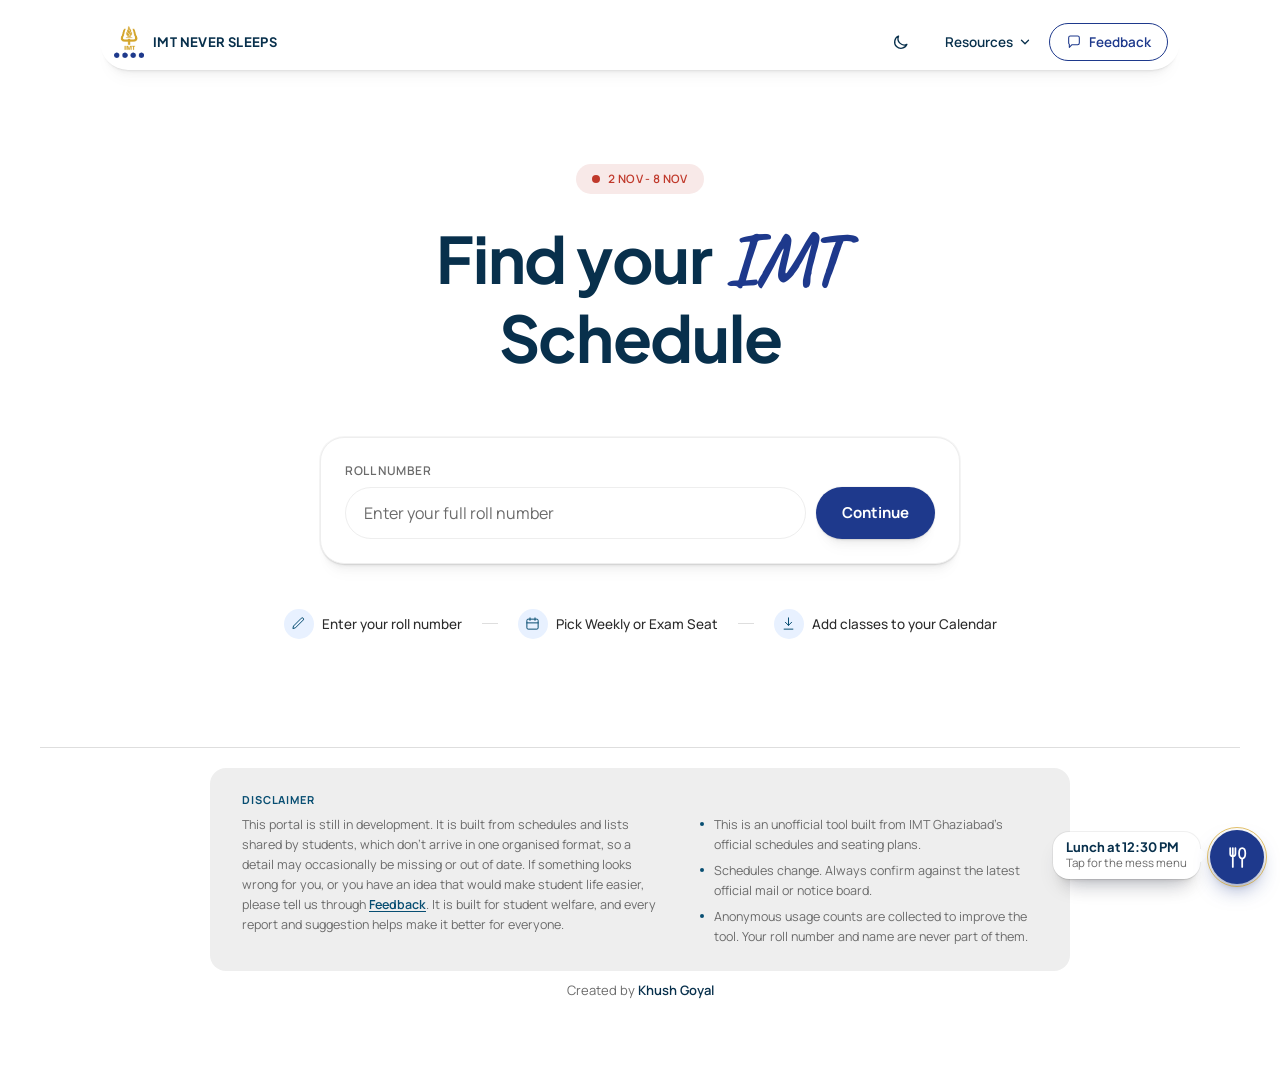
==== index.html @ 8fa82f82 "App icon for the day" ====
<!DOCTYPE html>
<html lang="en-IN">
<head>
<meta charset="UTF-8">
<meta name="viewport" content="width=device-width, initial-scale=1.0, viewport-fit=cover">
<title>IMT Ghaziabad Timetable &amp; Exam Seat | IMT Never Sleeps</title>
<meta name="description" content="Free unofficial student tool for IMT Ghaziabad: find your weekly class schedule and exam seat by roll number, plus campus bus timings and the mess menu.">
<!--seo:head-->
<link rel="canonical" href="https://imtneversleeps.com/">
<meta name="robots" content="index, follow, max-image-preview:large, max-snippet:-1">
<meta property="og:type" content="website">
<meta property="og:site_name" content="IMT Never Sleeps">
<meta property="og:locale" content="en_IN">
<meta property="og:title" content="IMT Ghaziabad Timetable &amp; Exam Seat | IMT Never Sleeps">
<meta property="og:description" content="Free unofficial student tool for IMT Ghaziabad: find your weekly class schedule and exam seat by roll number, plus campus bus timings and the mess menu.">
<meta property="og:url" content="https://imtneversleeps.com/">
<meta property="og:image" content="https://imtneversleeps.com/assets/og-image.png">
<meta property="og:image:width" content="1200">
<meta property="og:image:height" content="630">
<meta property="og:image:alt" content="IMT Never Sleeps: class schedule, exam seat, bus and mess menu for IMT Ghaziabad">
<meta name="twitter:card" content="summary_large_image">
<meta name="twitter:title" content="IMT Ghaziabad Timetable &amp; Exam Seat | IMT Never Sleeps">
<meta name="twitter:description" content="Free unofficial student tool for IMT Ghaziabad: find your weekly class schedule and exam seat by roll number, plus campus bus timings and the mess menu.">
<meta name="twitter:image" content="https://imtneversleeps.com/assets/og-image.png">
<script type="application/ld+json">{"@context":"https://schema.org","@graph":[{"@type":"Organization","@id":"https://imtneversleeps.com/#organization","name":"IMT Never Sleeps","url":"https://imtneversleeps.com/","founder":{"@type":"Person","name":"Khush Goyal","sameAs":["https://www.linkedin.com/in/khushgoyal17/"]},"logo":{"@type":"ImageObject","url":"https://imtneversleeps.com/assets/icon-512.png","width":512,"height":512},"description":"An unofficial, student-built tool for IMT Ghaziabad students: weekly class schedule, exam seat, campus bus timings and mess menu."},{"@type":"WebSite","@id":"https://imtneversleeps.com/#website","url":"https://imtneversleeps.com/","name":"IMT Never Sleeps","alternateName":["IMT Never Sleeps","IMTNeverSleeps"],"description":"Class schedule, exam seat, bus timings and mess menu for IMT Ghaziabad students.","inLanguage":"en-IN","publisher":{"@id":"https://imtneversleeps.com/#organization"}},{"@type":"WebApplication","@id":"https://imtneversleeps.com/#app","name":"IMT Never Sleeps","url":"https://imtneversleeps.com/","applicationCategory":"EducationalApplication","operatingSystem":"Any (runs in a web browser, installable)","isAccessibleForFree":true,"inLanguage":"en-IN","offers":{"@type":"Offer","price":"0","priceCurrency":"INR"},"audience":{"@type":"Audience","audienceType":"Students of IMT Ghaziabad"},"creator":{"@type":"Person","name":"Khush Goyal","sameAs":["https://www.linkedin.com/in/khushgoyal17/"]},"description":"Find your IMT Ghaziabad weekly class schedule and exam seat by roll number, plus campus bus timings and the mess menu.","featureList":["Weekly class schedule by roll number","Exam seat finder with PDF","Add classes to Google Calendar","Campus bus schedule with next bus","Mess menu and meal timings","Installable on a phone"]},{"@type":"WebPage","@id":"https://imtneversleeps.com/#webpage","url":"https://imtneversleeps.com/","name":"IMT Ghaziabad Timetable & Exam Seat | IMT Never Sleeps","description":"Free unofficial student tool for IMT Ghaziabad: find your weekly class schedule and exam seat by roll number, plus campus bus timings and the mess menu.","inLanguage":"en-IN","isPartOf":{"@id":"https://imtneversleeps.com/#website"},"dateModified":"2026-10-31","primaryImageOfPage":{"@type":"ImageObject","url":"https://imtneversleeps.com/assets/og-image.png"},"about":{"@id":"https://imtneversleeps.com/#app"}}]}</script>
<!--/seo:head-->
<link rel="icon" type="image/png" href="assets/imt-logo.png">
<link rel="manifest" href="manifest.webmanifest">
<meta name="theme-color" content="#ffffff">
<meta name="color-scheme" content="light dark">
<meta name="apple-mobile-web-app-capable" content="yes">
<meta name="mobile-web-app-capable" content="yes">
<meta name="apple-mobile-web-app-title" content="IMT Never Sleeps">
<link rel="apple-touch-icon" href="assets/apple-touch-icon.png?v=diwali">
<link rel="preconnect" href="https://fonts.gstatic.com" crossorigin>
<link rel="stylesheet" href="https://fonts.googleapis.com/css2?family=Manrope:wght@400;500;600;700&family=Plus+Jakarta+Sans:wght@500;600;700&family=Caveat:wght@600;700&display=swap">
<script src="js/theme.js?v=702672a2"></script>
<script>try{if(sessionStorage.getItem('imt.pre'))document.documentElement.classList.add('pre-quick')}catch(e){}</script>
<link rel="stylesheet" href="css/styles.css?v=c58697b0">
<link rel="stylesheet" href="css/festival.css?v=6473209a">
</head>
<body class="portal">
<div id="preloader" role="status" aria-label="Loading IMT Never Sleeps">
  <div class="pre-stage">
    <span class="pre-glow"></span>
    <svg class="pre-ring" viewBox="0 0 120 120" aria-hidden="true"><circle class="pre-track" cx="60" cy="60" r="54"/><circle cx="60" cy="60" r="54"/></svg>
    <span class="pre-tile"><img src="assets/imt-logo.png" alt="" width="56" height="62"></span>
    <i class="pre-star s1"></i><i class="pre-star s2"></i><i class="pre-star s3"></i>
  </div>
  <div class="pre-name">IMT <b>Never</b> Sleeps</div>
  <div class="pre-bar"><i></i></div>
</div>
<noscript><style>#preloader{display:none!important}</style></noscript>


<header class="site-header" id="siteHeader">
  <div class="header-inner">
    <a class="brand" href="./" aria-label="IMT Never Sleeps, home">
      <img class="brand-icon" src="assets/imt-logo.png" alt="" width="30" height="33">
      <span class="brand-name">IMT Never Sleeps</span>
    </a>
    <button class="theme-toggle" id="themeBtn" type="button" aria-label="Switch to dark mode" title="Switch to dark mode">
      <svg class="th-ico th-moon" viewBox="0 0 24 24" fill="none" aria-hidden="true"><path d="M20 14.500A8 8 0 0 1 9.500 4a8 8 0 1 0 10.500 10.500Z" stroke="currentColor" stroke-width="1.700" stroke-linejoin="round"/></svg>
      <svg class="th-ico th-sun" viewBox="0 0 24 24" fill="none" aria-hidden="true"><circle cx="12" cy="12" r="4" stroke="currentColor" stroke-width="1.700"/><path d="M12 3v2.200M12 18.800V21M3 12h2.200M18.800 12H21M5.600 5.600l1.600 1.600M16.800 16.800l1.600 1.600M5.600 18.400l1.600-1.600M16.800 7.200l1.600-1.600" stroke="currentColor" stroke-width="1.700" stroke-linecap="round"/></svg>
    </button>
    <button class="nav-toggle" id="navToggle" type="button" aria-label="Menu" aria-expanded="false" aria-controls="navMenu">
      <svg viewBox="0 0 24 24" fill="none" aria-hidden="true"><path d="M4 7h16M4 12h16M4 17h16" stroke="currentColor" stroke-width="1.9" stroke-linecap="round"/></svg>
    </button>
    <nav class="header-actions nav-menu" id="navMenu" aria-label="Site">
      <div class="nav-group" id="navRes">
        <button class="nav-link nav-res" id="resToggle" type="button" aria-expanded="false" aria-controls="resMenu">
          <svg viewBox="0 0 24 24" fill="none" aria-hidden="true"><rect x="4" y="4" width="6.500" height="6.500" rx="1.800" stroke="currentColor" stroke-width="1.600"/><rect x="13.500" y="4" width="6.500" height="6.500" rx="1.800" stroke="currentColor" stroke-width="1.600"/><rect x="4" y="13.500" width="6.500" height="6.500" rx="1.800" stroke="currentColor" stroke-width="1.600"/><rect x="13.500" y="13.500" width="6.500" height="6.500" rx="1.800" stroke="currentColor" stroke-width="1.600"/></svg>
          <span>Resources</span>
          <svg class="nav-chev" viewBox="0 0 24 24" fill="none" aria-hidden="true"><path d="M6 9l6 6 6-6" stroke="currentColor" stroke-width="2.2" stroke-linecap="round" stroke-linejoin="round"/></svg>
        </button>
        <div class="res-menu" id="resMenu">
          <a class="res-item" id="busNav" href="bus/">
            <svg viewBox="0 0 24 24" fill="none" aria-hidden="true"><rect x="4.5" y="3.5" width="15" height="14" rx="3" stroke="currentColor" stroke-width="1.6"/><path d="M4.5 11h15M8 17.5V20M16 17.5V20" stroke="currentColor" stroke-width="1.6" stroke-linecap="round"/><circle cx="8.3" cy="14.200" r="1" fill="currentColor"/><circle cx="15.700" cy="14.200" r="1" fill="currentColor"/></svg>
            <span>Bus Schedule</span>
          </a>
          <div class="res-pair">
            <a class="res-item" id="lmsNav" href="https://lms.imt.edu/login/" target="_blank" rel="noopener">
              <svg viewBox="0 0 24 24" fill="none" aria-hidden="true"><path d="M2.500 9.500 12 5l9.500 4.500L12 14 2.500 9.500Z" stroke="currentColor" stroke-width="1.600" stroke-linejoin="round"/><path d="M6.500 11.800V16c0 1.200 2.500 2.500 5.500 2.500s5.500-1.300 5.500-2.500v-4.200M21.500 9.500V15" stroke="currentColor" stroke-width="1.600" stroke-linecap="round" stroke-linejoin="round"/></svg>
              <span>LMS</span>
            </a>
            <a class="res-item" id="erpNav" href="https://erp.imt.edu/login.htm" target="_blank" rel="noopener">
              <svg viewBox="0 0 24 24" fill="none" aria-hidden="true"><path d="M3 20.500h18M5 20.500V9.500M19 20.500V9.500M9.500 20.500V9.500M14.500 20.500V9.500M2.500 9 12 3.500 21.500 9H2.500Z" stroke="currentColor" stroke-width="1.600" stroke-linecap="round" stroke-linejoin="round"/></svg>
              <span>ERP</span>
            </a>
          </div>
        </div>
      </div>
      <a class="nav-link" id="feedbackNav" href="https://forms.gle/y2CWo8Nq7o2GqytcA" target="_blank" rel="noopener">
        <svg viewBox="0 0 24 24" fill="none" aria-hidden="true"><path d="M4 5.5A2.5 2.5 0 0 1 6.5 3h11A2.5 2.5 0 0 1 20 5.5v8A2.5 2.5 0 0 1 17.5 16H9l-4 4v-4.5A2.5 2.5 0 0 1 4 13.5v-8Z" stroke="currentColor" stroke-width="1.6" stroke-linejoin="round"/></svg>
        <span>Feedback</span>
      </a>
      <button class="nav-link nav-install" id="installNav" type="button" hidden>
        <svg viewBox="0 0 24 24" fill="none" aria-hidden="true"><rect x="6" y="2.5" width="12" height="19" rx="2.5" stroke="currentColor" stroke-width="1.6"/><path d="M12 7.5v7M9 12l3 3 3-3" stroke="currentColor" stroke-width="1.6" stroke-linecap="round" stroke-linejoin="round"/></svg>
        <span id="installNavText">Install app</span>
      </button>
    </nav>
  </div>
</header>

<div class="hero-glow" aria-hidden="true"></div>

<div class="wrap">
  <div class="hero" id="top">
    <span class="eyebrow live-pill" id="livePill" hidden><span class="live-dot" aria-hidden="true"></span><span id="livePillText"></span></span>
    <h1>Find your <span class="cursive-accent">IMT</span><br>Schedule</h1>
  </div>

  <div class="search-card" id="searchCard">
    <label class="field-label" for="roll">Roll number</label>
    <div class="search-row">
      <input id="roll" type="text" inputmode="text" placeholder="Enter your full roll number" autocomplete="off" spellcheck="false"/>
      <button id="go" class="btn-rainbow" type="button">Continue</button>
    </div>
    <div id="err" class="error" hidden></div>
  </div>

  <section class="steps-strip" id="stepsStrip" aria-label="How it works">
    <div class="step">
      <span class="step-badge" aria-hidden="true">
        <svg viewBox="0 0 24 24" fill="none"><path d="M16.5 3.5a2.121 2.121 0 0 1 3 3L7 19l-4 1 1-4Z" stroke="currentColor" stroke-width="1.6" stroke-linejoin="round"/></svg>
      </span>
      <span class="step-text">Enter your roll number</span>
    </div>
    <div class="step">
      <span class="step-badge" aria-hidden="true">
        <svg viewBox="0 0 24 24" fill="none"><rect x="3" y="5" width="18" height="16" rx="2" stroke="currentColor" stroke-width="1.6"/><path d="M16 3v4M8 3v4M3 11h18" stroke="currentColor" stroke-width="1.6" stroke-linecap="round"/></svg>
      </span>
      <span class="step-text">Pick Weekly or Exam Seat</span>
    </div>
    <div class="step">
      <span class="step-badge" aria-hidden="true">
        <svg viewBox="0 0 24 24" fill="none"><path d="M12 3v12M7 10l5 5 5-5" stroke="currentColor" stroke-width="1.6" stroke-linecap="round" stroke-linejoin="round"/><path d="M5 21h14" stroke="currentColor" stroke-width="1.6" stroke-linecap="round"/></svg>
      </span>
      <span class="step-text">Add classes to your Calendar</span>
    </div>
  </section>

  <section class="greet-card" id="greetCard" hidden aria-live="polite">
    <div class="greet-roll" id="greetRoll"></div>
    <h2 class="greet-name" id="greetName"></h2>
    <div class="greet-meta" id="greetMeta" hidden></div>
    <p class="greet-note" id="greetNote"></p>
    <div class="tool-grid">
      <a class="tool-btn" id="weeklyBtn" href="weekly-seat/">
        <span class="tool-icon" aria-hidden="true">
          <svg viewBox="0 0 24 24" fill="none"><rect x="3" y="5" width="18" height="16" rx="2" stroke="currentColor" stroke-width="1.6"/><path d="M16 3v4M8 3v4M3 11h18" stroke="currentColor" stroke-width="1.6" stroke-linecap="round"/></svg>
        </span>
        <span class="tool-text">
          <span class="tool-title">Weekly</span>
          <span class="tool-sub" id="weeklySub">This week's classes, rooms and timings</span>
        </span>
      </a>
      <a class="tool-btn" id="examBtn" href="exam-seat/">
        <span class="tool-icon" aria-hidden="true">
          <svg class="icon-open" viewBox="0 0 24 24" fill="none"><path d="M5 11V8a3 3 0 0 1 3-3h8a3 3 0 0 1 3 3v3M4 11h16v3H4zM6 14v5M18 14v5" stroke="currentColor" stroke-width="1.6" stroke-linecap="round" stroke-linejoin="round"/></svg>
          <svg class="icon-locked" viewBox="0 0 24 24" fill="none"><rect x="5" y="11" width="14" height="10" rx="2" stroke="currentColor" stroke-width="1.6"/><path d="M8 11V8a4 4 0 0 1 8 0v3" stroke="currentColor" stroke-width="1.6" stroke-linecap="round"/></svg>
        </span>
        <span class="tool-text">
          <span class="tool-title">Exam Seat</span>
          <span class="tool-sub" id="examSub">Your hall and seat for every paper</span>
        </span>
      </a>
      <!-- for the test rolls only (TEST, TESTA): the two staff pages -->
      <a class="tool-btn" id="uploadBtn" href="upload/" hidden>
        <span class="tool-icon" aria-hidden="true">
          <svg viewBox="0 0 24 24" fill="none"><path d="M12 16V4M7 9l5-5 5 5" stroke="currentColor" stroke-width="1.6" stroke-linecap="round" stroke-linejoin="round"/><path d="M4 15.500V19a1 1 0 0 0 1 1h14a1 1 0 0 0 1-1v-3.500" stroke="currentColor" stroke-width="1.6" stroke-linecap="round" stroke-linejoin="round"/></svg>
        </span>
        <span class="tool-text">
          <span class="tool-title">Upload timetable</span>
          <span class="tool-sub">Add a week's schedule PDFs</span>
        </span>
      </a>
      <a class="tool-btn" id="masterBtn" href="master/" hidden>
        <span class="tool-icon" aria-hidden="true">
          <svg viewBox="0 0 24 24" fill="none"><rect x="3" y="4.500" width="18" height="15.500" rx="2" stroke="currentColor" stroke-width="1.6"/><path d="M3 9.500h18M9 9.500V20M15 9.500V20" stroke="currentColor" stroke-width="1.6" stroke-linecap="round"/></svg>
        </span>
        <span class="tool-text">
          <span class="tool-title">Master timetable</span>
          <span class="tool-sub">Rooms, sections and free time</span>
        </span>
      </a>
    </div>
    <div class="greet-actions">
      <button class="btn-ghost greet-clear" id="clearBtn" type="button">Not you? Change roll number</button>
      <button class="btn-ghost greet-install" id="installBtn" type="button" hidden>
        <svg viewBox="0 0 24 24" fill="none" aria-hidden="true"><rect x="6" y="2.5" width="12" height="19" rx="2.5" stroke="currentColor" stroke-width="1.6"/><path d="M12 7.5v7M9 12l3 3 3-3" stroke="currentColor" stroke-width="1.6" stroke-linecap="round" stroke-linejoin="round"/></svg>
        <span id="installBtnText">Install app</span>
      </button>
    </div>
  </section>
  <!--seo:about--><noscript><section class="seo-about" id="about" aria-labelledby="aboutTitle"><h2 id="aboutTitle">What is IMT Never Sleeps?</h2><p>IMT Never Sleeps is a free, unofficial student tool for IMT Ghaziabad (PGDM, PGDM BFS and PGDM DCP). Enter your roll number to see your own weekly class schedule and End Term exam seats, with the campus bus timings and the mess menu one tap away. The schedules are updated every week from the timetables shared with students.</p><h2>What you can do here</h2><ul class="seo-links"><li><a href="/weekly-seat/">Weekly class schedule</a>: your classes day by day, with rooms, and add them to Google Calendar.</li><li><a href="/exam-seat/">Exam seat finder</a>: your End Term exam dates, halls and seats, saved as a PDF.</li><li><a href="/bus/">Campus bus schedule</a>: day and night timings between CDL and Campus, with the next bus on top.</li><li><a href="/mess-menu/">Mess menu</a>: what is served at breakfast, lunch, snacks and dinner, and when.</li></ul><h2>Schedules on file</h2><p class="seo-meta">Last updated <time datetime="2026-10-31">31 Oct 2026</time>.</p><div class="seo-table-wrap"><table class="seo-table"><caption class="sr-only">Latest week on file for each programme and batch</caption><thead><tr><th scope="col">Programme and batch</th><th scope="col">Term</th><th scope="col">Latest week</th></tr></thead><tbody><tr><th scope="row">PGDM 2025-27</th><td>Term 5</td><td>Week 4 · 26 Oct to 1 Nov 2026</td></tr><tr><th scope="row">PGDM 2026-28</th><td>Term 2</td><td>Week 5 · 2 to 8 Nov 2026</td></tr><tr><th scope="row">PGDM (BFS) 2025-27</th><td>Term 5</td><td>Week 4 · 26 Oct to 1 Nov 2026</td></tr><tr><th scope="row">PGDM (BFS) 2026-28</th><td>Term 2</td><td>Week 5 · 2 to 8 Nov 2026</td></tr><tr><th scope="row">PGDM (DCP) 2025-27</th><td>Term 5</td><td>Week 5 · 26 Oct to 1 Nov 2026</td></tr><tr><th scope="row">PGDM (DCP) 2026-28</th><td>Term 2</td><td>Week 5 · 2 to 8 Nov 2026</td></tr></tbody></table></div><h2>Frequently asked questions</h2><div class="seo-faq"><div class="seo-q"><h3>How do I find my IMT Ghaziabad class schedule?</h3><p>Type your roll number on the home page and open Weekly. It shows your classes for the week, day by day, with the room and session number, for your own programme, batch, section and electives. Each class can be added to Google Calendar.</p></div><div class="seo-q"><h3>Where can I see my exam seat?</h3><p>Open Exam Seat and enter your roll number. Once the exam seating plan is published it shows each of your papers with the date, time, hall and seat, and you can save it as a PDF. Until the plan is published the page says it is locked.</p></div><div class="seo-q"><h3>Is IMT Never Sleeps an official IMT Ghaziabad website?</h3><p>No. It is an unofficial tool made by a student. It is built from the class schedules and lists shared with students, so always confirm anything important against the official schedule you receive from the college.</p></div><div class="seo-q"><h3>Which programmes and batches does it cover?</h3><p>PGDM, PGDM (BFS) and PGDM (DCP) at IMT Ghaziabad. The list of schedules currently on file, with the latest week for each batch, is on this page under &quot;Schedules on file&quot;.</p></div><div class="seo-q"><h3>How often is the schedule updated?</h3><p>Whenever a new weekly schedule or a revision is shared, usually before the week starts. The latest week for each programme and batch is listed on this page.</p></div><div class="seo-q"><h3>Where is the IMT Ghaziabad bus schedule and the mess menu?</h3><p>The bus timings between CDL and Campus (day and night shift) are on the Bus Schedule page, and the daily mess menu with meal timings is on the Mess Menu page. Both are linked from the Resources menu and from this page.</p></div><div class="seo-q"><h3>Can I install it on my phone?</h3><p>Yes. Use the Install app button in the menu, or add the site to your home screen from your browser&#x27;s menu. It then opens like an app.</p></div><div class="seo-q"><h3>Does it store my roll number?</h3><p>Your roll number is kept only on your own device so the next visit opens straight to your schedule. Usage is counted by programme and batch, never by roll number or name.</p></div></div><h2>Who made it</h2><p>Created by <a href="https://www.linkedin.com/in/khushgoyal17/" rel="noopener" target="_blank">Khush Goyal</a>, a student at IMT Ghaziabad, for fellow students. It is not run by the college. If something is wrong or missing, <a href="https://forms.gle/y2CWo8Nq7o2GqytcA" rel="noopener" target="_blank">tell us here</a> and it will be fixed.</p></section></noscript><!--/seo:about-->
</div>

<footer>
  <div class="disclaimer">
    <span class="disclaimer-label">Disclaimer</span>
    <div class="disclaimer-body">
      <p class="disclaimer-text">This portal is still in development. It is built from schedules and lists shared by students, which don't arrive in one organised format, so a detail may occasionally be missing or out of date. If something looks wrong for you, or you have an idea that would make student life easier, please tell us through <a href="https://forms.gle/y2CWo8Nq7o2GqytcA" target="_blank" rel="noopener">Feedback</a>. It is built for student welfare, and every report and suggestion helps make it better for everyone.</p>
      <ul class="disclaimer-list">
        <li>This is an unofficial tool built from IMT Ghaziabad's official schedules and seating plans.</li>
        <li>Schedules change. Always confirm against the latest official mail or notice board.</li>
        <li>Anonymous usage counts are collected to improve the tool. Your roll number and name are never part of them.</li>
      </ul>
    </div>
  </div>
  <span class="credit">Created by <a href="https://www.linkedin.com/in/khushgoyal17/" target="_blank" rel="noopener">Khush Goyal</a></span>
</footer>

<script src="js/portal-config.js?v=59d9a787"></script>
<script src="js/site-data.js?v=dc0d8661"></script>
<script src="js/roster-data.js?v=dfa1e380"></script>
<script src="weekly-seat/js/weekly-data.js?v=8088963b"></script>
<script src="js/common.js?v=d513f07c"></script>
<script src="js/festival.js?v=316a29ea"></script>
<script src="js/halloween.js?v=b60eede7"></script>
<script src="js/mess-data.js?v=aaeb11f6"></script>
<script src="js/mess.js?v=8ed478b9"></script>
<script src="js/portal.js?v=aeef75eb"></script>
<script src="js/preloader.js?v=bb9ffc0e"></script>
</body>
</html>
---- css/styles.css ----
:root{
  color-scheme: light;

  /* ---- Portrait design tokens (see DESIGN FILE/) ---- */
  --color-portrait-ink:#08304c;
  --color-nautical-teal:#084e72;
  /* sampled directly from assets/imt-logo.png: the torch's gold and the wordmark's navy */
  --color-imt-navy:#1e398c;
  --color-imt-gold:#d4a52a;
  --color-graphite-body:#2c2c2c;
  --color-slate-helper:#6b6b6b;
  --color-ash-divider:#dedede;
  --color-mist-hairline:#eeeeee;
  --color-white-canvas:#ffffff;
  --color-mint-wash:#d7ffe2;
  --color-sky-wash:#e8f1ff;
  --color-peach-wash:#ffebd6;
  /* Functional exception: the design file has no semantic error color of its own
     (its palette is two navy inks + one decorative rainbow), so this is a
     pragmatic addition for a real UI error state, not a brand hue. */
  --color-danger:#c0392b;

  /* More tokens, so the dark theme (end of this file) can change them.
     --color-page is the page behind the cards; --color-accent is the navy
     when it is used as text, a border or an icon (the navy as a button
     background stays --color-imt-navy). */
  --color-page:#ffffff;
  --color-accent:#1e398c;
  --color-drop:#fbfcfe;
  --color-row:#f8f9fb;
  --color-gone:#b4b9c2;
  --color-ok-ink:#0c4a2c;
  --color-bad-ink:#7c2018;
  --color-sun-ink:#b9770e;

  /* Fonts: Switzer/Basier Circle are commercial and unavailable on Google Fonts,
     so we use the design file's own listed substitutes. */
  --font-switzer:'Manrope', ui-sans-serif, system-ui, -apple-system, "Segoe UI", Roboto, sans-serif;
  --font-basier-circle:'Plus Jakarta Sans', ui-sans-serif, system-ui, -apple-system, "Segoe UI", Roboto, sans-serif;
  --font-cursive:'Caveat', cursive;

  --page-max-width:1200px;

  --radius-nav:28px;
  --radius-tags:9999px;
  --radius-cards:24px;
  --radius-buttons:28px;

  --shadow-md: rgba(0,0,0,.03) 0 16px 16px -8px, rgba(0,0,0,.03) 0 10px 10px -5px, rgba(0,0,0,.03) 0 5px 5px -2.5px, rgba(0,0,0,.03) 0 3px 3px -1.5px, rgba(0,0,0,.03) 0 2px 2px -1px, rgba(0,0,0,.03) 0 1px 1px -.5px;
  --shadow-subtle-2: oklab(0 0 0 / .04) 0 0 0 1px, rgba(0,0,0,.03) 0 16px 16px -8px, rgba(0,0,0,.03) 0 10px 10px -5px, rgba(0,0,0,.03) 0 5px 5px -2.5px, rgba(0,0,0,.03) 0 3px 3px -1.5px, rgba(0,0,0,.03) 0 2px 2px -1px, rgba(0,0,0,.03) 0 1px 1px -.5px;
  --shadow-subtle-3: oklab(0 0 0 / .06) 0 0 0 1px, rgba(0,0,0,.07) 0 20px 20px -10px, rgba(0,0,0,.04) 0 10px 10px -5px, rgba(0,0,0,.03) 0 5px 5px -2.5px, rgba(0,0,0,.03) 0 3px 3px -1.5px, rgba(0,0,0,.03) 0 2px 2px -1px, rgba(0,0,0,.03) 0 1px 1px -.5px;
}

*{box-sizing:border-box}
html,body{background:var(--color-page)}
body{
  margin:0;
  color:var(--color-portrait-ink);
  font-family:var(--font-switzer);
  font-variant-numeric:tabular-nums;
  -webkit-font-smoothing:antialiased;
  overflow-x:hidden;
  /* "clip", like the html rule near the end of this file, cuts anything that
     sticks out sideways without making the body a scroll area of its own;
     as a scroll area it would stop the header below from staying put */
  overflow-x:clip;
  /* No "perspective" on the body: it put the sticky header inside a 3D
     rendering context, which makes it shake while scrolling. The 3D tilts
     below carry their own perspective() instead. */
}
h1,h2,h3{ font-family:var(--font-basier-circle); text-wrap:balance; margin:0; }
a{color:inherit}

/* ---------- header ---------- */
.site-header{
  position:sticky; top:14px; z-index:30;
  max-width:calc(var(--page-max-width) - 80px);
  margin:0 auto; padding:0 20px;
  transform-origin:top center;
  animation:dropIn .7s cubic-bezier(.2,.8,.2,1) .02s backwards;
}
.header-inner{
  display:flex; align-items:center; justify-content:space-between; gap:12px;
  background:var(--color-white-canvas);
  border-radius:var(--radius-nav);
  box-shadow:var(--shadow-md);
  padding:8px 12px 8px 14px;
  transition:box-shadow .3s ease;
}
.site-header.is-scrolled .header-inner{ box-shadow:var(--shadow-subtle-3); }

.brand{ display:inline-flex; align-items:center; gap:9px; text-decoration:none; color:var(--color-portrait-ink); min-width:0; }
.brand-icon{ flex-shrink:0; display:block; object-fit:contain; }
.brand-name{ font-family:var(--font-basier-circle); font-weight:700; font-size:13px; letter-spacing:.03em; text-transform:uppercase; white-space:nowrap; overflow:hidden; text-overflow:ellipsis; }

.btn-contact{
  display:inline-flex; align-items:center; gap:6px;
  font:inherit; font-weight:600; font-size:13.5px;
  padding:10px 18px; border-radius:var(--radius-buttons);
  border:1.5px solid var(--color-accent); color:var(--color-accent); background:var(--color-white-canvas);
  text-decoration:none; white-space:nowrap;
  transition:transform .15s cubic-bezier(.2,.8,.2,1), background .2s ease, color .2s ease;
}
.btn-contact svg{ width:15px;height:15px;flex-shrink:0; }
.btn-contact:hover{ background:var(--color-imt-navy); color:#fff; transform:translateY(-2px); }
.btn-contact:active{ transform:translateY(0) scale(.97); }

/* The entrance animations play and then let go ('backwards', not 'forwards'): the element goes back to its
   ordinary styles, with no transform left on it at all. A leftover transform, even an identity one, gives a
   sticky header its own paint layer, which is what shakes while scrolling on a phone. */
@keyframes dropIn{ from{ opacity:0; transform:perspective(1600px) translateY(-16px) rotateX(8deg); } }

/* soft one-off radial glow behind the hero only, per the source design system */
.hero-glow{
  position:absolute; left:50%; top:64px;
  width:min(900px,100vw); height:min(520px,70vw);
  transform:translateX(-50%);
  background:radial-gradient(min(560px,90vw) min(360px,60vw) at 50% 30%, color-mix(in srgb, var(--color-imt-gold) 14%, transparent) 0%, transparent 70%);
  z-index:-1; pointer-events:none;
}

.wrap{
  max-width:860px;
  margin:0 auto;
  padding-inline:20px;
  padding-block:48px 0;
  position:relative;
  z-index:1;
}
.hero,.search-card,#emptyState{
  max-width:640px;
  margin-left:auto;
  margin-right:auto;
}

/* ---------- hero ---------- */
.hero{
  text-align:center;
  transform-origin:top center;
  animation:heroIn .8s cubic-bezier(.2,.8,.2,1) .12s backwards;
}
@keyframes heroIn{ from{ opacity:0; transform:perspective(1600px) translateY(18px) rotateX(6deg); } }

.eyebrow{
  display:inline-flex;align-items:center;gap:6px;
  font-size:11.5px;font-weight:600;letter-spacing:.03em;text-transform:uppercase;
  color:var(--color-nautical-teal);
  background:var(--color-sky-wash);
  padding:7px 16px;border-radius:var(--radius-tags);
  margin-bottom:22px;
  max-width:100%;
  text-align:center;
  white-space:nowrap;
  line-height:1.4;
}
@media (max-width:480px){
  .eyebrow{ font-size:9.5px; letter-spacing:.01em; padding:6px 12px; white-space:normal; }
}

h1{
  font-size:clamp(34px,7vw,64px);
  font-weight:700;
  letter-spacing:-0.02em;
  line-height:1.12;
  color:var(--color-portrait-ink);
  margin-bottom:0;
}
.cursive-accent{
  font-family:var(--font-cursive);
  font-weight:700;
  font-size:1.2em;
  color:var(--color-accent);
  padding-inline:2px;
}

/* ---------- search ---------- */
.search-card{
  margin-top:40px;
  background:var(--color-white-canvas);
  border:1px solid var(--color-mist-hairline);
  border-radius:var(--radius-cards);
  box-shadow:var(--shadow-subtle-2);
  padding:24px;
  animation:cardIn .7s cubic-bezier(.2,.8,.2,1) .24s backwards;
  transition:box-shadow .35s ease;
}
@keyframes cardIn{ from{ opacity:0; transform:translateY(var(--rise, 20px)); } }
.search-card:hover{ box-shadow:var(--shadow-subtle-3); }

.field-label{
  display:block;font-size:12px;font-weight:600;letter-spacing:.05em;text-transform:uppercase;
  color:var(--color-slate-helper);margin-bottom:8px;
}
.search-row{display:flex;gap:10px;position:relative}
#roll{
  flex:1;
  min-width:0;
  font:inherit;
  font-size:16px;
  font-weight:500;
  letter-spacing:.02em;
  padding:14px 18px;
  border-radius:var(--radius-tags);
  border:1.5px solid var(--color-mist-hairline);
  background:var(--color-white-canvas);
  color:var(--color-portrait-ink);
  transition:border-color .2s ease;
}
#roll::placeholder{color:var(--color-slate-helper);letter-spacing:normal;font-weight:400}
#roll:focus{outline:none;border-color:var(--color-portrait-ink)}

/* IMT brand CTA - solid navy, sampled from the logo */
.btn-rainbow{
  position:relative;
  font:inherit;font-weight:700;font-size:15px;
  padding:12px 26px;border-radius:var(--radius-buttons);
  color:#fff;cursor:pointer;
  white-space:nowrap;
  border:none;
  background-color:var(--color-imt-navy);
  box-shadow:var(--shadow-subtle-2);
  transition:transform .15s cubic-bezier(.2,.8,.2,1), box-shadow .15s ease, filter .15s ease;
}
.btn-rainbow:hover{ transform:perspective(900px) translateY(-2px) rotateX(4deg); box-shadow:var(--shadow-md); filter:brightness(1.12); }
.btn-rainbow:active{ transform:translateY(0) scale(.97); }

.error{
  margin-top:14px;font-size:14px;color:var(--color-danger);font-weight:500;
  display:flex;gap:6px;align-items:flex-start;
}

/* ---------- steps strip ---------- */
.steps-strip{
  display:flex; justify-content:center; align-items:center;
  flex-wrap:nowrap;
  gap:8px 20px;
  max-width:100%; margin:28px auto 0;
  --rise:14px;
  animation:cardIn .6s cubic-bezier(.2,.8,.2,1) .34s backwards;
}
.step{ display:flex; align-items:center; gap:8px; transition:transform .2s cubic-bezier(.2,.8,.2,1); white-space:nowrap; }
.step-badge{
  width:30px;height:30px;flex-shrink:0;
  border-radius:50%;
  background:var(--color-sky-wash); color:var(--color-nautical-teal);
  display:flex;align-items:center;justify-content:center;
}
.step-badge svg{ width:15px;height:15px; }
.step-text{ font-size:13.5px; color:var(--color-graphite-body); font-weight:500; }
.step + .step::before{
  content:"";
  width:16px;height:1px;background:var(--color-ash-divider);
  margin-right:12px;
  align-self:center;
  flex-shrink:0;
}
@media (max-width:900px){
  .steps-strip{ flex-wrap:wrap; }
}
@media (max-width:520px){
  .steps-strip{ flex-direction:column; align-items:center; gap:12px; }
  .step + .step::before{ display:none; }
}

/* ---------- results ---------- */
#results{margin-top:40px}
.ticket-head{
  display:flex;justify-content:space-between;align-items:flex-end;gap:12px;
  margin-bottom:16px;flex-wrap:wrap;
}
.ticket-head .roll-lbl{font-size:12px;color:var(--color-slate-helper);letter-spacing:.05em;text-transform:uppercase;font-weight:600}
.ticket-head .roll-val{font-size:24px;font-weight:700;color:var(--color-portrait-ink);letter-spacing:-.01em;font-family:var(--font-basier-circle)}
.ticket-head .roll-roster{font-size:13px;color:var(--color-slate-helper);font-weight:500;margin-top:2px}
.count-badge{
  font-size:13px;font-weight:600;color:var(--color-nautical-teal);
  background:var(--color-sky-wash);
  padding:6px 14px;border-radius:var(--radius-tags);white-space:nowrap;
}

.actions{display:flex;gap:10px;margin-bottom:26px;flex-wrap:wrap}
.btn-ghost{
  display:inline-flex;align-items:center;justify-content:center;gap:6px;
  font:inherit;font-weight:600;font-size:14px;
  padding:11px 22px;border-radius:var(--radius-buttons);cursor:pointer;
  border:1.5px solid var(--color-mist-hairline);background:var(--color-white-canvas);color:var(--color-portrait-ink);
  transition:transform .15s ease, border-color .15s ease, background .2s ease, color .2s ease;
}
.btn-ghost svg{ width:16px;height:16px;flex-shrink:0; }
.btn-ghost:hover{ background:var(--color-imt-navy); border-color:var(--color-imt-navy); color:#fff; transform:translateY(-2px); }
.btn-ghost:active{ transform:translateY(0) scale(.97); }

.day-group{margin-bottom:28px}
.day-title{
  font-size:13px;font-weight:700;letter-spacing:.04em;text-transform:uppercase;
  color:var(--color-slate-helper);margin:0 0 12px;
  display:flex;align-items:center;gap:10px;
}
.day-title::after{content:"";flex:1;height:1px;background:var(--color-ash-divider)}

.card-grid{
  display:grid;
  grid-template-columns:repeat(2,1fr);
  gap:14px;
}
@media (max-width:640px){
  .card-grid{ grid-template-columns:1fr; }
}

.exam-card{
  background:var(--color-white-canvas);
  border:1px solid var(--color-mist-hairline);
  border-radius:var(--radius-cards);
  padding:20px 22px;
  box-shadow:var(--shadow-subtle-2);
  transform-origin:top center;
  animation:cardReveal .55s cubic-bezier(.2,.8,.2,1) backwards;
  transition:transform .25s cubic-bezier(.2,.8,.2,1), box-shadow .25s ease;
}   /* no will-change: it made every card its own paint layer, which stutters a phone */
.exam-card:hover{ box-shadow:var(--shadow-subtle-3); }
@keyframes cardReveal{ from{ opacity:0; transform:perspective(1600px) translateY(16px) rotateX(-6deg); } }

.exam-subject{font-weight:700;font-size:16px;color:var(--color-portrait-ink);line-height:1.4;margin-bottom:16px}

.detail-grid{
  display:grid;
  grid-template-columns:repeat(2,1fr);
  gap:12px;
}
.detail{
  background:var(--tint, var(--color-mist-hairline));
  border-radius:12px;
  padding:10px 12px;
}
.detail .k{
  font-size:10.5px;font-weight:600;text-transform:uppercase;letter-spacing:.05em;
  color:var(--color-slate-helper);margin-bottom:4px;
}
.detail .v{font-size:15px;font-weight:700;color:var(--color-portrait-ink)}

.card-cal-link{
  display:inline-flex; align-items:center; gap:5px;
  margin-top:14px;
  font-size:12.5px; font-weight:600; color:var(--color-nautical-teal);
  text-decoration:none;
}
.card-cal-link svg{ width:13px;height:13px;flex-shrink:0; }
.card-cal-link:hover{ text-decoration:underline; }

.empty{
  text-align:center;padding:48px 20px;color:var(--color-slate-helper);font-size:14.5px;font-weight:400;
}

/* ---------- footer ---------- */
footer{
  max-width:var(--page-max-width);
  margin:56px auto 0;padding:20px 20px 40px;
  border-top:1px solid var(--color-ash-divider);
  display:flex;flex-direction:column;align-items:center;gap:10px;
  text-align:center;
}
.disclaimer{
  width:100%; max-width:560px;
  text-align:left;
  background:var(--color-mist-hairline);
  border-radius:16px;
  padding:16px 20px;
}
.disclaimer-label{
  display:block;
  font-size:11px;font-weight:700;letter-spacing:.08em;text-transform:uppercase;
  color:var(--color-nautical-teal);
  margin-bottom:8px;
}
.disclaimer-list{ margin:0;padding:0;list-style:none;display:flex;flex-direction:column;gap:6px; }
.disclaimer-list li{
  position:relative;padding-left:14px;
  font-size:12px;line-height:1.55;color:var(--color-slate-helper);font-weight:400;
}
.disclaimer-list li::before{
  content:"";position:absolute;left:0;top:7px;
  width:4px;height:4px;border-radius:50%;
  background:var(--color-nautical-teal);
}
.disclaimer-text{ margin:0; font-size:12px;line-height:1.55;color:var(--color-slate-helper);font-weight:400; }
footer .credit{font-size:13px;color:var(--color-slate-helper);font-weight:400}
footer .credit a{color:var(--color-portrait-ink);text-decoration:none;font-weight:600}
footer .credit a:hover{text-decoration:underline}

[hidden]{display:none!important}

@media (prefers-reduced-motion: reduce){
  .site-header,.hero,.search-card,.steps-strip,.exam-card{ animation:none!important; opacity:1!important; transform:none!important; }
  .btn-rainbow:hover,.btn-contact:hover,.btn-ghost:hover,.exam-card:hover{ transform:none!important; }
  .exam-card{ transition:none!important; }
}

@media (max-width:480px){
  .detail-grid{grid-template-columns:repeat(2,1fr)}
  .search-card{ padding:18px; }
  .search-row{flex-direction:column; gap:8px;}
  #roll{ padding:11px 16px; }
  .btn-rainbow{ padding:11px 20px; font-size:14px; }
  .actions{flex-wrap:nowrap}
  .btn-rainbow,.btn-ghost{flex:1;text-align:center;padding-left:14px;padding-right:14px}
  .wrap{padding-block:36px 0}
  .brand-name{ font-size:12.5px; }
  .brand-icon{ width:24px; height:26px; }
  .btn-contact{ padding:9px 14px; font-size:12.5px; }
}

/* ============ PRINT: plain, one page, roll number + info only ============ */
@media print{
  @page{ size:auto; margin:10mm 14mm; }
  html,body{ background:#fff!important; }
  html,body,.wrap{ perspective:none!important; }
  .site-header,.hero-glow,.search-card,.steps-strip,.actions,.eyebrow,footer .disclaimer,.count-badge,.card-cal-link{ display:none!important; }
  body *{ animation:none!important; transform:none!important; box-shadow:none!important; opacity:1!important; }
  .wrap{ max-width:100%; padding:0; }
  h1{ display:none; }
  .ticket-head{ display:block; margin-bottom:10px; border-bottom:1.5px solid #000; padding-bottom:8px; }
  .ticket-head .roll-lbl{ font-size:10px; color:#000; }
  .ticket-head .roll-val{ font-size:18px; color:#000; }
  .ticket-head .roll-roster{ font-size:10.5px; color:#333; }
  .day-group{ margin-bottom:8px; }
  .day-title{ font-size:10.5px; color:#000; margin-bottom:4px; }
  .day-title::after{ display:none; }
  .card-grid{ display:block!important; }
  .exam-card{
    border:0; border-bottom:1px solid #ccc; border-radius:0;
    padding:6px 0; margin-bottom:0;
    page-break-inside:avoid; break-inside:avoid;
  }
  .exam-subject{ font-size:12.5px; margin-bottom:4px; color:#000; }
  .detail-grid{ display:flex; gap:18px; }
  .detail{ background:none!important; padding:0; }
  .detail .k{ color:#555; font-size:8.5px; }
  .detail .v{ color:#000; font-size:11.5px; }
  footer{ margin-top:14px; padding-top:8px; border-color:#ccc; }
  footer .credit{ font-size:10px; color:#555; }
  footer .credit a{ color:#000; }
}

/* ============ portal + weekly additions ============ */
a.btn-ghost{ text-decoration:none; }

/* ---------- greeting card (portal) ---------- */
.greet-card,.notice-card{
  max-width:640px;
  margin:40px auto 0;
  background:var(--color-white-canvas);
  border:1px solid var(--color-mist-hairline);
  border-radius:var(--radius-cards);
  box-shadow:var(--shadow-subtle-2);
  padding:28px 24px 24px;
  text-align:center;
  animation:cardReveal .55s cubic-bezier(.2,.8,.2,1) backwards;
}
.greet-roll{
  font-size:12px;font-weight:600;letter-spacing:.05em;text-transform:uppercase;
  color:var(--color-slate-helper);margin-bottom:8px;
}
.greet-name,.notice-title{
  font-size:clamp(24px,5vw,34px);font-weight:700;letter-spacing:-.01em;line-height:1.2;
  color:var(--color-portrait-ink);overflow-wrap:anywhere;
}
.greet-meta{
  display:inline-block;margin-top:12px;
  font-size:12.5px;font-weight:600;color:var(--color-nautical-teal);
  background:var(--color-sky-wash);
  padding:6px 14px;border-radius:var(--radius-cards);line-height:1.5;
}
.greet-note,.notice-text{
  margin:14px auto 0;max-width:460px;
  font-size:13.5px;line-height:1.55;color:var(--color-slate-helper);
}
.notice-card .btn-ghost{ margin-top:20px; }

.tool-grid{
  display:grid;grid-template-columns:repeat(2,1fr);gap:12px;
  margin-top:24px;text-align:left;
}
@media (max-width:560px){ .tool-grid{ grid-template-columns:1fr; } }
.tool-btn{
  display:flex;align-items:center;gap:12px;
  padding:16px 18px;border-radius:20px;
  background:var(--color-imt-navy);color:#fff;text-decoration:none;
  box-shadow:var(--shadow-subtle-2);
  transition:transform .15s cubic-bezier(.2,.8,.2,1), box-shadow .15s ease, filter .15s ease;
}
.tool-btn:hover{ transform:translateY(-2px); box-shadow:var(--shadow-md); filter:brightness(1.12); }
.tool-btn:active{ transform:translateY(0) scale(.98); }
.tool-btn:focus-visible,.btn-ghost:focus-visible,.btn-rainbow:focus-visible{ outline:2px solid var(--color-imt-gold); outline-offset:2px; }
.tool-icon{
  width:40px;height:40px;flex-shrink:0;border-radius:50%;
  background:rgba(255,255,255,.14);
  display:flex;align-items:center;justify-content:center;
}
.tool-icon svg{ width:20px;height:20px; }
.tool-text{ display:flex;flex-direction:column;gap:2px;min-width:0; }
.tool-title{ font-family:var(--font-basier-circle);font-weight:700;font-size:16px; }
.tool-sub{ font-size:12.5px;line-height:1.4;opacity:.85; }
.tool-btn .icon-locked{ display:none; }
.tool-btn.is-locked{
  background:var(--color-mist-hairline);color:var(--color-slate-helper);
  box-shadow:none;cursor:not-allowed;filter:none;transform:none;
}
.tool-btn.is-locked .tool-icon{ background:var(--color-ash-divider); }
.tool-btn.is-locked .tool-title{ color:var(--color-graphite-body); }
.tool-btn.is-locked .tool-sub{ opacity:1; }
.tool-btn.is-locked .icon-open{ display:none; }
.tool-btn.is-locked .icon-locked{ display:block; }
.greet-clear{ margin-top:18px;font-size:13px;padding:9px 18px; }

/* ---------- weekly ---------- */
.today-badge,.clash-badge{
  font-size:10.5px;font-weight:700;letter-spacing:.05em;text-transform:uppercase;
  padding:3px 9px;border-radius:var(--radius-tags);white-space:nowrap;
}
.today-badge{ background:var(--color-imt-navy);color:#fff; }
.clash-badge{
  display:inline-block;margin-left:8px;vertical-align:middle;
  background:color-mix(in srgb, var(--color-danger) 12%, transparent);color:var(--color-danger);
}
.day-note{
  background:var(--color-peach-wash);color:var(--color-portrait-ink);
  border-radius:16px;padding:14px 18px;margin-bottom:12px;
  font-size:14.5px;font-weight:600;
}
.day-free{ font-size:13.5px;color:var(--color-slate-helper);padding:2px 0 4px; }

@media (prefers-reduced-motion: reduce){
  .greet-card,.notice-card{ animation:none!important; }
  .tool-btn:hover{ transform:none!important; }
}
@media print{
  .today-badge,.clash-badge{ display:none!important; }
}

/* narrowest phones: keep the full brand name visible next to Feedback */
@media (max-width:360px){
  .site-header{ padding:0 12px; }
  .header-inner{ padding:7px 8px 7px 10px; gap:8px; }
  .brand{ gap:7px; }
  .brand-name{ font-size:11px; letter-spacing:.01em; }
  .btn-contact{ padding:9px 11px; font-size:12px; gap:5px; }
}

/* the cursive accent word is always capitals, whatever the markup says */
.cursive-accent{ text-transform:uppercase; }


/* ---------- portal hero spacing ----------
   The portal's hero is only a heading and the search card, so it gets more
   room above, between and below than the tool pages do. */
.portal .wrap{ padding-block:clamp(72px, 12vh, 132px) 0; }
.portal .search-card,
.portal .greet-card{ margin-top:clamp(44px, 7vh, 72px); }
.portal .steps-strip{ margin-top:clamp(32px, 5vh, 48px); }
.portal footer{ margin-top:clamp(64px, 12vh, 128px); }
.portal .hero-glow{ top:clamp(72px, 10vh, 120px); height:min(600px, 80vw); }
@media (max-width:480px){
  .portal .wrap{ padding-block:clamp(52px, 9vh, 84px) 0; }
  .portal .search-card,
  .portal .greet-card{ margin-top:clamp(36px, 6vh, 52px); }
}

/* ---------- live pill (portal hero) ---------- */
.live-pill{ gap:8px; }
.live-dot{
  width:8px; height:8px; border-radius:50%; flex-shrink:0;
  background:#17a35b; box-shadow:0 0 0 0 rgba(23,163,91,.5);
  animation:livePulse 1.8s ease-out infinite;
}
@keyframes livePulse{
  0%{ box-shadow:0 0 0 0 rgba(23,163,91,.5); }
  100%{ box-shadow:0 0 0 9px rgba(23,163,91,0); }
}

/* ---------- weekly: banner, group sessions ---------- */
.view-banner{
  background:var(--color-peach-wash); color:var(--color-portrait-ink);
  border-radius:16px; padding:12px 16px; margin-bottom:22px;
  font-size:13.5px; line-height:1.5; font-weight:500;
}
.group-card{
  background:var(--color-white-canvas);
  border:1px solid var(--color-mist-hairline);
  border-radius:var(--radius-cards);
  box-shadow:var(--shadow-subtle-2);
  padding:16px 20px; margin-top:14px;
}
.group-head{ font-weight:700; font-size:15px; color:var(--color-portrait-ink); margin-bottom:8px; }
.group-head span{ font-weight:500; font-size:12.5px; color:var(--color-slate-helper); }
.group-list{ list-style:none; margin:0; padding:0; }
.group-list li{
  display:grid; grid-template-columns:5.5em 1fr 1fr 1fr 28px; gap:8px; align-items:center;
  padding:8px 0; border-top:1px solid var(--color-mist-hairline);
  font-size:13px; color:var(--color-graphite-body);
}
.group-list .group-name{ font-weight:700; color:var(--color-portrait-ink); }
.group-list .card-cal-link{ margin:0; justify-self:end; padding:6px; }
.group-list .card-cal-link svg{ width:15px; height:15px; }
@media (max-width:560px){
  .group-list li{ grid-template-columns:5em 1fr 28px; row-gap:2px; }
  .group-list li span:nth-child(3), .group-list li span:nth-child(4){ grid-column:2; font-size:12px; color:var(--color-slate-helper); }
  .group-list .card-cal-link{ grid-column:3; grid-row:1 / span 3; }
}
#otherWeekBtn{ font-size:13px; }
@media (prefers-reduced-motion: reduce){ .live-dot{ animation:none!important; } }
@media print{ .view-banner, .live-pill, #otherWeekBtn{ display:none!important; } }

/* tag on a class only some students take */
.elective-badge{
  display:inline-block; margin-left:8px; vertical-align:middle;
  font-size:10.5px; font-weight:700; letter-spacing:.05em; text-transform:uppercase;
  padding:3px 9px; border-radius:var(--radius-tags); white-space:nowrap;
  background:var(--color-sky-wash); color:var(--color-nautical-teal);
}
@media print{ .elective-badge{ display:none!important; } }

/* links inside a footer note */
.disclaimer-text a{ color:var(--color-nautical-teal); font-weight:600; text-decoration:underline; text-underline-offset:2px; }
.disclaimer-text a:hover{ color:var(--color-accent); }

/* ---------- footer disclaimer: one box, wider on desktop ----------
   The note and the bullet points stack on phones and sit side by side on
   wide screens. */
.disclaimer{ max-width:860px; padding:20px 24px; }
.disclaimer-body{ display:grid; gap:12px; }
@media (min-width:860px){
  .disclaimer{ padding:24px 32px; }
  .disclaimer-body{ grid-template-columns:1.25fr 1fr; gap:36px; align-items:start; }
  .disclaimer-text, .disclaimer-list li{ font-size:12.5px; line-height:1.6; }
}

/* ---------- today first ----------
   Today's group leads the list; days already gone follow under a divider. */
.day-group.is-today .day-title{ color:var(--color-accent); }
.earlier-divider{
  margin:36px 0 20px; padding-top:20px;
  border-top:1px dashed var(--color-ash-divider);
  font-size:12px; font-weight:700; letter-spacing:.06em; text-transform:uppercase;
  color:var(--color-slate-helper);
}
@media print{ .earlier-divider{ display:none!important; } }

/* the pill when a week has begun and its schedule isn't in yet */
.live-pill.is-stale{
  background:color-mix(in srgb, var(--color-danger) 11%, var(--color-white-canvas));
  color:var(--color-danger);
}
.live-pill.is-stale .live-dot{ background:var(--color-danger); animation:none; box-shadow:none; }


/* ---------- upload page ---------- */
.up-input{
  flex:1; min-width:0; font:inherit; font-size:16px; font-weight:500;
  padding:14px 18px; border-radius:var(--radius-tags);
  border:1.5px solid var(--color-mist-hairline);
  background:var(--color-white-canvas); color:var(--color-portrait-ink);
}
.up-input:focus{ outline:none; border-color:var(--color-portrait-ink); }
.up-remember{ display:flex; align-items:center; gap:8px; margin-top:14px; font-size:13px; color:var(--color-slate-helper); cursor:pointer; }
.up-remember input{ width:16px; height:16px; accent-color:var(--color-accent); }
.up-drop{
  display:flex; flex-direction:column; align-items:center; gap:6px; text-align:center;
  padding:30px 18px; border-radius:18px; cursor:pointer;
  border:1.5px dashed var(--color-ash-divider); background:var(--color-drop);
  transition:border-color .2s ease, background .2s ease;
}
.up-drop svg{ width:30px; height:30px; color:var(--color-accent); margin-bottom:4px; }
.up-drop:hover,.up-drop:focus-visible,.up-drop.is-over{ border-color:var(--color-accent); background:var(--color-sky-wash); outline:none; }
.up-drop.is-busy{ opacity:.55; pointer-events:none; }
.up-drop-title{ font-weight:700; font-size:16px; color:var(--color-portrait-ink); }
.up-drop-sub{ font-size:13px; line-height:1.5; color:var(--color-slate-helper); max-width:420px; }
.up-files{ list-style:none; margin:16px 0 0; padding:0; }
.up-files li{
  display:flex; align-items:center; gap:10px;
  padding:10px 0; border-top:1px solid var(--color-mist-hairline); font-size:13.5px;
}
.up-file-name{ flex:1; min-width:0; overflow-wrap:anywhere; font-weight:600; color:var(--color-portrait-ink); }
.up-file-size{ color:var(--color-slate-helper); white-space:nowrap; font-size:12.5px; }
.up-file-remove{
  font:inherit; font-size:12.5px; font-weight:600; color:var(--color-danger);
  background:none; border:none; cursor:pointer; padding:8px 4px; min-height:36px;
}
.up-file-remove:hover{ text-decoration:underline; }
.up-actions{ margin:18px 0 0; }
.btn-rainbow:disabled{ opacity:.45; cursor:not-allowed; transform:none!important; filter:none!important; }
.up-status{ text-align:left; }
.up-status .notice-title{ font-size:clamp(20px,4vw,26px); }
.up-status .notice-text{ margin-left:0; max-width:none; }
.up-report{ list-style:none; margin:16px 0 0; padding:0; }
.up-report li{
  padding:10px 14px; border-radius:12px; margin-top:8px;
  font-size:13px; line-height:1.5; overflow-wrap:anywhere;
}
.up-report li strong{ display:block; }
.up-report .is-ok{ background:var(--color-mint-wash); color:var(--color-ok-ink); }
.up-report .is-bad{ background:color-mix(in srgb, var(--color-danger) 10%, var(--color-white-canvas)); color:var(--color-bad-ink); }
.up-report .is-note{ background:var(--color-mist-hairline); color:var(--color-graphite-body); }
button.btn-contact{ font:inherit; font-weight:600; font-size:13.5px; cursor:pointer; }

/* ---------- header: round icon buttons ---------- */
.header-actions{ display:flex; align-items:center; gap:8px; flex-shrink:0; }
.btn-icon{
  width:40px; height:40px; flex-shrink:0; border-radius:50%;
  display:inline-flex; align-items:center; justify-content:center;
  border:1.5px solid var(--color-accent); color:var(--color-accent); background:var(--color-white-canvas);
  transition:transform .15s cubic-bezier(.2,.8,.2,1), background .2s ease, color .2s ease;
}
.btn-icon svg{ width:18px; height:18px; }
.btn-icon:hover{ background:var(--color-imt-navy); color:#fff; transform:translateY(-2px); }
.btn-icon:active{ transform:translateY(0) scale(.95); }
.btn-icon:focus-visible{ outline:2px solid var(--color-imt-gold); outline-offset:2px; }
@media (max-width:480px){ .btn-icon{ width:38px; height:38px; } .header-actions{ gap:6px; } }
@media (max-width:360px){ .btn-icon{ width:36px; height:36px; } .btn-icon svg{ width:16px; height:16px; } }
@media (prefers-reduced-motion: reduce){ .btn-icon:hover{ transform:none!important; } }
@media print{ .header-actions{ display:none!important; } }

/* narrowest phones: Feedback becomes an icon too, so the brand name still fits */
@media (max-width:360px){
  .header-actions .btn-contact{
    width:36px; height:36px; padding:0; gap:0; font-size:0;
    justify-content:center; border-radius:50%;
  }
  .header-actions .btn-contact svg{ width:16px; height:16px; }
}

/* ---------- compact class rows (Weekly and Exam Seat) ----------
   Time on the left, what and where in the middle, calendar button on the
   right. About a third the height of the old four-box card. */
.exam-card.cls-card{
  display:grid; grid-template-columns:auto 1fr auto; align-items:center; gap:12px;
  padding:10px 12px 10px 10px; border-radius:18px;
}
.cls-time{
  width:78px; padding:9px 4px; border-radius:12px; text-align:center;
  background:var(--tint, var(--color-mist-hairline));
  display:flex; flex-direction:column; gap:1px;
}
.cls-start{ font-weight:700; font-size:14px; color:var(--color-portrait-ink); white-space:nowrap; }
.cls-end{ font-size:11px; color:var(--color-slate-helper); white-space:nowrap; }
.cls-main{ min-width:0; }
.cls-card .exam-subject{ font-size:14.5px; line-height:1.3; margin:0 0 4px; }
.cls-meta{ display:flex; flex-wrap:wrap; gap:1px 12px; font-size:12.5px; color:var(--color-graphite-body); }
.cls-meta b{ font-weight:500; color:var(--color-slate-helper); }
.card-cal-link.cls-cal{
  width:44px; height:44px; margin:0; flex-shrink:0; border-radius:50%;
  display:flex; align-items:center; justify-content:center;
  background:var(--color-imt-navy); color:#fff;
  box-shadow:var(--shadow-subtle-2);
  transition:transform .15s cubic-bezier(.2,.8,.2,1), filter .15s ease;
}
.card-cal-link.cls-cal svg{ width:21px; height:21px; }
.card-cal-link.cls-cal:hover{ text-decoration:none; filter:brightness(1.15); transform:translateY(-2px); }
.card-cal-link.cls-cal:active{ transform:scale(.94); }
.card-cal-link.cls-cal:focus-visible{ outline:2px solid var(--color-imt-gold); outline-offset:2px; }
.card-grid{ gap:10px; }
.day-group{ margin-bottom:22px; }
.day-title{ margin-bottom:10px; }

/* the one line that says what the button does */
.cal-hint{
  display:flex; align-items:center; gap:8px; margin:-10px 0 20px;
  font-size:12.5px; color:var(--color-slate-helper);
}
.cal-hint-icon{
  width:22px; height:22px; flex-shrink:0; border-radius:50%;
  display:inline-flex; align-items:center; justify-content:center;
  background:var(--color-imt-navy); color:#fff;
}
.cal-hint-icon svg{ width:12px; height:12px; }

/* group sessions list uses the same button, smaller */
.group-list .card-cal-link.cls-cal{ width:34px; height:34px; padding:0; box-shadow:none; }
.group-list .card-cal-link.cls-cal svg{ width:16px; height:16px; }
.group-list li{ grid-template-columns:5.5em 1fr 1fr 1fr 34px; }
@media (max-width:560px){ .group-list li{ grid-template-columns:5em 1fr 34px; } }

/* tool pages: a smaller heading, so the schedule starts higher on a phone */
.tool h1{ font-size:clamp(26px, 5.4vw, 52px); }
.tool .eyebrow{ margin-bottom:14px; }
.tool #results{ margin-top:28px; }
@media (max-width:640px){
  .tool .wrap{ padding-block:22px 0; }
  .tool #results{ margin-top:22px; }
  .tool .actions{ margin-bottom:22px; }
  .tool .ticket-head{ margin-bottom:12px; }
  .tool .ticket-head .roll-val{ font-size:21px; }
}
@media (max-width:360px){
  .exam-card.cls-card{ gap:9px; padding:9px 9px 9px 8px; }
  .cls-time{ width:68px; }
  .cls-start{ font-size:13px; }
  .card-cal-link.cls-cal{ width:40px; height:40px; }
}
@media (prefers-reduced-motion: reduce){ .card-cal-link.cls-cal:hover{ transform:none!important; } }
@media print{ .cal-hint{ display:none!important; } }

/* ---------- campus occasions at the top of a day (Weekly) ---------- */
.event-banner{
  display:flex; align-items:center; gap:14px;
  border-radius:18px; padding:12px 16px; margin-bottom:12px;
  background:linear-gradient(120deg, #0f6b45 0%, #17875a 55%, #2aa36f 100%);
  color:#fff; box-shadow:var(--shadow-subtle-2);
  position:relative; overflow:hidden;
}
.event-onam::after{
  /* a soft gold wash on the right, like lamp light */
  content:""; position:absolute; inset:0 0 0 55%;
  background:radial-gradient(120px 80px at 100% 50%, rgba(247,201,72,.35), transparent 70%);
  pointer-events:none;
}
.event-motif{ width:56px; height:56px; flex-shrink:0; filter:drop-shadow(0 2px 4px rgba(0,0,0,.25)); }
.event-text{ min-width:0; position:relative; z-index:1; }
.event-title{ font-family:var(--font-basier-circle); font-weight:700; font-size:18px; letter-spacing:.01em; line-height:1.2; }
.event-note{ font-size:13px; margin-top:2px; opacity:.92; }
.event-onam .event-title{ color:#fff8e1; }
@media (max-width:360px){ .event-motif{ width:46px; height:46px; } .event-title{ font-size:16px; } }
@media (prefers-reduced-motion: no-preference){
  .event-onam .event-motif{ animation:pookalamTurn 40s linear infinite; }
}
@keyframes pookalamTurn{ to{ transform:rotate(360deg); } }
@media print{ .event-banner{ background:none!important; color:#000!important; border:1px solid #999; } .event-motif{ display:none; } }

/* the arrow on a campus occasion that has a link */
.event-text{ flex:1; }
.event-link{
  position:relative; z-index:1; flex-shrink:0;
  width:44px; height:44px; border-radius:50%;
  display:flex; align-items:center; justify-content:center;
  background:#f7c948; color:#0f5a3a; text-decoration:none;
  box-shadow:0 4px 10px -4px rgba(0,0,0,.45);
  transition:transform .15s cubic-bezier(.2,.8,.2,1), filter .15s ease;
}
.event-link svg{ width:21px; height:21px; }
.event-link:hover{ transform:translateX(3px); filter:brightness(1.08); }
.event-link:active{ transform:scale(.94); }
.event-link:focus-visible{ outline:2px solid #fff; outline-offset:2px; }
@media (max-width:360px){ .event-link{ width:40px; height:40px; } .event-note{ font-size:12px; } }
@media (prefers-reduced-motion: reduce){ .event-link:hover{ transform:none!important; } }
@media print{ .event-link{ display:none!important; } }

/* Sports Night: night purple on the juniors' side, gold on the seniors',
   a motif at each end and the text centred between them */
.event-sports{
  background:
    radial-gradient(160px 110px at 0% 50%, rgba(142,99,224,.55), transparent 70%),
    radial-gradient(160px 110px at 100% 50%, rgba(214,165,61,.5), transparent 70%),
    linear-gradient(100deg, #1a0f30 0%, #120a1f 50%, #1f1608 100%);
  justify-content:space-between;
}
.event-sports .event-text{ text-align:center; }
.event-sports .event-title{
  text-transform:uppercase; letter-spacing:.09em; font-size:17px;
  background:linear-gradient(90deg, #cdb9ff 0%, #f4ecd8 50%, #f0c869 100%);
  -webkit-background-clip:text; background-clip:text; color:transparent;
}
.event-sports .event-note{ color:#e9e1f5; letter-spacing:.02em; }
.event-sports .event-motif{ width:50px; height:50px; }
.day-group > :not(.day-title) + .event-banner{ margin-top:12px; }
@media (max-width:480px){ .event-sports .event-title{ font-size:15px; letter-spacing:.06em; } .event-sports{ gap:8px; padding:12px; } }
@media (max-width:360px){ .event-sports .event-motif{ width:40px; height:40px; } .event-sports .event-title{ font-size:15px; letter-spacing:.06em; } }
.event-by{ font-size:11.5px; margin-top:3px; opacity:.75; letter-spacing:.04em; }
.event-sports .event-note{ text-wrap:balance; }
/* the moon rocks and drifts, the sun turns */
@media (prefers-reduced-motion: no-preference){
  .event-sports .motif-moon{ animation:moonDrift 4.5s ease-in-out infinite; }
  .event-sports .motif-sun{ animation:pookalamTurn 16s linear infinite; }
}
@keyframes moonDrift{
  0%, 100%{ transform:translateY(2px) rotate(-10deg); }
  50%{ transform:translateY(-3px) rotate(10deg); }
}

/* ---------- mess menu: a floating button and the card it opens ---------- */
.mess-fab{
  position:fixed; z-index:40;
  right:max(16px, env(safe-area-inset-right)); bottom:max(16px, env(safe-area-inset-bottom));
  width:54px; height:54px; border-radius:50%; border:0; cursor:pointer;
  display:flex; align-items:center; justify-content:center;
  background:var(--color-imt-navy); color:#fff;
  box-shadow:0 10px 22px -8px rgba(30,57,140,.65), 0 2px 6px rgba(0,0,0,.12);
  transition:transform .15s cubic-bezier(.2,.8,.2,1), background .2s ease;
}
.mess-fab::after{
  /* the torch gold, as a small ring */
  content:""; position:absolute; inset:-3px; border-radius:50%;
  border:1.5px solid color-mix(in srgb, var(--color-imt-gold) 70%, transparent); pointer-events:none;
}
.mess-fab svg{ width:25px; height:25px; }
.mess-fab:hover{ transform:translateY(-2px); }
.mess-fab:active{ transform:scale(.94); }
.mess-fab.is-open{ background:var(--color-portrait-ink); }
.mess-fab:focus-visible, .mess-arrow:focus-visible, .mess-close:focus-visible{ outline:2px solid var(--color-imt-gold); outline-offset:2px; }

.mess-panel{
  position:fixed; z-index:39;
  right:max(16px, env(safe-area-inset-right)); bottom:calc(max(16px, env(safe-area-inset-bottom)) + 66px);
  width:min(372px, calc(100vw - 32px)); max-height:calc(100vh - 110px); max-height:calc(100dvh - 110px);
  overflow-y:auto; overscroll-behavior:contain;
  background:var(--color-white-canvas); border-radius:var(--radius-cards);
  box-shadow:var(--shadow-subtle-3), 0 24px 48px -16px rgba(8,48,76,.28);
  padding:14px 14px 12px; font-family:var(--font-switzer); color:var(--color-graphite-body);
  animation:messIn .18s cubic-bezier(.2,.8,.2,1);
}
.mess-panel[hidden]{ display:none; }
@keyframes messIn{ from{ opacity:0; transform:translateY(8px) scale(.98); } }
.mess-head{ display:flex; align-items:center; gap:8px; margin-bottom:10px; }
.mess-title{ flex:1; min-width:0; display:flex; flex-direction:column; align-items:center; gap:2px; text-align:center; }
.mess-kicker{ font-size:10.5px; font-weight:700; letter-spacing:.08em; text-transform:uppercase; color:var(--color-slate-helper); }
.mess-date{ font-family:var(--font-basier-circle); font-weight:700; font-size:15.5px; color:var(--color-portrait-ink); display:flex; align-items:center; gap:8px; flex-wrap:wrap; justify-content:center; }
.mess-arrow, .mess-close{
  width:36px; height:36px; flex-shrink:0; border-radius:50%; cursor:pointer;
  display:flex; align-items:center; justify-content:center;
  border:1.5px solid var(--color-accent); background:var(--color-white-canvas); color:var(--color-accent);
  transition:background .2s ease, color .2s ease, transform .15s ease;
}
.mess-arrow svg, .mess-close svg{ width:17px; height:17px; }
.mess-arrow:hover:not([disabled]){ background:var(--color-imt-navy); color:#fff; }
.mess-arrow[disabled]{ border-color:var(--color-ash-divider); color:var(--color-ash-divider); cursor:default; }
.mess-close{ border-color:transparent; color:var(--color-slate-helper); margin-left:-2px; }
.mess-close:hover{ background:var(--color-mist-hairline); color:var(--color-portrait-ink); }
.mess-row{ display:flex; gap:12px; align-items:flex-start; padding:9px 4px; border-top:1px solid var(--color-mist-hairline); }
.mess-row:first-child{ border-top:0; }
.mess-row .cls-time{ flex-shrink:0; }
.mess-main{ min-width:0; padding-top:1px; }
.mess-meal{ font-family:var(--font-basier-circle); font-weight:700; font-size:14.5px; color:var(--color-portrait-ink); display:flex; align-items:center; gap:8px; }
.mess-tag{ font-family:var(--font-switzer); font-size:10px; font-weight:700; letter-spacing:.05em; text-transform:uppercase; padding:2px 8px; border-radius:var(--radius-tags); background:var(--color-imt-gold); color:#3a2a00; }
.mess-items{ font-size:13px; line-height:1.45; margin-top:2px; }
.mess-row.is-next .mess-items{ color:var(--color-portrait-ink); }
.mess-empty{ font-size:13.5px; color:var(--color-slate-helper); text-align:center; padding:22px 8px; margin:0; }
.mess-note{ font-size:11.5px; color:var(--color-slate-helper); margin:8px 4px 0; padding-top:8px; border-top:1px solid var(--color-mist-hairline); }
@media (max-width:480px){
  .mess-fab{ width:50px; height:50px; }
  .mess-fab svg{ width:23px; height:23px; }
  .mess-panel{ bottom:calc(max(16px, env(safe-area-inset-bottom)) + 62px); padding:12px 12px 10px; }
  .mess-row{ gap:10px; }
}
/* the small pop-up beside the button: what is on now or next */
.mess-hint{
  position:fixed; z-index:39; cursor:pointer;
  right:calc(max(16px, env(safe-area-inset-right)) + 64px); bottom:calc(max(16px, env(safe-area-inset-bottom)) + 5px);
  max-width:min(230px, calc(100vw - 110px));
  background:var(--color-white-canvas); border-radius:16px; padding:7px 13px 8px;
  box-shadow:var(--shadow-subtle-3), 0 12px 24px -12px rgba(8,48,76,.3);
  font-family:var(--font-switzer); display:flex; flex-direction:column; line-height:1.3;
  opacity:0; transform:translateX(8px) scale(.96); transform-origin:right center; pointer-events:none;
  transition:opacity .2s ease, transform .2s cubic-bezier(.2,.8,.2,1);
}
.mess-hint.is-on{ opacity:1; transform:none; pointer-events:auto; }
.mess-hint b{ font-family:var(--font-basier-circle); font-size:13px; font-weight:700; color:var(--color-portrait-ink); white-space:nowrap; }
.mess-hint span{ font-size:11.5px; color:var(--color-slate-helper); white-space:nowrap; overflow:hidden; text-overflow:ellipsis; }
.mess-hint::after{
  content:""; position:absolute; right:-5px; top:50%; width:11px; height:11px; margin-top:-5.5px;
  background:var(--color-white-canvas); transform:rotate(45deg); border-radius:2px;
}
@media (max-width:480px){ .mess-hint{ right:calc(max(16px, env(safe-area-inset-right)) + 60px); } }
@media (prefers-reduced-motion: reduce){ .mess-hint{ transition:none; } }
@media print{ .mess-hint{ display:none!important; } }
/* room at the foot of the page so the button never sits on the last line */
body.portal footer, body.tool footer{ padding-bottom:84px; }
@media (prefers-reduced-motion: reduce){ .mess-panel{ animation:none; } .mess-fab:hover{ transform:none; } }
@media print{ .mess-fab, .mess-panel{ display:none!important; } }

/* ---------- the nav bar: links with icon and text; a menu on phones ---------- */
.nav-link{
  display:inline-flex; align-items:center; gap:7px; cursor:pointer;
  font:600 13.5px var(--font-switzer); white-space:nowrap; text-decoration:none;
  padding:9px 16px; border-radius:var(--radius-buttons);
  border:1.5px solid var(--color-accent); color:var(--color-accent); background:var(--color-white-canvas);
  transition:transform .15s cubic-bezier(.2,.8,.2,1), background .2s ease, color .2s ease;
}
.nav-link svg{ width:16px; height:16px; flex-shrink:0; }
.nav-link:hover{ background:var(--color-imt-navy); color:#fff; transform:translateY(-2px); }
.nav-link:active{ transform:translateY(0) scale(.97); }
.nav-link.nav-install{ background:var(--color-imt-navy); color:#fff; }
.nav-link.nav-install:hover{ background:var(--color-portrait-ink); border-color:var(--color-portrait-ink); }
.nav-link:focus-visible, .nav-toggle:focus-visible{ outline:2px solid var(--color-imt-gold); outline-offset:2px; }
.nav-toggle{
  display:none; width:40px; height:40px; flex-shrink:0; border-radius:50%; cursor:pointer;
  align-items:center; justify-content:center;
  border:1.5px solid var(--color-accent); color:var(--color-accent); background:var(--color-white-canvas);
  transition:background .2s ease, color .2s ease;
}
.nav-toggle svg{ width:19px; height:19px; }
.nav-toggle[aria-expanded="true"]{ background:var(--color-imt-navy); color:#fff; }
@media (max-width:720px){
  .site-header{ perspective:none; }
  .nav-toggle{ display:inline-flex; }
  .nav-menu{
    display:none; position:absolute; top:calc(100% + 8px); right:20px; z-index:31;
    flex-direction:column; align-items:stretch; gap:2px; min-width:236px; max-width:calc(100vw - 40px);
    padding:8px; background:var(--color-white-canvas); border-radius:20px;
    box-shadow:var(--shadow-subtle-3), 0 20px 40px -16px rgba(8,48,76,.3);
  }
  .nav-menu.is-open{ display:flex; animation:messIn .16s cubic-bezier(.2,.8,.2,1); }
  .nav-menu .nav-link{
    border:0; border-radius:14px; padding:13px 14px; gap:12px; font-size:14.5px; text-align:left;
    color:var(--color-portrait-ink); background:transparent; white-space:normal; transform:none;
  }
  .nav-menu .nav-link svg{ width:19px; height:19px; color:var(--color-accent); }
  .nav-menu .nav-link:hover{ background:var(--color-sky-wash); color:var(--color-portrait-ink); transform:none; }
  .nav-menu .nav-link.nav-install{ background:var(--color-imt-navy); color:#fff; margin-top:4px; }
  .nav-menu .nav-link.nav-install svg{ color:#fff; }
  .nav-menu .nav-link.nav-install.is-hint{ background:var(--color-sky-wash); color:var(--color-portrait-ink); font-size:13px; }
  .nav-menu .nav-link.nav-install.is-hint svg{ color:var(--color-accent); }
}
@media (max-width:360px){ .nav-menu{ right:12px; } .nav-toggle{ width:38px; height:38px; } }
@media (prefers-reduced-motion: reduce){ .nav-link:hover{ transform:none!important; } .nav-menu.is-open{ animation:none; } }
@media print{ .nav-toggle, .nav-menu{ display:none!important; } }

/* ---------- who this page is for: one card at the top of Weekly and Exam Seat ---------- */
.ticket-head.id-card{
  display:block; position:relative; overflow:hidden;
  background:var(--color-white-canvas); border-radius:var(--radius-cards);
  box-shadow:var(--shadow-subtle-2); padding:20px 22px 18px 26px; margin-bottom:24px;
}
.ticket-head.id-card::before{
  /* the torch gold running into the wordmark navy, down the left edge */
  content:""; position:absolute; left:0; top:0; bottom:0; width:6px;
  background:linear-gradient(180deg, var(--color-imt-gold), var(--color-imt-navy));
}
.id-card .roll-lbl{ font-size:11.5px; letter-spacing:.07em; }
.id-card .roll-val{ font-size:26px; line-height:1.2; margin-top:3px; }
.id-chips{ display:flex; flex-wrap:wrap; gap:6px; margin-top:12px; }
.id-chip{
  font-size:12.5px; font-weight:600; white-space:nowrap; padding:5px 12px; border-radius:var(--radius-tags);
  background:var(--color-sky-wash); color:var(--color-nautical-teal);
}
.id-chip-roll{ background:var(--color-imt-navy); color:#fff; letter-spacing:.02em; }
.id-chip-count{ background:var(--color-peach-wash); color:var(--color-portrait-ink); }
.id-card .actions{ margin:16px 0 0; padding-top:16px; border-top:1px solid var(--color-mist-hairline); }
.id-card .cal-hint{ margin:12px 0 0; }
@media (max-width:640px){
  .tool .ticket-head.id-card{ padding:16px 16px 14px 20px; margin-bottom:20px; }
  .tool .id-card .roll-val{ font-size:22px; }
  .id-chip{ font-size:12px; padding:4px 10px; }
  .tool .id-card .actions{ margin:14px 0 0; padding-top:14px; }
}
@media print{
  .ticket-head.id-card{ box-shadow:none!important; border-radius:0; padding:0 0 8px; overflow:visible; }
  .ticket-head.id-card::before{ display:none; }
  .id-chip{ background:none!important; color:#000!important; padding:0 8px 0 0; }
  .id-card .cal-hint{ display:none!important; }
}

/* "Install as an app" in the greeting card, beside "Not you?" */
.greet-actions{ display:flex; flex-wrap:wrap; justify-content:center; gap:10px; margin-top:18px; }
.greet-actions .greet-clear{ margin-top:0; }
.greet-install{ font-size:13px; padding:9px 18px; border-color:color-mix(in srgb, var(--color-accent) 40%, transparent); color:var(--color-accent); }
.greet-install.is-hint{ font-size:12.5px; background:var(--color-sky-wash); border-color:transparent; }
@media (max-width:480px){ .greet-actions{ flex-direction:column; align-items:center; } .greet-actions .btn-ghost{ white-space:nowrap; } }
@media print{ .greet-actions{ display:none!important; } }

/* ---------- RESET 2026 (HAWC): the poster's paper beige, deep teal and orange ---------- */
.event-where{ display:flex; align-items:center; gap:4px; font-size:12px; margin-top:3px; opacity:.9; }
.event-where svg{ width:13px; height:13px; flex-shrink:0; }
.event-time{
  position:relative; z-index:1; flex-shrink:0; white-space:nowrap;
  font:700 12px var(--font-switzer); letter-spacing:.03em; padding:6px 11px; border-radius:var(--radius-tags);
  background:rgba(255,255,255,.2); color:inherit;
}
.event-reset{
  color:#0f4b45;
  background:
    linear-gradient(90deg, #0f4b45 0 6px, transparent 6px),
    radial-gradient(140px 90px at 100% 0%, rgba(15,75,69,.16), transparent 70%),
    radial-gradient(120px 80px at 0% 100%, rgba(232,146,28,.18), transparent 70%),
    #f3ead8;
  box-shadow:var(--shadow-subtle-2), inset 0 0 0 1px rgba(15,75,69,.14);
  padding-left:20px;
}
/* the words run along the banner instead of stacking: title and "HAWC · Day n"
   together, then the activity, then time and place. On a laptop that is one
   line across the full width; on a phone it folds to two or three. */
.event-reset .event-text{ display:flex; flex-wrap:wrap; align-items:center; column-gap:10px; row-gap:3px; }
.event-reset .event-title{
  order:1; font-size:21px; font-weight:800; letter-spacing:.04em; line-height:1.1; color:#0f4b45; text-transform:uppercase; white-space:nowrap;
}
.event-reset .event-title b{ color:#e8921c; font-style:italic; font-weight:800; margin-left:2px; display:inline-block; transform:rotate(-4deg); }
.event-reset .event-by{
  order:2; margin:0; opacity:1; white-space:nowrap;
  font-size:10.5px; font-weight:700; letter-spacing:.08em; text-transform:uppercase;
  padding:3px 9px; border-radius:var(--radius-tags); background:#0f4b45; color:#f3ead8;
}
.event-reset .event-note{ order:3; flex-basis:100%; font-weight:700; font-size:13.5px; margin:0; opacity:1; color:#0f4b45; }
.event-reset .event-where{ order:4; margin:0; color:#3d3d3d; }
@media (min-width:860px){
  .event-reset{ padding-top:14px; padding-bottom:14px; }
  .event-reset .event-text{ flex-wrap:nowrap; column-gap:16px; }
  .event-reset .event-note{ flex-basis:auto; flex:1; font-size:15px; padding-left:16px; border-left:1.5px solid rgba(15,75,69,.25); }
  .event-reset .event-where{ font-size:13px; white-space:nowrap; padding:6px 12px; border-radius:var(--radius-tags); background:rgba(15,75,69,.09); color:#0f4b45; }
}
.event-reset .event-time{ background:#0f4b45; color:#f3ead8; }
.event-reset .event-motif{ width:52px; height:52px; filter:none; }
@media (prefers-reduced-motion: no-preference){
  .event-reset .motif-reset{ animation:resetBob 3.2s ease-in-out infinite; }
}
@keyframes resetBob{ 0%, 100%{ transform:translateY(1.5px) rotate(-4deg); } 50%{ transform:translateY(-2.5px) rotate(4deg); } }
@media (max-width:480px){
  .event-reset{ gap:10px; padding:12px 12px 12px 18px; }
  .event-reset .event-motif{ width:44px; height:44px; }
  .event-reset .event-title{ font-size:18px; }
  .event-reset .event-time{ font-size:11px; padding:5px 9px; }
}
.event-reset .event-link{ background:#e8921c; color:#12302c; }
.event-reset .event-link:focus-visible{ outline-color:#0f4b45; }
.event-reset .event-where{ font-weight:600; }
@media (max-width:480px){
  .event-reset .event-text{ column-gap:7px; }
  .event-reset .event-title{ font-size:17px; letter-spacing:.02em; }
  .event-reset .event-by{ font-size:9.5px; letter-spacing:.05em; padding:2px 7px; }
  .event-reset .event-link{ width:40px; height:40px; }
  .event-reset .event-motif{ width:40px; height:40px; }
}
@media (max-width:360px){ .event-reset .event-title{ font-size:15.5px; } .event-reset .event-motif{ width:34px; height:34px; } }

/* ---------- the small "Get the app" pop-up on Weekly, bottom left, clear of the mess button ---------- */
.install-pop{
  position:fixed; z-index:38;
  left:max(16px, env(safe-area-inset-left)); bottom:max(16px, env(safe-area-inset-bottom));
  width:min(330px, calc(100vw - 32px - 62px));
  display:flex; align-items:center; gap:10px; padding:9px 8px 9px 10px;
  background:var(--color-white-canvas); border-radius:18px;
  box-shadow:var(--shadow-subtle-3), 0 16px 32px -14px rgba(8,48,76,.32);
  font-family:var(--font-switzer);
  opacity:0; transform:translateY(14px); pointer-events:none;
  transition:opacity .25s ease, transform .25s cubic-bezier(.2,.8,.2,1);
}
.install-pop.is-on{ opacity:1; transform:none; pointer-events:auto; }
.install-pop-icon{ width:40px; height:40px; border-radius:10px; flex-shrink:0; border:1px solid var(--color-mist-hairline); }
.install-pop-text{ flex:1; min-width:0; display:flex; flex-direction:column; line-height:1.3; }
.install-pop-text b{ font-family:var(--font-basier-circle); font-size:13.5px; font-weight:700; color:var(--color-portrait-ink); }
.install-pop-text span{ font-size:11.5px; color:var(--color-slate-helper); }
.install-pop-go{
  flex-shrink:0; cursor:pointer; border:0; border-radius:var(--radius-buttons);
  background:var(--color-imt-navy); color:#fff; font:700 12.5px var(--font-switzer); padding:8px 14px;
  transition:transform .15s ease, filter .15s ease;
}
.install-pop-go:hover{ filter:brightness(1.12); }
.install-pop-go:active{ transform:scale(.95); }
.install-pop-close{
  flex-shrink:0; width:28px; height:28px; border-radius:50%; border:0; cursor:pointer;
  display:flex; align-items:center; justify-content:center;
  background:transparent; color:var(--color-slate-helper);
}
.install-pop-close svg{ width:14px; height:14px; }
.install-pop-close:hover{ background:var(--color-mist-hairline); color:var(--color-portrait-ink); }
.install-pop-go:focus-visible, .install-pop-close:focus-visible{ outline:2px solid var(--color-imt-gold); outline-offset:2px; }
@media (prefers-reduced-motion: reduce){ .install-pop{ transition:none; } }
@media print{ .install-pop{ display:none!important; } }

/* ---------- clean edges for everything that floats over the page ---------- */
/* 1. Above the nav bar: once the page has scrolled, a white fade behind the
      bar hides whatever is passing under it (no more strip of content showing
      above the bar). */
.site-header::before{
  content:""; position:absolute; z-index:-1; pointer-events:none;
  left:50%; width:100vw; transform:translateX(-50%);
  top:-14px; height:calc(100% + 14px + 22px);
  background:linear-gradient(180deg, var(--color-page) 0%, var(--color-page) 62%, color-mix(in srgb, var(--color-page) 0%, transparent) 100%);
  opacity:0; transition:opacity .25s ease;
}
.site-header.is-scrolled::before{ opacity:1; }

/* 2. Along the foot of the screen, on phones: rows fade out before they reach
      the mess button, its bubble and the install pop-up. */
.bottom-fade{ display:none; }
@media (max-width:720px){
  .bottom-fade{
    display:block; position:fixed; z-index:36; left:0; right:0; bottom:0; pointer-events:none;
    height:calc(104px + env(safe-area-inset-bottom));
    background:linear-gradient(180deg, color-mix(in srgb, var(--color-page) 0%, transparent) 0%, color-mix(in srgb, var(--color-page) 86%, transparent) 52%, var(--color-page) 100%);
  }
}

/* 3. While the phone menu or the mess menu card is open, the page behind steps back. */
.wrap, footer, .hero-glow, .mess-fab, .mess-hint, .install-pop{ transition:filter .2s ease, opacity .2s ease; }
@media (max-width:720px){
  html.menu-open .wrap, html.menu-open footer, html.menu-open .hero-glow,
  html.mess-open .wrap, html.mess-open footer, html.mess-open .hero-glow{ filter:blur(5px); opacity:.55; pointer-events:none; }
  html.menu-open .mess-fab, html.menu-open .mess-hint, html.menu-open .install-pop,
  html.mess-open .install-pop{ filter:blur(3px); opacity:.5; pointer-events:none; }
  html.mess-open .bottom-fade, html.menu-open .bottom-fade{ opacity:0; }
}
@media (prefers-reduced-motion: reduce){ .wrap, footer, .hero-glow, .mess-fab, .mess-hint, .install-pop, .site-header::before{ transition:none; } }
@media print{ .bottom-fade, .site-header::before{ display:none!important; } }

/* Weekly's top card: the name on the left, Back to portal at the right end of
   the same line; the calendar hint alone at the foot (no Save as PDF since 13 Oct) */
.id-head{ display:flex; align-items:center; justify-content:space-between; gap:12px; }
.id-who{ min-width:0; }
.id-back{ flex-shrink:0; padding:9px 16px; font-size:13.5px; white-space:nowrap; text-decoration:none; }
.id-card .actions.id-foot{ align-items:center; gap:10px 16px; margin-top:14px; padding-top:12px; }
.id-card .actions.id-foot .btn-ghost{ flex:0 0 auto; padding:9px 18px; font-size:13.5px; }
.id-card .actions.id-foot .cal-hint{ margin:0; flex:1 1 220px; }
/* on a phone there is no room beside the name, so it goes above the week line */
@media (max-width:640px){
  .id-head{ flex-direction:column-reverse; align-items:flex-start; gap:12px; }
  .id-back{ padding:7px 13px 7px 10px; font-size:12.5px; gap:5px; }
  .id-back svg{ width:14px; height:14px; }
}
@media print{ .id-back{ display:none!important; } }

/* ---------- nav: Resources ----------
   On a laptop it is a plain word with a small arrow (not a button like
   Feedback and Install app) that opens a simple drop-down. On a phone there
   is no drop-down: the menu just lists everything. */
.nav-group{ position:relative; }
.nav-link.nav-res{
  border-color:transparent; background:transparent; color:var(--color-portrait-ink);
  padding:9px 8px 9px 10px; gap:5px; font-weight:600; transform:none;
}
.nav-link.nav-res > svg:first-child{ display:none; }
.nav-link.nav-res:hover, .nav-group.is-open > .nav-res{ background:transparent; color:var(--color-accent); transform:none; }
.nav-chev{ width:14px!important; height:14px!important; transition:transform .2s ease; }
.nav-group.is-open .nav-chev{ transform:rotate(180deg); }
.res-menu{
  display:none; position:absolute; top:calc(100% + 12px); left:0; z-index:32; min-width:206px;
  padding:6px; background:var(--color-white-canvas); border-radius:14px;
  box-shadow:var(--shadow-subtle-3), 0 18px 34px -16px rgba(8,48,76,.28);
}
.nav-group.is-open .res-menu{ display:block; animation:messIn .16s cubic-bezier(.2,.8,.2,1); }
.res-item{
  display:flex; align-items:center; gap:11px; padding:10px 12px; border-radius:10px; white-space:nowrap;
  font:600 14px var(--font-switzer); color:var(--color-portrait-ink); text-decoration:none;
}
.res-item svg{ width:18px; height:18px; flex-shrink:0; color:var(--color-accent); }
.res-item:hover{ background:var(--color-sky-wash); }
.res-item:focus-visible{ outline:2px solid var(--color-imt-gold); outline-offset:2px; }
@media (max-width:720px){
  .nav-menu .nav-res{ display:none; }
  .nav-group, .res-menu{ display:contents; }
  .nav-menu .res-item{ border-radius:14px; padding:13px 14px; gap:12px; font-size:14.5px; }
  .nav-menu .res-item svg{ width:19px; height:19px; }
}
@media (prefers-reduced-motion: reduce){ .nav-group.is-open .res-menu{ animation:none; } .nav-chev{ transition:none; } }

/* ---------- Bus Schedule page ---------- */
.sr-only{ position:absolute; width:1px; height:1px; overflow:hidden; clip:rect(0 0 0 0); white-space:nowrap; }
.bus-arrow{ width:.95em; height:.95em; vertical-align:-.12em; margin:0 .32em; }
.bus-head .roll-val{ font-size:22px; }
.bus-nexts{ display:grid; grid-template-columns:1fr 1fr; gap:12px; margin-top:16px; }
.bus-next{
  position:relative; overflow:hidden; background:var(--color-imt-navy); color:#fff; border-radius:20px; padding:15px 16px 14px;
  box-shadow:0 20px 26px -18px rgba(30,57,140,.75);
}
.bus-next::after{ content:""; position:absolute; right:-56px; top:-66px; width:180px; height:180px; border-radius:50%; background:radial-gradient(circle, rgba(212,165,42,.42), transparent 68%); }
.bus-next > *{ position:relative; z-index:1; }
.bus-next-top{ display:flex; align-items:center; gap:9px; }
.bus-next-ico{ width:30px; height:30px; flex-shrink:0; border-radius:9px; background:rgba(255,255,255,.16); display:flex; align-items:center; justify-content:center; }
.bus-next-ico svg{ width:17px; height:17px; }
.bus-next-route{ font-size:12.5px; font-weight:700; letter-spacing:.05em; text-transform:uppercase; color:#dbe3fb; white-space:nowrap; }
.bus-next-time{ font-family:var(--font-basier-circle); font-weight:700; font-size:32px; line-height:1.1; margin-top:10px; white-space:nowrap; letter-spacing:-.01em; }
.bus-next-wait{ display:flex; align-items:center; gap:7px; font-size:13px; font-weight:500; color:#e3e9fb; margin-top:4px; }
.bus-pulse{ width:8px; height:8px; border-radius:50%; background:#8fa3e6; flex-shrink:0; }
.bus-next.is-soon .bus-pulse{ background:#f2c94c; box-shadow:0 0 0 0 rgba(242,201,76,.7); }
.bus-next.is-soon .bus-next-wait{ color:#fff; font-weight:700; }
@media (prefers-reduced-motion: no-preference){
  .bus-next.is-soon .bus-pulse{ animation:busPulse 1.6s ease-out infinite; }
}
@keyframes busPulse{ to{ box-shadow:0 0 0 9px rgba(242,201,76,0); } }

.bus-shifts{ display:grid; grid-template-columns:1fr; gap:16px; }
@media (min-width:860px){ .bus-shifts{ grid-template-columns:1fr 1fr; align-items:start; } }
/* stacked (phones): the shift that is running comes first */
@media (max-width:859px){ .bus-card.is-running{ order:-1; } }
.bus-card{ background:var(--color-white-canvas); border-radius:var(--radius-cards); box-shadow:var(--shadow-subtle-2); padding:16px 16px 10px; }
.bus-card-head{ display:flex; align-items:center; gap:12px; margin:0 2px 12px; }
.bus-shift-ico{ width:42px; height:42px; flex-shrink:0; border-radius:13px; display:flex; align-items:center; justify-content:center; background:var(--color-peach-wash); color:var(--color-sun-ink); }
.bus-card.is-night .bus-shift-ico{ background:var(--color-sky-wash); color:var(--color-accent); }
.bus-shift-ico svg{ width:22px; height:22px; }
.bus-shift{ font-size:17px; font-weight:700; color:var(--color-portrait-ink); margin:0; line-height:1.2; }
.bus-span{ margin:2px 0 0; font-size:12.5px; color:var(--color-slate-helper); }
.bus-table{ width:100%; border-collapse:separate; border-spacing:6px 4px; table-layout:fixed; margin:0 -6px; width:calc(100% + 12px); }
.bus-table th{
  text-align:left; font:700 11.5px var(--font-switzer); letter-spacing:.05em; text-transform:uppercase; color:var(--color-nautical-teal);
  padding:9px 12px; background:var(--color-sky-wash); border-radius:10px; white-space:nowrap;
}
.bus-table td{ padding:9px 12px; border-radius:10px; white-space:nowrap; background:var(--color-row); }
.bus-table td:empty{ background:transparent; }
.bus-time{ font-size:15px; font-weight:600; color:var(--color-portrait-ink); font-variant-numeric:tabular-nums; }
.bus-table td.is-gone{ background:transparent; }
.bus-table td.is-gone .bus-time{ color:var(--color-gone); font-weight:500; }
.bus-table td.is-next{ background:var(--color-imt-navy); box-shadow:0 10px 16px -10px rgba(30,57,140,.7); }
.bus-table td.is-next .bus-time{ color:#fff; font-weight:700; }
.bus-tag{
  margin-left:8px; font-size:9.5px; font-weight:800; letter-spacing:.06em; text-transform:uppercase; vertical-align:1.5px;
  padding:2px 7px; border-radius:var(--radius-tags); background:#f2c94c; color:#3a2a00;
}
@media (max-width:480px){
  .bus-nexts{ gap:10px; }
  .bus-next{ padding:13px 12px 12px; border-radius:18px; }
  .bus-next-ico{ width:26px; height:26px; border-radius:8px; }
  .bus-next-ico svg{ width:15px; height:15px; }
  .bus-next-route{ font-size:11px; letter-spacing:.03em; }
  .bus-next-time{ font-size:25px; margin-top:8px; }
  .bus-next-wait{ font-size:12px; }
  .bus-card{ padding:14px 12px 8px; }
  .bus-table th{ font-size:10.5px; padding:8px 9px; letter-spacing:.03em; }
  .bus-table td{ padding:9px; }
  .bus-time{ font-size:14px; }
  .bus-tag{ margin-left:5px; padding:2px 6px; }
}
@media (max-width:360px){ .bus-next-route{ font-size:10px; } .bus-next-time{ font-size:22px; } .bus-table th{ font-size:9.5px; padding:8px 6px; } }
@media print{
  .bus-next{ background:none!important; color:#000!important; box-shadow:none!important; border:1px solid #999; }
  .bus-table td.is-next{ background:none!important; } .bus-table td.is-next .bus-time, .bus-table td.is-gone .bus-time{ color:#000!important; }
}

/* the floating pieces live on <html>, outside the body's own sideways clip:
   this keeps a moving bubble from ever nudging the page a pixel wider */
html{ overflow-x:clip; }

/* ---------- festival greetings (Mahashtami, Dussehra, ...) ---------- */
.event-festival{ color:#fff; }
.event-festival.is-lotus{
  background:
    radial-gradient(160px 110px at 100% 0%, rgba(247,201,72,.45), transparent 70%),
    linear-gradient(120deg, #6d0f1a 0%, #a3172a 55%, #c8352f 100%);
}
.event-festival.is-bow{
  background:
    radial-gradient(160px 110px at 100% 0%, rgba(255,243,214,.5), transparent 70%),
    linear-gradient(120deg, #c2410c 0%, #ea7a0c 55%, #f59e0b 100%);
}
.event-festival .event-title{ font-size:19px; letter-spacing:.01em; color:#fff8e6; }
.event-festival .event-note{ opacity:.95; }
.event-festival .event-motif{ width:56px; height:56px; filter:drop-shadow(0 3px 6px rgba(0,0,0,.25)); }
/* Moving parts. Everything below is off for anyone whose device asks for
   reduced motion. */
.event-festival .event-text{ position:relative; z-index:1; }
.fx-sparks{ position:absolute; inset:0; pointer-events:none; overflow:hidden; border-radius:inherit; }
.fx-spark{
  position:absolute; bottom:-8px; left:calc(8% + var(--i) * 13%);
  width:5px; height:5px; border-radius:50%; background:#ffe9a8; opacity:0;
  box-shadow:0 0 8px 2px rgba(255,226,140,.8);
}
.event-festival.is-bow .fx-spark{ background:#fff3d6; }
.event-festival::before{
  /* a slow sheen sweeping across the banner */
  content:""; position:absolute; top:0; bottom:0; left:-40%; width:35%; pointer-events:none;
  background:linear-gradient(100deg, transparent, rgba(255,255,255,.22), transparent);
  transform:skewX(-18deg); opacity:0;
}
.event-festival .lp, .event-festival .bw-arrow, .event-festival .bw-string, .event-festival .bw-bow, .event-festival .fx-halo{
  transform-box:fill-box;
}
@media (prefers-reduced-motion: no-preference){
  .event-festival::before{ animation:festSheen 4.5s ease-in-out infinite 1s; }
  .fx-spark{ animation:festSpark 4.2s ease-in infinite; animation-delay:calc(var(--i) * .6s); }
  .event-festival .fx-halo{ transform-origin:center; animation:festHalo 2.8s ease-in-out infinite; }
  /* lotus */
  .event-festival .lp-ol{ transform-origin:right bottom; animation:petalL 3.2s ease-in-out infinite; }
  .event-festival .lp-or{ transform-origin:left bottom; animation:petalR 3.2s ease-in-out infinite; }
  .event-festival .lp-il{ transform-origin:right bottom; animation:petalL 3.2s ease-in-out infinite .15s; }
  .event-festival .lp-ir{ transform-origin:left bottom; animation:petalR 3.2s ease-in-out infinite .15s; }
  .event-festival .lp-c{ transform-origin:center bottom; animation:petalC 3.2s ease-in-out infinite .3s; }
  .event-festival .lp-base{ animation:festBase 3.2s ease-in-out infinite; }
  /* bow */
  .event-festival .bw-arrow{ animation:arrowShot 3.4s cubic-bezier(.5,0,.2,1) infinite; }
  .event-festival .bw-string{ transform-origin:right center; animation:stringPull 3.4s cubic-bezier(.5,0,.2,1) infinite; }
  .event-festival .bw-bow{ transform-origin:left center; animation:bowFlex 3.4s cubic-bezier(.5,0,.2,1) infinite; }
}
@keyframes festSheen{ 0%{ left:-40%; opacity:0; } 15%{ opacity:1; } 55%{ left:120%; opacity:0; } 100%{ left:120%; opacity:0; } }
@keyframes festSpark{ 0%{ transform:translateY(0) scale(.6); opacity:0; } 15%{ opacity:.95; } 100%{ transform:translateY(-95px) translateX(10px) scale(1.1); opacity:0; } }
@keyframes festHalo{ 0%, 100%{ transform:scale(1); opacity:.9; } 50%{ transform:scale(1.07); opacity:1; } }
@keyframes petalL{ 0%, 100%{ transform:rotate(0deg); } 50%{ transform:rotate(-9deg); } }
@keyframes petalR{ 0%, 100%{ transform:rotate(0deg); } 50%{ transform:rotate(9deg); } }
@keyframes petalC{ 0%, 100%{ transform:translateY(0) scaleY(1); } 50%{ transform:translateY(-2px) scaleY(1.06); } }
@keyframes festBase{ 0%, 100%{ opacity:.7; } 50%{ opacity:1; } }
@keyframes arrowShot{
  0%{ transform:translateX(0); opacity:1; }
  35%{ transform:translateX(-7px); opacity:1; }
  45%{ transform:translateX(-7px); opacity:1; }
  60%{ transform:translateX(46px); opacity:0; }
  61%{ transform:translateX(-10px); opacity:0; }
  80%{ transform:translateX(0); opacity:1; }
  100%{ transform:translateX(0); opacity:1; }
}
@keyframes stringPull{ 0%, 100%{ transform:translateX(0); } 35%, 45%{ transform:translateX(-6px); } 50%, 80%{ transform:translateX(0); } }
@keyframes bowFlex{ 0%, 100%{ transform:scaleX(1); } 35%, 45%{ transform:scaleX(1.12); } 52%{ transform:scaleX(.95); } 60%{ transform:scaleX(1); } }
@media (max-width:360px){ .event-festival .event-motif{ width:46px; height:46px; } .event-festival .event-title{ font-size:17px; } }

/* ============ the light / dark switch, left of Resources ============
   Sits between the brand and the menu button: on a laptop that is just left
   of Resources, on a phone it stays in the bar beside the menu button. */
.theme-toggle{
  margin-left:auto; flex-shrink:0; width:40px; height:40px; border-radius:50%; cursor:pointer; padding:0;
  display:inline-flex; align-items:center; justify-content:center;
  border:1.5px solid transparent; background:transparent; color:var(--color-portrait-ink);
  transition:background .2s ease, color .2s ease, transform .15s ease;
}
.theme-toggle svg{ width:19px; height:19px; }
.theme-toggle:hover{ background:var(--color-sky-wash); color:var(--color-accent); }
.theme-toggle:active{ transform:scale(.92); }
.theme-toggle:focus-visible{ outline:2px solid var(--color-imt-gold); outline-offset:2px; }
.theme-toggle .th-sun{ display:none; }
html[data-theme="dark"] .theme-toggle .th-moon{ display:none; }
html[data-theme="dark"] .theme-toggle .th-sun{ display:block; }
@media (min-width:721px){ .theme-toggle{ margin-right:2px; } }
@media (max-width:480px){ .theme-toggle{ width:38px; height:38px; } }
@media (max-width:360px){ .theme-toggle{ width:36px; } .theme-toggle svg{ width:17px; height:17px; } }
@media print{ .theme-toggle{ display:none!important; } }

/* ============ dark theme ============
   Only on screens: a printed page or a saved PDF stays light. The same named
   colours as the light theme, with the values changed; the few places that
   needed more than that follow the block. Text and background pairs are
   checked for contrast (WCAG AA) by the dark-mode test, not by eye. */
@media screen{
  :root[data-theme="dark"]{
    color-scheme:dark;
    --color-page:#0c1220;
    --color-white-canvas:#151d2e;
    --color-portrait-ink:#e8edf6;
    --color-graphite-body:#cfd6e3;
    --color-slate-helper:#98a3b8;
    --color-nautical-teal:#a9d6f5;
    --color-mist-hairline:#243049;
    --color-ash-divider:#33405c;
    --color-sky-wash:#1b2a47;
    --color-peach-wash:#3a2c1c;
    --color-mint-wash:#17382a;
    --color-imt-navy:#3556c4;      /* a button's background, white text on it */
    --color-accent:#9db4ff;        /* the same blue as text, a border or an icon */
    --color-danger:#ff8a7a;
    --color-drop:#121a2b;
    --color-row:#1c2539;
    --color-gone:#6d7a96;
    --color-ok-ink:#a7f0c6;
    --color-bad-ink:#ffb4a8;
    --color-sun-ink:#f0b45a;
    --shadow-md: 0 0 0 1px rgba(255,255,255,.05), 0 14px 24px -12px rgba(0,0,0,.7);
    --shadow-subtle-2: 0 0 0 1px rgba(255,255,255,.06), 0 14px 24px -12px rgba(0,0,0,.7);
    --shadow-subtle-3: 0 0 0 1px rgba(255,255,255,.09), 0 20px 30px -12px rgba(0,0,0,.8);
  }
  /* the logo's navy lettering needs a light ground */
  [data-theme="dark"] .brand-icon{ background:#fff; padding:3px 4px; border-radius:9px; box-sizing:content-box; }
  /* where the ink colour was a button's background */
  [data-theme="dark"] .mess-fab.is-open{ background:#2a3b6e; }
  [data-theme="dark"] .nav-link.nav-install:hover{ background:#27418a; border-color:#27418a; }
  /* typed text, and what a browser fills in */
  [data-theme="dark"] input:-webkit-autofill{ -webkit-text-fill-color:var(--color-portrait-ink); box-shadow:0 0 0 40px var(--color-white-canvas) inset; caret-color:var(--color-portrait-ink); }
  /* the RESET poster is paper-coloured: dimmed so it does not glare */
  [data-theme="dark"] .event-reset{ filter:brightness(.9); }
  [data-theme="dark"] .hero-glow{ opacity:.7; }
}

/* ---------- LMS and ERP: one row in Resources ---------- */
.res-pair{ display:flex; gap:6px; }
.res-pair .res-item{ flex:1 1 0; justify-content:center; gap:8px; padding:10px 8px; background:var(--color-sky-wash); }
.res-pair .res-item:hover{ background:var(--color-mist-hairline); }
@media (max-width:720px){
  .nav-menu .res-pair{ gap:6px; margin:2px 0; }
  .nav-menu .res-pair .res-item{ padding:13px 10px; }
}

/* ---------- master timetable (the hidden /master/ page) ----------
   A flat, square-cornered "operations console": hairline borders, underlined
   tabs, a strip of numbers instead of badges, tiles and tables instead of
   capsules. One colour per programme (and per course in a section's week),
   drawn as a hue so the same blocks work in light and dark. Everything else
   uses the site's named colours. */
.master .wrap{ max-width:1200px; }
.master .eyebrow{ border-radius:4px; }
.master .day-note, .master .view-banner{ border-radius:8px; }
.mt-hue{ --blk-bg:hsl(var(--h) 72% 90%); --blk-ink:hsl(var(--h) 62% 17%); --blk-edge:hsl(var(--h) 62% 44%); }
.master{ --mt-green:#0f7a43; --mt-line:#17a35b; }
@media screen{
  [data-theme="dark"] .mt-hue{ --blk-bg:hsl(var(--h) 36% 25%); --blk-ink:hsl(var(--h) 78% 92%); --blk-edge:hsl(var(--h) 62% 62%); }
  [data-theme="dark"] .master{ --mt-green:#5fd39a; --mt-line:#3fbf82; }
}

/* the lock */
.mt-gatecard{ max-width:440px; margin:36px auto 0; padding:22px; background:var(--color-white-canvas); border:1px solid var(--color-mist-hairline); border-radius:12px; box-shadow:var(--shadow-subtle-2); }
.mt-gatecard .up-input, .mt-gatecard .btn-rainbow{ border-radius:8px; }
.mt-gatecard .search-row{ display:flex; gap:10px; }

/* title row and tabs */
.mt-top{ display:flex; align-items:flex-end; justify-content:space-between; gap:16px; margin:0 0 20px; }
.mt-kicker{ font-size:11.5px; font-weight:700; letter-spacing:.09em; text-transform:uppercase; color:var(--color-accent); }
.mt-page-title{ font-size:clamp(26px, 3.4vw, 36px); letter-spacing:-.02em; margin:3px 0 4px; }
.mt-note{ margin:0; font-size:12.5px; color:var(--color-slate-helper); }
.mt-lock{
  flex-shrink:0; display:inline-flex; align-items:center; gap:7px; padding:8px 14px; cursor:pointer; font:600 13px var(--font-switzer);
  border:1px solid var(--color-ash-divider); border-radius:8px; background:var(--color-white-canvas); color:var(--color-portrait-ink);
}
.mt-lock svg{ width:16px; height:16px; }
.mt-lock:hover{ border-color:var(--color-accent); color:var(--color-accent); }
.mt-tabs{ display:flex; gap:2px; overflow-x:auto; margin:0 0 20px; border-bottom:1px solid var(--color-ash-divider); scrollbar-width:none; }
.mt-tabs::-webkit-scrollbar{ display:none; }
/* a sideways swipe on these never turns into the browser's own back / forward gesture */
.mt-tabs, .bd-scroll, .gr-scroll, .mt-table-wrap{ overscroll-behavior-x:contain; }
.mt-tab{
  flex:0 0 auto; margin-bottom:-1px; padding:12px 18px; cursor:pointer; white-space:nowrap; font:600 14px var(--font-switzer);
  border:0; border-bottom:3px solid transparent; border-radius:0; background:none; color:var(--color-slate-helper);
}
.mt-tab:hover{ color:var(--color-portrait-ink); }
.mt-tab[aria-selected="true"]{ color:var(--color-portrait-ink); border-bottom-color:var(--color-imt-navy); }
[data-theme="dark"] .mt-tab[aria-selected="true"]{ border-bottom-color:var(--color-accent); }
.mt-tab:focus-visible, .mt-input:focus-visible, .mt-day:focus-visible, .mt-key:focus-visible, .mt-room:focus-visible, .bd-blk:focus-visible, .tl-free:focus-visible, .mt-step:focus-visible, .mt-now:focus-visible, .mt-btn:focus-visible, .mt-lock:focus-visible{ outline:2px solid var(--color-imt-gold); outline-offset:2px; }
.mt-badge{ display:inline-block; min-width:18px; padding:0 6px; margin-left:5px; border-radius:4px; background:var(--color-danger); color:#fff; font-size:11px; font-weight:700; line-height:1.6; text-align:center; }
[data-theme="dark"] .mt-badge{ color:#1a0a08; }

/* panels, fields and buttons */
.mt-panel{ background:var(--color-white-canvas); border:1px solid var(--color-mist-hairline); border-radius:12px; padding:16px 18px; margin-bottom:14px; }
.mt-prow{ display:flex; flex-wrap:wrap; align-items:center; justify-content:space-between; gap:12px 22px; }
.mt-prow-top{ margin-top:14px; }
.mt-lead{ margin:0 0 14px; font-size:13.5px; line-height:1.55; color:var(--color-slate-helper); }
.mt-lead-pad{ margin:0 2px 14px; }
.mt-fields{ display:grid; grid-template-columns:repeat(auto-fit, minmax(170px, 1fr)); gap:12px 14px; margin-bottom:14px; }
.mt-fields-inline{ flex:1; margin:0; min-width:240px; }
.mt-field .field-label{ margin-bottom:6px; }
.mt-input{
  width:100%; min-width:0; font:inherit; font-size:14.5px; font-weight:500; padding:10px 12px; border-radius:8px;
  border:1px solid var(--color-ash-divider); background:var(--color-white-canvas); color:var(--color-portrait-ink);
}
.mt-input:disabled{ opacity:.55; cursor:not-allowed; }
.mt-btn{
  font:600 13px var(--font-switzer); padding:8px 14px; cursor:pointer; border-radius:8px;
  border:1px solid var(--color-ash-divider); background:var(--color-white-canvas); color:var(--color-portrait-ink);
}
.mt-btn:hover:not(:disabled){ border-color:var(--color-accent); color:var(--color-accent); }
.mt-btn:disabled{ opacity:.45; cursor:not-allowed; }
.mt-actions{ display:flex; gap:8px; margin-left:auto; }
.mt-searchbox{ position:relative; }
.mt-searchbox svg{ position:absolute; left:14px; top:50%; width:19px; height:19px; margin-top:-9.5px; color:var(--color-slate-helper); pointer-events:none; }
.mt-search{
  width:100%; font:inherit; font-size:17px; font-weight:500; padding:13px 16px 13px 44px; border-radius:10px;
  border:1px solid var(--color-ash-divider); background:var(--color-white-canvas); color:var(--color-portrait-ink);
}
.mt-search:focus{ outline:none; border-color:var(--color-accent); box-shadow:0 0 0 3px color-mix(in srgb, var(--color-accent) 22%, transparent); }
.mt-hint{ margin:10px 2px 0; font-size:12.5px; line-height:1.55; color:var(--color-slate-helper); }
.mt-hint b{ color:var(--color-portrait-ink); font-weight:600; }
.mt-count{ margin:16px 2px 12px; font-size:13px; font-weight:600; color:var(--color-slate-helper); }
.mt-tag{ display:inline-block; padding:2px 8px; border:1px solid var(--color-mist-hairline); border-radius:4px; background:var(--color-row); color:var(--color-portrait-ink); font-size:11.5px; font-weight:600; }
.mt-meta{ display:flex; flex-wrap:wrap; gap:5px; margin-top:6px; }
.mt-sec-h{ grid-column:1 / -1; display:flex; flex-wrap:wrap; align-items:baseline; gap:4px 12px; margin:0 0 4px; font:700 12.5px var(--font-switzer); letter-spacing:.07em; text-transform:uppercase; color:var(--color-portrait-ink); }
.mt-sec-h span{ font-weight:500; letter-spacing:0; text-transform:none; font-size:12.5px; color:var(--color-slate-helper); }
.mt-none{ font-size:13.5px; color:var(--color-slate-helper); padding:4px 2px; }
kbd{ font:600 11px var(--font-switzer); padding:1px 6px; border:1px solid var(--color-ash-divider); border-bottom-width:2px; border-radius:4px; background:var(--color-row); color:var(--color-portrait-ink); }

.mt-weeknav{ display:inline-flex; align-items:center; gap:8px; }
.mt-step{
  width:34px; height:34px; border-radius:8px; cursor:pointer; font-size:20px; line-height:1; padding:0 0 2px;
  border:1px solid var(--color-ash-divider); background:var(--color-white-canvas); color:var(--color-portrait-ink);
}
.mt-step:hover:not(:disabled){ border-color:var(--color-accent); color:var(--color-accent); }
.mt-step:disabled{ opacity:.35; cursor:default; }
.mt-weeklbl{ min-width:130px; text-align:center; font:700 14.5px var(--font-basier-circle); color:var(--color-portrait-ink); }

/* ---- the rooms board ---- */
.mt-legend{ display:flex; flex-wrap:wrap; gap:4px 18px; }
.mt-key{
  display:inline-flex; align-items:center; gap:7px; padding:3px 0; cursor:pointer; font:500 12.5px var(--font-switzer);
  border:0; border-bottom:2px solid transparent; border-radius:0; background:none; color:var(--color-graphite-body);
}
.mt-key i{ width:11px; height:11px; border-radius:3px; background:var(--blk-edge); }
.mt-key:hover{ color:var(--color-portrait-ink); }
.mt-key.is-on{ border-bottom-color:var(--blk-edge); color:var(--color-portrait-ink); font-weight:700; }
.mt-days{ display:grid; grid-template-columns:repeat(7, 1fr); margin-top:14px; border:1px solid var(--color-ash-divider); border-radius:10px; overflow:hidden; }
.mt-day{
  position:relative; display:flex; flex-direction:column; align-items:center; gap:1px; padding:10px 4px 9px; cursor:pointer; font:inherit;
  border:0; border-right:1px solid var(--color-ash-divider); border-radius:0; background:var(--color-white-canvas); color:var(--color-portrait-ink);
}
.mt-day:last-child{ border-right:0; }
.mt-day:hover:not(:disabled):not(.is-on){ background:var(--color-row); }
.mt-day b{ font-size:10.5px; letter-spacing:.07em; text-transform:uppercase; font-weight:700; color:var(--color-slate-helper); }
.mt-day span{ font:700 19px var(--font-basier-circle); line-height:1.2; }
.mt-day em{ font-style:normal; font-size:10px; font-weight:700; margin-top:2px; padding:1px 6px; border-radius:3px; background:var(--color-peach-wash); color:var(--color-portrait-ink); }
.mt-day.is-today::before{ content:""; position:absolute; top:0; left:0; right:0; height:3px; background:var(--color-imt-gold); }
.mt-day.is-off span{ text-decoration:line-through; }
.mt-day:disabled{ opacity:.4; cursor:default; }
.mt-day.is-on{ background:var(--color-imt-navy); color:#fff; }
.mt-day.is-on b{ color:#dbe3fb; }
.mt-day.is-on em{ background:rgba(0,0,0,.3); color:#fff; }
.mt-timebar{ display:flex; align-items:center; gap:14px; margin-top:16px; }
.mt-now{
  flex-shrink:0; font:700 13px var(--font-switzer); cursor:pointer; padding:8px 16px; border-radius:8px;
  border:1px solid var(--color-accent); background:transparent; color:var(--color-accent);
}
.mt-now:hover{ background:var(--color-imt-navy); border-color:var(--color-imt-navy); color:#fff; }
.mt-range{ flex:1; min-width:0; height:28px; cursor:pointer; background:transparent; -webkit-appearance:none; appearance:none; }
.mt-range::-webkit-slider-runnable-track{ height:6px; border-radius:3px; background:var(--color-ash-divider); }
.mt-range::-moz-range-track{ height:6px; border-radius:3px; background:var(--color-ash-divider); }
.mt-range::-webkit-slider-thumb{ -webkit-appearance:none; width:20px; height:20px; margin-top:-7px; border-radius:50%; background:var(--color-imt-navy); border:3px solid var(--color-white-canvas); box-shadow:0 0 0 1.5px var(--color-imt-navy); }
.mt-range::-moz-range-thumb{ width:14px; height:14px; border-radius:50%; background:var(--color-imt-navy); border:3px solid var(--color-white-canvas); box-shadow:0 0 0 1.5px var(--color-imt-navy); }
[data-theme="dark"] .mt-range::-webkit-slider-thumb{ background:var(--color-accent); box-shadow:0 0 0 1.5px var(--color-accent); }
[data-theme="dark"] .mt-range::-moz-range-thumb{ background:var(--color-accent); box-shadow:0 0 0 1.5px var(--color-accent); }
.mt-range:focus-visible{ outline:2px solid var(--color-imt-gold); outline-offset:3px; border-radius:6px; }
.mt-timeout{ flex-shrink:0; min-width:84px; text-align:right; font:700 18px var(--font-basier-circle); font-variant-numeric:tabular-nums; color:var(--color-portrait-ink); }
.mt-keys-hint{ margin:10px 0 0; font-size:12px; color:var(--color-slate-helper); }

.mt-kpis{ display:grid; grid-template-columns:repeat(auto-fit, minmax(128px, 1fr)); gap:1px; margin-bottom:14px; background:var(--color-ash-divider); border:1px solid var(--color-ash-divider); border-radius:12px; overflow:hidden; }
.kpi{ display:flex; flex-direction:column; gap:1px; min-width:0; padding:12px 16px 13px; background:var(--color-white-canvas); }
.kpi span{ font-size:10.5px; letter-spacing:.08em; text-transform:uppercase; font-weight:700; color:var(--color-slate-helper); }
.kpi b{ font:700 26px var(--font-basier-circle); line-height:1.15; font-variant-numeric:tabular-nums; color:var(--color-portrait-ink); }
.kpi em{ font-style:normal; font-size:12px; color:var(--color-slate-helper); overflow-wrap:anywhere; }
.kpi.is-free b{ color:var(--mt-green); }
.kpi.is-note{ background:var(--color-peach-wash); }
.kpi.is-note span, .kpi.is-note em{ color:var(--color-graphite-body); }

.mt-tiles{ display:grid; grid-template-columns:repeat(auto-fill, minmax(120px, 1fr)); gap:8px; margin-bottom:16px; }
.mt-room{
  display:flex; flex-direction:column; align-items:flex-start; gap:1px; padding:9px 12px; cursor:pointer; font:inherit; text-align:left;
  border:1px solid var(--color-mist-hairline); border-left:3px solid var(--mt-line); border-radius:8px; background:var(--color-white-canvas); color:var(--color-portrait-ink);
}
.mt-room b{ font-size:14px; }
.mt-room i{ font-style:normal; font-size:11.5px; color:var(--color-slate-helper); }
.mt-room.is-all{ background:color-mix(in srgb, var(--mt-line) 9%, var(--color-white-canvas)); }
.mt-room:hover{ border-color:var(--color-accent); border-left-color:var(--mt-line); }

.bd-scroll{ overflow-x:auto; border:1px solid var(--color-ash-divider); border-radius:12px; background:var(--color-white-canvas); }
.bd{ --room:96px; position:relative; min-width:940px; }
.bd-head, .bd-row{ display:flex; }
.bd-corner, .bd-room{
  flex:0 0 var(--room); position:sticky; left:0; z-index:3; background:var(--color-white-canvas);
  display:flex; align-items:center; padding:0 12px; border-right:1px solid var(--color-mist-hairline);
  font-size:12.5px; font-weight:700; color:var(--color-portrait-ink);
}
.bd-corner{ font-size:10.5px; letter-spacing:.07em; text-transform:uppercase; color:var(--color-slate-helper); height:30px; }
.bd-axis{ position:relative; flex:1; height:30px; }
.bd-axis span{ position:absolute; top:8px; transform:translateX(-50%); font-size:11px; font-weight:600; color:var(--color-slate-helper); }
.bd-axis span:first-child{ transform:none; padding-left:3px; }
.bd-loadrow{ border-bottom:1px solid var(--color-ash-divider); }
.bd-loadrow .bd-corner{ height:38px; }
.bd-bars{ flex:1; display:flex; align-items:flex-end; gap:1px; height:38px; padding-top:4px; }
.bd-bars i{ flex:1; min-width:0; border-radius:2px 2px 0 0; background:color-mix(in srgb, var(--color-accent) 32%, var(--color-white-canvas)); cursor:pointer; }
.bd-bars i:hover{ background:color-mix(in srgb, var(--color-accent) 60%, var(--color-white-canvas)); }
.bd-bars i.is-now{ background:var(--color-imt-navy); }
[data-theme="dark"] .bd-bars i.is-now{ background:var(--color-accent); }
.bd-body{ position:relative; }
.bd-group{ height:28px; background:var(--color-row); border-top:1px solid var(--color-mist-hairline); }
.bd-groupname{ position:sticky; left:0; display:inline-block; padding:0 12px; font:700 11px/28px var(--font-switzer); letter-spacing:.08em; text-transform:uppercase; color:var(--color-graphite-body); }
.bd-groupname span{ font-weight:500; margin-left:4px; color:var(--color-slate-helper); }
.bd-row{ height:40px; border-top:1px solid var(--color-mist-hairline); }
.bd-row.has-clash .bd-room::after{ content:"!"; margin-left:6px; width:16px; height:16px; border-radius:4px; background:var(--color-danger); color:#fff; font-size:11px; line-height:16px; text-align:center; }
[data-theme="dark"] .bd-row.has-clash .bd-room::after{ color:#1a0a08; }
.bd-track{
  position:relative; flex:1;
  background-image:linear-gradient(to right, var(--color-mist-hairline) 1px, transparent 1px);
  background-size:calc(100% / var(--cols)) 100%;
}
.bd-blk{
  position:absolute; box-sizing:border-box; margin:0; padding:1px 7px; overflow:hidden; cursor:pointer; text-align:left;
  display:flex; flex-direction:column; justify-content:center; min-width:0; font-family:var(--font-switzer);
  border:0; border-left:3px solid var(--blk-edge); border-radius:4px; background:var(--blk-bg); color:var(--blk-ink);
  transition:opacity .15s ease, box-shadow .15s ease;
}
.bd-blk b{ font-size:12px; line-height:1.15; white-space:nowrap; text-overflow:ellipsis; overflow:hidden; }
.bd-blk span{ font-size:10.5px; line-height:1.15; white-space:nowrap; text-overflow:ellipsis; overflow:hidden; opacity:.85; }
.bd-blk.is-live{ box-shadow:0 0 0 2px var(--blk-edge); z-index:2; }
.bd-blk.is-dim{ opacity:.2; }
.bd-blk.is-sel{ outline:2px solid var(--color-portrait-ink); outline-offset:1px; z-index:3; }
.bd-blk.is-clash{ outline:2px dashed var(--color-danger); outline-offset:-2px; }
.bd-row.is-flash .bd-track{ background-color:color-mix(in srgb, var(--color-imt-gold) 24%, transparent); }
.bd-row.is-flash .bd-room{ background:color-mix(in srgb, var(--color-imt-gold) 30%, var(--color-white-canvas)); }
.bd-cur{
  position:absolute; top:0; bottom:0; z-index:4; width:2px; margin-left:-1px; pointer-events:none; background:var(--color-imt-navy);
  left:calc(var(--room) + (100% - var(--room)) * var(--cur, .3));
}
.bd-cur::before{ content:""; position:absolute; top:0; left:-5px; border:6px solid transparent; border-top-color:var(--color-imt-navy); border-bottom:0; }
[data-theme="dark"] .bd-cur{ background:var(--color-accent); }
[data-theme="dark"] .bd-cur::before{ border-top-color:var(--color-accent); }
.bd-track, .bd-axis, .bd-bars{ cursor:col-resize; }
.mt-detail{ margin-top:14px; }
.mt-detail-in{
  display:flex; align-items:center; justify-content:space-between; flex-wrap:wrap; gap:12px 18px; padding:14px 18px;
  border-radius:10px; border-left:5px solid var(--blk-edge); background:var(--blk-bg); color:var(--blk-ink);
}
.mt-detail-title{ font-family:var(--font-basier-circle); font-weight:700; font-size:17px; }
.mt-detail-title span{ font:500 12.5px var(--font-switzer); opacity:.8; }
.mt-detail-when{ font-size:13px; margin:3px 0 8px; opacity:.9; }
.mt-detail-actions{ display:flex; gap:8px; flex-wrap:wrap; }
.mt-detail-in .mt-tag{ background:var(--color-white-canvas); }
.mt-load{ margin-top:18px; }
.mt-load summary{ cursor:pointer; font-weight:700; font-size:14.5px; color:var(--color-portrait-ink); }
.mt-load summary span{ font-weight:500; font-size:12.5px; color:var(--color-slate-helper); margin-left:8px; }
.mt-load > div{ margin-top:14px; }

/* ---- a section's week ---- */
.mt-who{ display:flex; flex-direction:column; gap:2px; margin:2px 2px 12px; font-size:13px; color:var(--color-slate-helper); }
.mt-who b{ font-family:var(--font-basier-circle); font-size:19px; color:var(--color-portrait-ink); }
.gr-scroll{ overflow-x:auto; border-radius:12px; border:1px solid var(--color-ash-divider); background:var(--color-white-canvas); }
.gr{ display:grid; grid-template-columns:78px repeat(7, minmax(120px, 1fr)); min-width:940px; }
.gr > *{ border-bottom:1px solid var(--color-mist-hairline); border-right:1px solid var(--color-mist-hairline); }
.gr > :nth-child(8n){ border-right:0; }
.gr-corner{ position:sticky; left:0; z-index:2; background:var(--color-white-canvas); }
.gr-day{ padding:10px 8px; text-align:center; display:flex; flex-direction:column; gap:2px; background:var(--color-row); }
.gr-day b{ font-size:12px; letter-spacing:.06em; text-transform:uppercase; color:var(--color-portrait-ink); }
.gr-day span{ font-size:12px; color:var(--color-slate-helper); }
.gr-day em{ font-style:normal; font-size:11px; font-weight:700; color:var(--color-portrait-ink); background:var(--color-peach-wash); border-radius:3px; padding:2px 8px; margin:2px auto 0; }
.gr-day.is-today b{ color:var(--color-accent); }
.gr-time{ position:sticky; left:0; z-index:2; background:var(--color-row); padding:8px 8px; display:flex; flex-direction:column; align-items:flex-end; gap:1px; }
.gr-time b{ font-size:12px; color:var(--color-portrait-ink); }
.gr-time span{ font-size:11px; color:var(--color-slate-helper); }
.gr-cell{ padding:5px; min-height:64px; display:flex; flex-direction:column; gap:4px; }
.gr-cell.is-off, .gr-day.is-off{ background-image:repeating-linear-gradient(135deg, transparent 0 8px, color-mix(in srgb, var(--color-slate-helper) 14%, transparent) 8px 9px); }
.gr-blk{ border-radius:6px; padding:6px 9px; font-size:12px; line-height:1.3; background:var(--blk-bg); color:var(--blk-ink); border-left:3px solid var(--blk-edge); }
.gr-blk b{ display:block; font-size:12.5px; }
.gr-blk span{ display:block; font-size:11px; opacity:.85; }
.gr-blk.is-group{ border:1.5px dashed var(--blk-edge); border-left-width:3px; }
.gr-note{ background:var(--color-peach-wash); color:var(--color-portrait-ink); border-left:3px solid var(--color-imt-gold); font-weight:600; font-size:11.5px; }
.gr-note.is-cont{ opacity:.55; }
.mt-keys{ display:flex; flex-wrap:wrap; gap:6px 8px; margin-top:14px; }
.mt-key-pill{ display:inline-flex; align-items:center; gap:7px; padding:4px 10px; border:1px solid var(--color-mist-hairline); border-radius:6px; background:var(--color-white-canvas); color:var(--color-portrait-ink); font-size:12px; }
.mt-key-pill i{ width:10px; height:10px; border-radius:3px; background:var(--blk-edge); }
.mt-key-pill b{ font-weight:700; }

/* ---- find a time ---- */
.mt-picks{ display:grid; grid-template-columns:repeat(auto-fill, minmax(210px, 1fr)); gap:10px; }
.mt-group{ margin:0; padding:6px 10px 10px; border:1px solid var(--color-mist-hairline); border-top:3px solid var(--blk-edge); border-radius:10px; display:flex; flex-direction:column; gap:1px; min-width:0; }
.mt-group legend{ padding:0 6px; font-weight:700; font-size:12.5px; color:var(--color-portrait-ink); }
.mt-check{ display:flex; align-items:center; gap:9px; padding:6px 8px; border-radius:6px; cursor:pointer; font-size:13px; font-weight:500; color:var(--color-portrait-ink); }
.mt-check:hover{ background:var(--color-row); }
.mt-check input{ accent-color:var(--color-imt-navy); width:16px; height:16px; margin:0; }
.mt-check:has(input:checked){ background:var(--color-sky-wash); font-weight:700; }
.mt-check:focus-within{ outline:2px solid var(--color-imt-gold); outline-offset:1px; }
.mt-bestcard{ margin-bottom:16px; }
.mt-best{ display:flex; flex-direction:column; }
.mt-bw{ display:grid; grid-template-columns:112px 1fr 76px auto; gap:12px; align-items:center; padding:9px 0; border-top:1px solid var(--color-mist-hairline); font-size:13.5px; }
.mt-bwd{ font-weight:600; color:var(--color-slate-helper); }
.mt-bwt{ font:700 15px var(--font-basier-circle); color:var(--color-portrait-ink); }
.mt-bwl{ font-size:12.5px; color:var(--mt-green); font-weight:700; }
.mt-bw .mt-btn{ padding:6px 14px; }
.mt-daycard{ margin-bottom:16px; }
.mt-daycard .day-title{ margin-bottom:8px; }
.tl{ background:var(--color-white-canvas); border:1px solid var(--color-mist-hairline); border-radius:12px; padding:10px 14px 12px; }
.tl-lane{ display:flex; align-items:center; gap:12px; margin:6px 0; }
.tl-lbl{ flex:0 0 124px; font-size:12px; font-weight:600; color:var(--color-graphite-body); overflow:hidden; text-overflow:ellipsis; white-space:nowrap; }
.tl-track{ position:relative; flex:1; height:22px; border-radius:4px; background:var(--color-row); }
.tl-blk{ position:absolute; top:0; bottom:0; border-radius:3px; background:var(--blk-bg); border-left:3px solid var(--blk-edge); box-sizing:border-box; }
.tl-ticks{ background:transparent; height:16px; }
.tl-ticks span{ position:absolute; top:0; transform:translateX(-50%); font-size:10.5px; font-weight:600; color:var(--color-slate-helper); }
.tl-all .tl-lbl{ color:var(--color-portrait-ink); font-weight:700; }
.tl-all .tl-track{ height:32px; }
.tl-free{
  position:absolute; top:0; bottom:0; box-sizing:border-box; border-radius:4px; cursor:pointer; padding:0 6px; overflow:hidden; white-space:nowrap;
  border:1.5px solid var(--mt-line); background:color-mix(in srgb, var(--mt-line) 16%, var(--color-white-canvas)); color:var(--color-portrait-ink); font:700 11.5px var(--font-switzer);
}
.tl-free:hover{ background:color-mix(in srgb, var(--mt-line) 28%, var(--color-white-canvas)); }
.tl-none{ position:absolute; left:10px; top:50%; transform:translateY(-50%); font-style:normal; font-size:12px; color:var(--color-slate-helper); }

/* ---- search results: a table ---- */
.mt-rowhead, .mt-row{ display:grid; grid-template-columns:96px minmax(0, 2.1fr) minmax(0, 1.4fr) minmax(0, 1.1fr) 118px; gap:14px; align-items:center; }
.mt-rowhead{ padding:0 15px 8px; font-size:10.5px; letter-spacing:.08em; text-transform:uppercase; font-weight:700; color:var(--color-slate-helper); }
.mt-rows{ border:1px solid var(--color-mist-hairline); border-radius:10px; overflow:hidden; background:var(--color-white-canvas); }
.mt-row{ padding:9px 15px 9px 12px; border-bottom:1px solid var(--color-mist-hairline); border-left:3px solid var(--blk-edge); }
.mt-row:last-child{ border-bottom:0; }
.mt-row:hover{ background:var(--color-row); }
.mt-rt{ display:flex; flex-direction:column; gap:1px; }
.mt-rt b{ font-size:13.5px; white-space:nowrap; color:var(--color-portrait-ink); }
.mt-rt span{ font-size:11.5px; color:var(--color-slate-helper); white-space:nowrap; }
.mt-title{ font-weight:700; font-size:14px; line-height:1.3; color:var(--color-portrait-ink); }
.mt-session{ font-weight:500; font-size:12px; color:var(--color-slate-helper); }
.mt-hue .mt-session{ color:inherit; opacity:.85; }
.mt-row .mt-session{ color:var(--color-slate-helper); opacity:1; }
.mt-rp, .mt-ru, .mt-rr{ font-size:12.5px; color:var(--color-graphite-body); min-width:0; }
.mt-rr{ font-weight:600; color:var(--color-portrait-ink); }
.master .day-group{ margin-bottom:18px; }

/* ---- checks ---- */
.mt-check-card{ border-left:5px solid var(--color-mist-hairline); }
.mt-check-card.is-ok{ border-left-color:var(--mt-line); }
.mt-check-card.is-warn{ border-left-color:var(--color-danger); }
.mt-check-head{ display:flex; flex-direction:column; gap:2px; }
.mt-check-head b{ font-family:var(--font-basier-circle); font-size:17px; color:var(--color-portrait-ink); }
.mt-check-head span{ font-size:12.5px; color:var(--color-slate-helper); }
.mt-clash{ margin-top:14px; padding-top:14px; border-top:1px solid var(--color-mist-hairline); }
.mt-clash-when{ font-size:13.5px; margin-bottom:8px; color:var(--color-portrait-ink); }
.mt-clash-two{ display:grid; grid-template-columns:1fr 1fr; gap:8px; }
.mt-clash-two > div{ background:var(--blk-bg); color:var(--blk-ink); border-left:3px solid var(--blk-edge); border-radius:6px; padding:8px 11px; font-size:13px; font-weight:600; line-height:1.4; }
.mt-clash-go{ margin-top:10px; padding:7px 14px; }

/* ---- the room-hours table ---- */
.mt-table-wrap{ overflow-x:auto; border-radius:8px; border:1px solid var(--color-mist-hairline); background:var(--color-white-canvas); }
.mt-table{ border-collapse:collapse; width:100%; font-size:13px; font-variant-numeric:tabular-nums; }
.mt-table th, .mt-table td{ padding:8px 10px; text-align:center; white-space:nowrap; border-bottom:1px solid var(--color-mist-hairline); color:var(--color-portrait-ink); }
.mt-table thead th{ font-size:11.5px; letter-spacing:.04em; text-transform:uppercase; color:var(--color-slate-helper); font-weight:700; background:var(--color-row); }
.mt-table tbody th{ text-align:left; font-weight:700; position:sticky; left:0; background:var(--color-white-canvas); }
.mt-table tbody tr:last-child th, .mt-table tbody tr:last-child td{ border-bottom:0; }
.mt-heat.mt-h0{ color:var(--color-slate-helper); }
.mt-heat.mt-h1{ background:color-mix(in srgb, var(--color-accent) 10%, var(--color-white-canvas)); }
.mt-heat.mt-h2{ background:color-mix(in srgb, var(--color-accent) 20%, var(--color-white-canvas)); }
.mt-heat.mt-h3{ background:color-mix(in srgb, var(--color-accent) 30%, var(--color-white-canvas)); }
.mt-heat.mt-h4{ background:color-mix(in srgb, var(--color-accent) 42%, var(--color-white-canvas)); }
.mt-total{ font-weight:700; }
.mt-fine{ margin:14px 2px 0; font-size:12.5px; line-height:1.55; color:var(--color-slate-helper); }

/* ---- the little "copied" message: it lives on <html>, like the other floating pieces ---- */
.mt-toast{
  position:fixed; z-index:60; left:50%; bottom:max(22px, env(safe-area-inset-bottom)); transform:translateX(-50%);
  max-width:calc(100vw - 32px); padding:10px 18px; border-radius:8px; font:600 13.5px var(--font-switzer);
  background:var(--color-portrait-ink); color:var(--color-page); box-shadow:0 14px 30px -12px rgba(0,0,0,.5);
}

@media (max-width:760px){
  .mt-rowhead{ display:none; }
  .mt-row{ grid-template-columns:78px 1fr; gap:2px 12px; align-items:start; }
  .mt-rt{ grid-row:1 / span 4; }
  .mt-rc, .mt-rp, .mt-ru, .mt-rr{ grid-column:2; }
  .mt-rr:empty, .mt-ru:empty{ display:none; }
}
@media (max-width:640px){
  .master .wrap{ padding-inline:14px; }
  .mt-top{ align-items:flex-start; }
  .mt-panel{ padding:14px; }
  .mt-prow{ gap:12px; }
  .mt-weeklbl{ min-width:112px; }
  .mt-timebar{ gap:10px; }
  .mt-keys-hint{ display:none; }
  .mt-actions{ margin-left:0; width:100%; }
  .mt-actions .mt-btn{ flex:1; }
  .mt-clash-two{ grid-template-columns:1fr; }
  .tl-lbl{ flex-basis:88px; font-size:11.5px; }
  .mt-fields{ grid-template-columns:1fr 1fr; }
  .mt-fields-inline{ min-width:0; width:100%; }
  .mt-bw{ grid-template-columns:90px 1fr auto; }
  .mt-bwl{ display:none; }
  .mt-tab{ padding:12px 14px; }
  .kpi b{ font-size:22px; }
  .mt-day span{ font-size:17px; }
  .mt-day em{ display:none; }
}
@media print{ .master .mt-tabs, .master .mt-lock, .master .mt-toast{ display:none!important; } }

/* No double-tap zoom: a quick second tap on a button, card or the page no longer zooms in. Pinch zoom and scrolling still work. */
html, body, a, button, input, select, textarea, label, summary, [role="button"], .step, .btn-ghost{ touch-action:manipulation; }

/* ---------- Garba Night: chaniya-choli colours, a turning mandala and crossed dandiya sticks ---------- */
.event-garba{
  background:
    radial-gradient(150px 100px at 0% 50%, rgba(255,210,74,.35), transparent 70%),
    radial-gradient(150px 100px at 100% 50%, rgba(20,184,166,.4), transparent 70%),
    linear-gradient(100deg, #4a0e6b 0%, #a3125f 38%, #d9480f 100%);
  justify-content:space-between; color:#fff;
}
/* mirror-work: a scatter of small bright dots across the banner */
.event-garba::before{
  content:""; position:absolute; inset:0; pointer-events:none; opacity:.55;
  background-image:
    radial-gradient(circle, rgba(255,244,194,.9) 0 1.4px, transparent 1.8px),
    radial-gradient(circle, rgba(255,210,74,.8) 0 1.2px, transparent 1.6px);
  background-size:46px 34px, 62px 46px; background-position:6px 8px, 24px 20px;
}
.event-garba .event-text{ text-align:center; }
.event-garba .event-title{ text-transform:uppercase; letter-spacing:.1em; font-size:18px; color:#fff; text-shadow:0 1px 6px rgba(60,0,60,.55); }
.event-garba .event-note{ color:#fff4d6; text-wrap:balance; }
.event-garba .event-motif{ width:64px; height:64px; filter:drop-shadow(0 2px 5px rgba(40,0,50,.45)); }
@media (max-width:480px){ .event-garba{ gap:8px; padding:12px; } .event-garba .event-title{ font-size:15px; letter-spacing:.07em; } .event-garba .event-motif{ width:54px; height:54px; } }
@media (max-width:360px){ .event-garba .event-motif{ width:40px; } .event-garba .event-motif{ height:40px; } }
/* the mandala turns, the dandiya sticks tap together, a sheen crosses the banner */
@media (prefers-reduced-motion: no-preference){
  .event-garba .motif-garba-a{ animation:pookalamTurn 18s linear infinite; }
  .event-garba .motif-garba-b{ animation:dandiyaTap 1.6s ease-in-out infinite; }
  .event-garba::after{
    content:""; position:absolute; top:0; bottom:0; left:-40%; width:30%; pointer-events:none;
    background:linear-gradient(100deg, transparent, rgba(255,255,255,.25), transparent); transform:skewX(-18deg);
    animation:garbaSheen 6s ease-in-out infinite;
  }
}
@keyframes dandiyaTap{ 0%, 100%{ transform:rotate(-7deg) scale(1); } 45%{ transform:rotate(7deg) scale(1.06); } 55%{ transform:rotate(7deg) scale(1.06); } }
@keyframes garbaSheen{ 0%, 55%{ left:-40%; } 100%{ left:140%; } }

/* ---------- master timetable: the Find tab ---------- */
.mt-suggest{ position:relative; }
.mt-sug{
  position:absolute; left:0; right:0; top:calc(100% + 4px); z-index:30; margin:0; padding:6px; list-style:none; max-height:min(60vh, 380px); overflow:auto;
  background:var(--color-white-canvas); border:1px solid var(--color-ash-divider); border-radius:12px; box-shadow:var(--shadow-md);
}
.mt-sug li{ display:flex; align-items:center; gap:10px; min-height:46px; padding:8px 10px; border-radius:8px; cursor:pointer; }
.mt-sug li.is-active, .mt-sug li:hover{ background:color-mix(in srgb, var(--color-accent) 11%, transparent); }
.mt-sug-main{ display:flex; flex-direction:column; min-width:0; }
.mt-sug-main b{ font-size:14.5px; font-weight:600; color:var(--color-portrait-ink); overflow:hidden; text-overflow:ellipsis; white-space:nowrap; }
.mt-sug-main em{ font-style:normal; font-size:12px; color:var(--color-slate-helper); overflow:hidden; text-overflow:ellipsis; white-space:nowrap; }
.mt-sug-kind{ flex:none; font:600 10.5px var(--font-switzer); letter-spacing:.06em; text-transform:uppercase; padding:3px 7px; border-radius:6px; color:#fff; background:var(--color-accent); }
.mt-sug-kind.is-section{ background:#6d3fc4; }
.mt-sug-kind.is-room{ background:#9a5608; }
.mt-sug .mt-sug-none{ cursor:default; color:var(--color-slate-helper); font-size:13.5px; }
.mt-sug .mt-sug-none:hover{ background:none; }
.mt-h2{ margin:0; font:700 17px var(--font-basier-circle); color:var(--color-portrait-ink); }
.mt-vac-head{ display:flex; align-items:center; justify-content:space-between; gap:12px; margin-bottom:12px; }
.mt-fields-3{ grid-template-columns:repeat(3, minmax(0, 1fr)); }
@media (max-width:520px){ .mt-fields-3{ grid-template-columns:1fr 1fr; } .mt-fields-3 .mt-field:first-child{ grid-column:1 / -1; } }
.mt-vac-group{ margin-top:12px; }
.mt-vac-group h3{ margin:0 0 6px; font:600 12px var(--font-switzer); letter-spacing:.06em; text-transform:uppercase; color:var(--color-slate-helper); }
.mt-chips{ display:flex; flex-wrap:wrap; gap:6px; }
.mt-room-chip{ display:inline-flex; flex-direction:column; align-items:center; min-width:62px; padding:6px 10px; border-radius:10px; border:1px solid color-mix(in srgb, #1f9d6a 45%, var(--color-ash-divider)); background:color-mix(in srgb, #1f9d6a 10%, var(--color-white-canvas)); }
.mt-room-chip b{ font-size:15px; font-weight:700; color:var(--color-portrait-ink); }
.mt-room-chip em{ font-style:normal; font-size:10.5px; color:var(--color-slate-helper); white-space:nowrap; }
.mt-actions-left{ margin:14px 0 0; }
.mt-shortcuts{ display:grid; grid-template-columns:repeat(auto-fit, minmax(210px, 1fr)); gap:10px; margin-bottom:14px; }
.mt-short{
  text-align:left; font:inherit; cursor:pointer; padding:14px 16px; border-radius:12px; display:flex; flex-direction:column; gap:3px;
  border:1px solid var(--color-mist-hairline); background:var(--color-white-canvas); color:var(--color-portrait-ink);
  transition:border-color .15s, transform .15s;
}
.mt-short b{ font-size:15px; font-weight:700; display:flex; align-items:center; gap:8px; }
.mt-short span{ font-size:12.5px; color:var(--color-slate-helper); }
.mt-short:hover{ border-color:var(--color-accent); transform:translateY(-1px); }
.mt-short:focus-visible{ outline:2px solid var(--color-imt-gold); outline-offset:2px; }
@media (prefers-reduced-motion: reduce){ .mt-short:hover{ transform:none; } }

.mt-h2-pad{ margin:22px 2px 10px; }
.mt-h2-sub{ font:500 13px var(--font-switzer); color:var(--color-slate-helper); margin-left:8px; }

/* ---------- "Right now" on the Student, Room and Section tabs ---------- */
.mt-live{ background:var(--color-white-canvas); border:1px solid var(--color-mist-hairline); border-left:4px solid var(--color-accent); border-radius:12px; padding:14px 16px; margin:0 0 14px; }
.mt-live-head{ display:flex; align-items:center; gap:9px; margin-bottom:8px; }
.mt-live-head b{ font:700 15px var(--font-basier-circle); color:var(--color-portrait-ink); }
.mt-live-head em{ font-style:normal; font-size:12.5px; color:var(--color-slate-helper); margin-left:auto; }
.mt-live-dot{ width:9px; height:9px; border-radius:50%; background:#1f9d6a; box-shadow:0 0 0 3px color-mix(in srgb, #1f9d6a 25%, transparent); flex:none; }
@media (prefers-reduced-motion: no-preference){ .mt-live-dot{ animation:mtLivePulse 2s ease-in-out infinite; } }
@keyframes mtLivePulse{ 0%, 100%{ box-shadow:0 0 0 2px color-mix(in srgb, #1f9d6a 30%, transparent); } 50%{ box-shadow:0 0 0 6px color-mix(in srgb, #1f9d6a 8%, transparent); } }
.mt-live-label{ margin:10px 0 4px; font:600 11px var(--font-switzer); letter-spacing:.07em; text-transform:uppercase; color:var(--color-slate-helper); }
.mt-live-row{ display:flex; gap:12px; align-items:flex-start; padding:8px 10px; border-radius:10px; background:color-mix(in srgb, var(--color-accent) 6%, transparent); margin-bottom:6px; }
.mt-live-row.is-now{ background:color-mix(in srgb, #1f9d6a 14%, var(--color-white-canvas)); border:1px solid color-mix(in srgb, #1f9d6a 40%, transparent); }
.mt-live-row.is-past{ opacity:.55; }
.mt-live-time{ flex:none; min-width:104px; font:600 13px var(--font-switzer); color:var(--color-portrait-ink); padding-top:1px; }
.mt-live-what{ display:flex; flex-direction:column; min-width:0; flex:1; }
.mt-live-what b{ font-size:14.5px; font-weight:600; color:var(--color-portrait-ink); }
.mt-live-what span{ font-size:12.5px; color:var(--color-slate-helper); }
.mt-live-when{ font-style:normal; font-size:12.5px; font-weight:600; color:var(--color-accent); margin-top:2px; }
.mt-live-none{ font-size:13.5px; color:var(--color-slate-helper); padding:4px 2px 6px; }
.mt-live-note{ margin:10px 2px 0; font-size:12px; color:var(--color-slate-helper); }
.mt-sched-day{ margin:0 0 14px; }
.mt-sched-day h3{ margin:0 0 6px; font:600 13px var(--font-switzer); color:var(--color-portrait-ink); }
.mt-sched-day h3 span{ font:600 10.5px var(--font-switzer); letter-spacing:.06em; text-transform:uppercase; padding:2px 7px; border-radius:6px; background:var(--color-accent); color:#fff; margin-left:6px; }
.mt-sched-day.is-today h3{ color:var(--color-accent); }
@media (max-width:520px){ .mt-live-time{ min-width:84px; font-size:12.5px; } .mt-live-row{ gap:9px; } }

/* ---------- text for search engines and readers: about, questions, tables, the mess menu page ---------- */
.mess-page{ max-width:760px; margin:0 auto; }
.mess-lead{ margin:0 0 14px; font-size:13.5px; color:var(--color-slate-helper); }
.mess-day{ background:var(--color-white-canvas); border:1px solid var(--color-mist-hairline); border-radius:14px; padding:14px 16px; margin-bottom:12px; }
.mess-day h2{ margin:0 0 8px; font:700 17px var(--font-basier-circle); display:flex; align-items:center; gap:10px; }
.mess-day dl{ margin:0; display:grid; grid-template-columns:minmax(0, 1fr); gap:2px; }
.mess-day dt{ margin-top:8px; font:600 12px var(--font-switzer); letter-spacing:.05em; text-transform:uppercase; color:var(--color-slate-helper); }
.mess-day dd{ margin:0; font-size:14.5px; line-height:1.55; color:var(--color-portrait-ink); }
.mess-day.is-today{ border-color:var(--color-accent); box-shadow:0 0 0 3px color-mix(in srgb, var(--color-accent) 16%, transparent); }
.mess-day.is-past{ opacity:.6; }
.mess-badge{ font:600 10.5px var(--font-switzer); letter-spacing:.06em; text-transform:uppercase; padding:3px 8px; border-radius:6px; background:var(--color-slate-helper); color:#fff; }
.mess-badge.is-today{ background:var(--color-accent); }

/* ---------- Placement week: "Best of Luck for Placements" ---------- */
.event-placement{
  background:
    radial-gradient(170px 110px at 0% 50%, rgba(244,197,66,.28), transparent 70%),
    radial-gradient(170px 110px at 100% 50%, rgba(111,140,255,.38), transparent 70%),
    linear-gradient(100deg, #0b1747 0%, #14297a 52%, #1d3aa6 100%);
  justify-content:space-between; color:#fff;
}
.event-placement .event-text{ text-align:center; }
.event-placement .event-title{ font-size:19px; letter-spacing:.01em; color:#ffe9a0; text-shadow:0 1px 8px rgba(0,0,0,.35); text-wrap:balance; }
.event-placement .event-note{ color:#e3eaff; letter-spacing:.03em; text-transform:uppercase; font-size:11.5px; font-weight:600; margin-top:4px; }
.event-placement .event-motif{ width:62px; height:62px; filter:drop-shadow(0 2px 5px rgba(0,0,0,.4)); }
@media (max-width:480px){ .event-placement{ gap:8px; padding:12px; } .event-placement .event-title{ font-size:16px; } .event-placement .event-motif{ width:50px; height:50px; } }
@media (max-width:360px){ .event-placement .event-motif{ width:42px; height:42px; } .event-placement .event-title{ font-size:15px; } }
@media (prefers-reduced-motion: no-preference){
  .event-placement .motif-case{ animation:plFloat 3.2s ease-in-out infinite; }
  .event-placement .motif-growth{ animation:plFloat 3.2s ease-in-out -1.6s infinite; }
  .event-placement::after{ content:""; position:absolute; top:0; bottom:0; left:-40%; width:30%; pointer-events:none;
    background:linear-gradient(100deg, transparent, rgba(255,255,255,.2), transparent); transform:skewX(-18deg); animation:garbaSheen 6s ease-in-out infinite; }
}
@keyframes plFloat{ 0%, 100%{ transform:translateY(0); } 50%{ transform:translateY(-4px); } }

/* ---------- festival greetings: Halloween (pumpkin) and Diwali (diya) ---------- */
.event-festival.is-pumpkin{
  background:
    radial-gradient(170px 110px at 100% 0%, rgba(255,154,46,.55), transparent 70%),
    linear-gradient(120deg, #1e0b3f 0%, #4a1a86 52%, #c2410c 100%);
}
.event-festival.is-diya{
  background:
    radial-gradient(170px 110px at 100% 0%, rgba(255,226,140,.5), transparent 70%),
    linear-gradient(120deg, #5c1500 0%, #c2410c 55%, #f08a0c 100%);
}
.event-festival.is-pumpkin .fx-spark{ background:#ffd9a0; }

/* ---------- festival banners with a scene: Halloween (moon and bats) and Diwali (crackers and lamps) ---------- */
.event-festival.is-pumpkin, .event-festival.is-diya{ min-height:88px; }
.fx-scene{ position:absolute; inset:0; overflow:hidden; pointer-events:none; border-radius:inherit; }
.fx-moon{ position:absolute; right:7%; top:-16px; width:62px; height:62px; border-radius:50%;
  background:radial-gradient(circle at 36% 34%, #fff0c4 0%, #ffc566 45%, #ff9a2e 100%); box-shadow:0 0 28px 8px rgba(255,170,70,.45); }
.fx-moon::after{ content:""; position:absolute; left:14px; top:26px; width:14px; height:14px; border-radius:50%; background:rgba(190,100,20,.28); box-shadow:22px -8px 0 -3px rgba(190,100,20,.22), 16px 18px 0 -4px rgba(190,100,20,.2); }
.fx-star{ position:absolute; width:3px; height:3px; border-radius:50%; background:#fff4c2; opacity:.7; }
.fx-bat{ position:absolute; left:-12%; opacity:.92; }
.fx-bat svg{ display:block; width:100%; height:auto; }
.fx-burst{ position:absolute; width:46px; height:46px; margin:-23px 0 0 -23px; opacity:0; border-radius:50%;
  background:repeating-conic-gradient(from 8deg, var(--c) 0 5deg, transparent 5deg 30deg);
  -webkit-mask-image:radial-gradient(circle, transparent 24%, #000 28%, #000 62%, transparent 66%); mask-image:radial-gradient(circle, transparent 24%, #000 28%, #000 62%, transparent 66%); }
.fx-rocket{ position:absolute; left:56%; bottom:-34px; width:11px; opacity:0; }
.fx-rocket svg{ display:block; width:100%; height:auto; }
.fx-lamps{ position:absolute; left:0; right:0; bottom:0; height:12px; }
.fx-lamp{ position:absolute; bottom:-2px; width:13px; height:6px; margin-left:-6px; border-radius:0 0 13px 13px; background:#a63a0a; box-shadow:0 -1px 0 #ffd36b inset; }
.fx-lamp::before{ content:""; position:absolute; left:50%; bottom:5px; width:5px; height:8px; margin-left:-2.5px; border-radius:50% 50% 40% 40%; background:radial-gradient(#fff7cc, #ffb21c 70%); filter:blur(.2px); }
.event-festival.is-diya .fx-spark{ left:calc(48% + var(--i) * 8%); }
@media (max-width:480px){ .fx-moon{ width:50px; height:50px; right:6%; } .fx-bat{ transform:scale(.85); } }
@media (prefers-reduced-motion: no-preference){
  .fx-bat{ animation:fxBatFly 8s linear infinite; }
  .fx-star{ animation:fxTwinkle 2.4s ease-in-out infinite; }
  .fx-burst{ animation:fxBurst 4.2s ease-out infinite; }
  .fx-rocket{ animation:fxRocket 4.2s ease-in infinite; animation-delay:-.2s; }
  .fx-lamp::before{ animation:fxFlame 1.3s ease-in-out infinite; animation-delay:inherit; }
}
@media (prefers-reduced-motion: reduce){ .fx-bat{ left:30%; } .fx-burst{ opacity:.7; transform:scale(.9); } .fx-rocket{ opacity:.9; bottom:8px; } }
@keyframes fxBatFly{ 0%{ left:-12%; margin-top:0; } 25%{ margin-top:-8px; } 50%{ margin-top:6px; } 75%{ margin-top:-5px; } 100%{ left:108%; margin-top:0; } }
@keyframes fxTwinkle{ 0%, 100%{ opacity:.25; } 50%{ opacity:1; } }
@keyframes fxBurst{ 0%{ opacity:0; transform:scale(.15); } 6%{ opacity:1; } 34%{ opacity:.95; transform:scale(1.05); } 52%{ opacity:0; transform:scale(1.25); } 100%{ opacity:0; transform:scale(1.25); } }
@keyframes fxRocket{ 0%{ opacity:0; transform:translateY(0); } 6%{ opacity:1; } 24%{ opacity:1; transform:translateY(-92px); } 30%{ opacity:0; transform:translateY(-100px); } 100%{ opacity:0; } }
@keyframes fxFlame{ 0%, 100%{ transform:scaleY(1); opacity:1; } 50%{ transform:scaleY(.8); opacity:.8; } }

/* ---------- the loading screen: the IMT logo, drawn in, while the page loads ---------- */
#preloader{
  position:fixed; inset:0; z-index:100000; display:flex; flex-direction:column; align-items:center; justify-content:center; gap:18px;
  background:radial-gradient(circle at 50% 38%, #ffffff 0%, #eef2ff 70%, #e3e9ff 100%); color:#142a73;
  transition:opacity .45s ease, visibility 0s linear .45s;
}
html[data-theme="dark"] #preloader{ background:radial-gradient(circle at 50% 38%, #151d3d 0%, #0d1226 70%, #080b18 100%); color:#dfe6ff; }
#preloader.is-done{ opacity:0; visibility:hidden; pointer-events:none; }
#preloader.is-done .pre-tile{ transform:scale(1.08); }
/* a later page of the same visit: stay out of the way unless the page is slow */
html.pre-quick #preloader:not(.is-done){ opacity:0; visibility:hidden; animation:preLate .01s linear .35s forwards; }
@keyframes preLate{ to{ opacity:1; visibility:visible; } }
.pre-stage{ position:relative; width:150px; height:150px; display:grid; place-items:center; }
.pre-glow{ position:absolute; inset:-18px; border-radius:50%; background:radial-gradient(circle, rgba(244,197,66,.42) 0%, rgba(244,197,66,0) 68%); }
.pre-ring{ position:absolute; inset:0; width:100%; height:100%; transform:rotate(-90deg); }
.pre-ring circle{ fill:none; stroke:#d4a52a; stroke-width:3; stroke-linecap:round; stroke-dasharray:339.3; stroke-dashoffset:0; }
.pre-ring .pre-track{ stroke:rgba(212,165,42,.22); stroke-width:3; }
.pre-tile{ position:relative; width:92px; height:92px; border-radius:24px; background:#fff; display:grid; place-items:center;
  box-shadow:0 14px 34px rgba(20,42,115,.22), 0 0 0 1px rgba(20,42,115,.06); transition:transform .45s ease; }
html[data-theme="dark"] .pre-tile{ box-shadow:0 14px 34px rgba(0,0,0,.5), 0 0 0 1px rgba(255,255,255,.08); }
.pre-tile img{ width:56px; height:auto; display:block; }
.pre-star{ position:absolute; width:5px; height:5px; border-radius:50%; background:#f4c542; box-shadow:0 0 8px 2px rgba(244,197,66,.7); opacity:.8; }
.pre-star.s1{ left:6px; top:22px; } .pre-star.s2{ right:2px; top:46px; } .pre-star.s3{ left:30px; bottom:2px; }
.pre-name{ font:700 15px "Plus Jakarta Sans","Manrope",system-ui,sans-serif; letter-spacing:.34em; text-transform:uppercase; padding-left:.34em; }
.pre-name b{ color:#d4a52a; font-weight:800; }
.pre-bar{ width:120px; height:3px; border-radius:3px; background:rgba(20,42,115,.12); overflow:hidden; }
html[data-theme="dark"] .pre-bar{ background:rgba(255,255,255,.12); }
.pre-bar i{ display:block; width:40%; height:100%; border-radius:3px; background:linear-gradient(90deg, transparent, #d4a52a, transparent); }
@media (prefers-reduced-motion: no-preference){
  .pre-glow{ animation:preGlow 2.2s ease-in-out infinite; }
  .pre-ring circle:not(.pre-track){ stroke-dashoffset:339.3; animation:preDraw .8s cubic-bezier(.45,.05,.2,1) .15s forwards; }
  .pre-tile{ opacity:0; transform:scale(.7); animation:preTile .6s cubic-bezier(.2,1.3,.4,1) forwards; }
  .pre-star{ animation:preTwinkle 1.8s ease-in-out infinite; } .pre-star.s2{ animation-delay:-.6s; } .pre-star.s3{ animation-delay:-1.2s; }
  .pre-name{ opacity:0; letter-spacing:.1em; animation:preName .6s ease-out .45s forwards; }
  .pre-bar{ opacity:0; animation:preFade .4s ease-out .7s forwards; }
  .pre-bar i{ animation:preSlide 1.3s ease-in-out infinite; }
  #preloader.is-done .pre-tile{ animation:none; opacity:1; transform:scale(1.08); }
}
@keyframes preGlow{ 0%, 100%{ transform:scale(.92); opacity:.7; } 50%{ transform:scale(1.12); opacity:1; } }
@keyframes preDraw{ to{ stroke-dashoffset:0; } }
@keyframes preTile{ to{ opacity:1; transform:scale(1); } }
@keyframes preTwinkle{ 0%, 100%{ opacity:.2; transform:scale(.7); } 50%{ opacity:1; transform:scale(1.2); } }
@keyframes preName{ to{ opacity:1; letter-spacing:.34em; } }
@keyframes preFade{ to{ opacity:1; } }
@keyframes preSlide{ 0%{ transform:translateX(-110%); } 100%{ transform:translateX(280%); } }
@media print{ #preloader{ display:none!important; } }

/* a Design Thinking group on its class card: a chip of its own under the subject, never squeezed beside it */
.cls-tags{ margin:6px 0 2px; }
.group-badge{
  display:inline-block; font-size:11px; font-weight:700; letter-spacing:.06em; text-transform:uppercase; line-height:1;
  padding:5px 10px; border-radius:var(--radius-tags); background:var(--color-sky-wash); color:var(--color-nautical-teal); white-space:nowrap;
}

/* ---------- Finesse events (Campus Royale, Open Outcry): the poster's look ---------- */
.event-finesse{
  display:block; position:relative; overflow:hidden; isolation:isolate; padding:16px 18px 14px; color:#f3e3b5; border-radius:18px;
  background:#08080a; border:1px solid rgba(232,168,28,.38);
  box-shadow:0 10px 30px rgba(0,0,0,.35);
}
/* the torn navy band across the middle, like the poster */
.event-finesse::before{
  content:""; position:absolute; z-index:-2; left:-6%; right:-6%; top:34%; bottom:-14%; transform:rotate(-3.5deg);
  background:radial-gradient(60% 80% at 70% 30%, #16307f 0%, #0b1a52 55%, #070f33 100%);
  clip-path:polygon(0 8%, 4% 3%, 8% 9%, 13% 2%, 18% 8%, 23% 3%, 29% 9%, 34% 2%, 40% 7%, 46% 1%, 52% 8%, 58% 3%, 64% 9%, 70% 2%, 76% 8%, 82% 3%, 88% 9%, 94% 3%, 100% 7%, 100% 100%, 0 100%);
}
/* a little paper grain over everything */
.event-finesse::after{
  content:""; position:absolute; inset:0; z-index:-1; pointer-events:none; opacity:.16; mix-blend-mode:screen; animation:none;
  background-image:url("data:image/svg+xml;utf8,<svg xmlns='http://www.w3.org/2000/svg' width='160' height='160'><filter id='n'><feTurbulence type='fractalNoise' baseFrequency='.85' numOctaves='2' stitchTiles='stitch'/><feColorMatrix values='0 0 0 0 1  0 0 0 0 .92  0 0 0 0 .75  0 0 0 .55 0'/></filter><rect width='160' height='160' filter='url(%23n)'/></svg>");
}
.fn-top{ display:flex; align-items:center; justify-content:space-between; gap:12px; }
.fn-kicker{ font:600 11.5px var(--font-switzer); letter-spacing:.36em; text-transform:uppercase; color:#e9d9ab; }
.event-finesse .event-motif{ width:46px; height:46px; flex:none; filter:drop-shadow(0 2px 6px rgba(0,0,0,.6)); }
.fn-main{ display:grid; grid-template-columns:minmax(0, 1fr) auto; align-items:end; gap:14px 22px; margin-top:6px; }
.fn-title{ margin:0; font:800 clamp(30px, 8.6vw, 52px)/.98 var(--font-basier-circle); font-style:italic; text-transform:uppercase; letter-spacing:.01em; transform:skewX(-7deg); transform-origin:left bottom;
  text-shadow:0 2px 0 rgba(0,0,0,.35), 0 0 22px rgba(214,40,32,.45), 3px 3px 0 rgba(160,24,20,.5); }
.fn-cream{ color:#f6e8bf; }
.fn-gold{ color:#eba91e; }
.fn-tail{ color:#f6e8bf; font-size:.55em; vertical-align:.18em; letter-spacing:.04em; }
.fn-tagline{ margin:10px 0 0; font:500 11.5px var(--font-switzer); letter-spacing:.26em; text-transform:uppercase; color:#e9dfc3; opacity:.92; line-height:1.7; text-wrap:balance; }
.fn-side{ display:flex; flex-direction:column; align-items:stretch; gap:10px; min-width:150px; }
.fn-prize{ position:relative; text-align:center; padding:9px 18px 8px; color:#0e1c52; transform:rotate(-2.5deg); background:#f3e3b5;
  clip-path:polygon(0 6%, 5% 0, 12% 5%, 20% 0, 30% 5%, 41% 0, 52% 5%, 63% 0, 74% 5%, 85% 0, 93% 5%, 100% 1%, 100% 94%, 95% 100%, 86% 95%, 76% 100%, 64% 95%, 52% 100%, 40% 95%, 28% 100%, 16% 95%, 7% 100%, 0 95%); }
.fn-prize span{ display:block; font:700 10.5px var(--font-switzer); letter-spacing:.2em; text-transform:uppercase; font-style:italic; }
.fn-prize b{ display:block; font:800 italic 27px/1.05 var(--font-basier-circle); letter-spacing:.01em; }
.fn-cta{
  display:inline-flex; align-items:center; justify-content:center; gap:8px; width:auto; height:auto; padding:11px 18px; border-radius:999px;
  font:700 14px var(--font-switzer); letter-spacing:.04em; text-transform:uppercase; text-decoration:none; color:#1a1204;
  background:linear-gradient(180deg, #ffe9a0, #e0a31c); border:0; box-shadow:0 6px 16px rgba(232,168,28,.28), inset 0 1px 0 rgba(255,255,255,.5);
  transition:transform .15s cubic-bezier(.2,.8,.2,1), box-shadow .15s;
}
.fn-cta svg{ width:18px; height:18px; flex:none; }
.fn-cta:hover{ transform:translateY(-2px); box-shadow:0 10px 22px rgba(232,168,28,.4), inset 0 1px 0 rgba(255,255,255,.5); }
.fn-cta:focus-visible{ outline:2px solid #fff4c2; outline-offset:3px; }
.fn-facts{ display:flex; margin-top:16px; border-top:1px solid rgba(233,217,171,.28); padding-top:12px; }
.fn-fact{ flex:1 1 0; min-width:0; text-align:center; padding:0 8px; }
.fn-fact + .fn-fact{ border-left:1px solid rgba(233,217,171,.35); }
.fn-fact span{ display:block; font:600 10px var(--font-switzer); letter-spacing:.2em; text-transform:uppercase; color:#e9d9ab; opacity:.85; }
.fn-fact b{ display:block; margin-top:3px; font:700 15px/1.2 var(--font-basier-circle); letter-spacing:.02em; text-transform:uppercase; color:#eba91e; text-wrap:balance; }
.fn-by{ margin-top:12px; font:500 11px var(--font-switzer); letter-spacing:.16em; text-transform:uppercase; color:#cdbf98; opacity:.8; text-align:center; }
/* a phone: the title takes the width, the prize and the button sit under it side by side, the details share the row */
@media (max-width:560px){
  .event-finesse{ padding:14px 14px 12px; }
  .fn-kicker{ font-size:10px; letter-spacing:.3em; }
  .fn-main{ grid-template-columns:1fr; gap:12px; }
  .fn-title{ font-size:clamp(30px, 10.4vw, 42px); }
  .fn-tagline{ font-size:10px; letter-spacing:.2em; }
  .fn-side{ flex-direction:row; align-items:center; min-width:0; gap:10px; }
  .fn-side > *{ flex:1 1 0; }
  .fn-prize{ padding:8px 10px 7px; } .fn-prize b{ font-size:22px; }
  .fn-cta{ padding:12px 10px; }
  .fn-facts{ flex-wrap:wrap; row-gap:10px; }
  .fn-fact{ flex:1 1 33%; padding:0 4px; }
  .fn-fact b{ font-size:12.5px; }
  .event-finesse .event-motif{ width:40px; height:40px; }
}
@media (max-width:360px){ .fn-title{ font-size:28px; } .fn-fact b{ font-size:11.5px; } .fn-cta{ font-size:13px; } }
/* a wide screen: title and tagline on the left, the prize and button on the right, the details in a row below */
@media (min-width:900px){ .event-finesse{ padding:22px 28px 16px; } .fn-title{ font-size:58px; } .fn-fact b{ font-size:17px; } .fn-prize b{ font-size:32px; } }
@media (prefers-reduced-motion: no-preference){ .event-finesse .motif-finesse{ animation:plFloat 3.4s ease-in-out infinite; } }
@media print{ .event-finesse{ background:none!important; color:#000!important; border:1px solid #999; box-shadow:none; } .event-finesse::before, .event-finesse::after{ display:none; } .fn-title, .fn-gold, .fn-cream, .fn-fact b{ color:#000!important; text-shadow:none; } }

/* ---------- master timetable: clubs and committees ---------- */
.k-clubs{ display:grid; grid-template-columns:repeat(auto-fill, minmax(220px, 1fr)); gap:12px; margin-top:12px; }
.k-clubcard{ text-align:left; font:inherit; cursor:pointer; display:flex; flex-direction:column; gap:8px; padding:16px 18px; border:1px solid var(--color-mist-hairline); border-radius:14px; background:var(--color-white-canvas); color:var(--color-portrait-ink); transition:border-color .15s, transform .15s, box-shadow .15s; }
.k-clubcard:hover{ border-color:var(--color-accent); transform:translateY(-2px); box-shadow:var(--shadow-subtle-2); }
.k-clubcard:focus-visible{ outline:2px solid var(--color-imt-gold); outline-offset:2px; }
.k-clubname{ font:800 21px var(--font-basier-circle); }
.k-clubkind{ align-self:flex-start; font:700 10.5px var(--font-switzer); letter-spacing:.08em; text-transform:uppercase; padding:3px 8px; border-radius:6px; background:var(--color-accent); color:#fff; }
.k-clubmeta{ font-size:13px; font-weight:600; color:var(--color-graphite-body); }
.k-head{ display:flex; flex-direction:column; gap:12px; }
.k-crumb{ display:flex; align-items:center; justify-content:space-between; gap:12px; flex-wrap:wrap; }
.k-crumb b{ font:800 19px var(--font-basier-circle); } .k-crumb span{ color:var(--color-slate-helper); margin:0 4px; }
.k-comms{ display:flex; flex-wrap:wrap; gap:8px; }
.mt-chip{ font:600 12.5px var(--font-switzer); padding:7px 12px; border-radius:999px; cursor:pointer; border:1px solid var(--color-ash-divider); background:var(--color-white-canvas); color:var(--color-graphite-body); }
.mt-chip.is-on{ background:var(--color-accent); border-color:var(--color-accent); color:#fff; }
.k-commchip{ display:inline-flex; align-items:center; gap:8px; padding:9px 16px; font-size:14px; }
.k-commchip b{ font-weight:800; } .k-commchip i{ font-style:normal; font-size:11.5px; padding:1px 7px; border-radius:999px; background:rgba(127,127,127,.22); }
.k-ask{ margin:0; font-size:13.5px; color:var(--color-slate-helper); }
#kDetails > .mt-panel{ margin-top:14px; }
/* the people: small chips you tap in and out */
.k-people-head{ display:flex; align-items:center; justify-content:space-between; gap:10px 14px; flex-wrap:wrap; margin-bottom:10px; }
.k-people-head b{ font-size:13px; color:var(--color-slate-helper); }
.k-teams{ display:flex; gap:6px; flex-wrap:wrap; }
.k-team i{ display:inline-block; width:8px; height:8px; border-radius:50%; background:var(--tc); margin-right:6px; }
.k-team.is-on i{ box-shadow:0 0 0 2px #fff6; }
.k-chips{ display:flex; flex-wrap:wrap; gap:7px; align-items:center; }
.k-chip{ font:600 13px var(--font-switzer); padding:8px 13px; border-radius:999px; cursor:pointer; border:1.5px solid var(--color-ash-divider); background:var(--color-white-canvas); color:var(--color-slate-helper); display:inline-flex; align-items:center; gap:6px; }
.k-chip.is-on{ background:color-mix(in srgb, var(--color-accent) 14%, var(--color-white-canvas)); border-color:var(--color-accent); color:var(--color-portrait-ink); }
.k-chip:hover:not(:disabled){ border-color:var(--color-accent); }
.k-chip.is-warn{ border-style:dashed; cursor:not-allowed; opacity:.75; } .k-chip.is-warn b{ color:#c0392b; }
.k-chip.is-pending{ border-style:dashed; cursor:default; gap:8px; padding:5px 6px 5px 12px; }
.k-pick{ font:inherit; font-size:12.5px; padding:4px 6px; border-radius:8px; border:1px solid var(--color-ash-divider); background:var(--color-white-canvas); color:var(--color-portrait-ink); max-width:190px; }
.k-x{ border:0; background:none; font-size:18px; line-height:1; color:var(--color-slate-helper); cursor:pointer; padding:2px 6px; margin-left:-8px; }
.k-x:hover{ color:#c0392b; }
/* the answer */
.k-bar{ display:flex; align-items:center; justify-content:space-between; gap:12px 18px; flex-wrap:wrap; margin-bottom:6px; }
.k-lens{ display:flex; gap:6px; }
.k-ans{ margin-top:14px; }
.k-ans-h{ font:700 11.5px var(--font-switzer); letter-spacing:.09em; text-transform:uppercase; color:var(--color-slate-helper); margin-bottom:7px; }
.k-pills{ display:flex; flex-wrap:wrap; gap:8px; }
.k-pill{ font:inherit; cursor:pointer; display:inline-flex; flex-direction:column; align-items:flex-start; gap:1px; text-align:left; padding:8px 13px; border-radius:12px; border:1.5px solid color-mix(in srgb, #1f9d6a 55%, var(--color-ash-divider)); background:color-mix(in srgb, #1f9d6a 10%, var(--color-white-canvas)); color:var(--color-portrait-ink); }
.k-pill span{ font-size:11.5px; font-weight:600; color:var(--color-slate-helper); } .k-pill b{ font-size:14.5px; font-weight:800; } .k-pill em{ font:600 11px var(--font-switzer); font-style:normal; color:#b35a00; }
.k-pill:hover{ border-color:#1f9d6a; transform:translateY(-1px); }
.k-pill:focus-visible{ outline:2px solid var(--color-imt-gold); outline-offset:2px; }
.k-none{ font-size:13px; color:var(--color-slate-helper); }
.k-copyall{ margin-top:12px; }
.k-stripwrap{ margin-top:16px; }
.kf-track{ cursor:crosshair; }
.kf-seg{ position:absolute; top:0; bottom:0; background:rgba(214,72,58,var(--b)); }
.kf-seg.is-all{ background:rgba(31,157,106,.30); }
.kf-good{ position:absolute; top:0; bottom:0; border:2px solid #1f9d6a; border-radius:4px; box-sizing:border-box; pointer-events:none; }
.k-key{ display:flex; flex-wrap:wrap; align-items:center; gap:4px 14px; margin-top:8px; font-size:11.5px; color:var(--color-slate-helper); }
.k-key i{ display:inline-block; width:12px; height:12px; border-radius:3px; margin-right:5px; vertical-align:-2px; } .k-key .g{ background:rgba(31,157,106,.4); border:1px solid #1f9d6a; } .k-key .r{ background:rgba(214,72,58,.4); } .k-key span{ margin-left:auto; }
.k-probe{ position:relative; margin-top:10px; padding:10px 14px; border:1px solid var(--color-mist-hairline); border-radius:10px; background:var(--color-row); font-size:13px; }
.k-probe p{ margin:6px 0 0; } .k-probe ul{ margin:4px 0 0; padding-left:18px; } .k-probe li span{ color:var(--color-slate-helper); }
.k-probe-x{ position:absolute; top:4px; right:6px; border:0; background:none; font-size:20px; line-height:1; cursor:pointer; color:var(--color-slate-helper); padding:4px 8px; }
/* more options: folded away */
.k-more{ margin-top:16px; border-top:1px solid var(--color-mist-hairline); padding-top:10px; }
.k-more summary{ cursor:pointer; font:600 13px var(--font-switzer); color:var(--color-graphite-body); padding:6px 0; }
.k-settings{ grid-template-columns:repeat(auto-fit, minmax(140px, 1fr)); margin:10px 0; }
.k-days{ display:flex; gap:6px; flex-wrap:wrap; margin:4px 0 10px; }
.k-lanes{ display:inline-flex; align-items:center; gap:8px; font-size:13px; font-weight:600; color:var(--color-graphite-body); cursor:pointer; }
.k-addrow{ display:flex; flex-wrap:wrap; gap:10px 14px; align-items:center; margin-top:14px; }
.k-add{ flex:1 1 260px; } .k-tools{ margin-left:0; }
@media (max-width:640px){
  .k-clubs{ grid-template-columns:1fr; } .k-commchip{ flex:1 1 auto; justify-content:center; }
  .kf-wrap .tl-lbl{ flex-basis:54px; font-size:11.5px; } .kf-wrap .tl-lane{ gap:8px; } .kf-wrap .tl-ticks span{ font-size:9.5px; } .kf-wrap{ padding:8px 10px 10px; }
  .k-tools .mt-btn{ flex:1; } .k-key span{ margin-left:0; }
}

/* clubs: the programme tabs sit under the team tabs, in the same quiet style */
#kProgs{ display:flex; gap:2px 18px; flex-wrap:wrap; margin:2px 0 4px; }
#kProgs .mt-chip{ border:0; border-radius:0; background:none; padding:6px 0; color:var(--color-slate-helper); font:600 13px var(--font-switzer); border-bottom:2px solid transparent; }
#kProgs .mt-chip.is-on{ background:none; color:var(--color-portrait-ink); border-bottom-color:var(--color-accent); }
#kProgs .mt-chip i{ font-style:normal; font-size:11.5px; opacity:.7; margin-left:3px; }

/* ---------- clubs: design pass (no pills: tabs, a roster, a week of days, rows) ---------- */
#panel-clubs .k-head{ padding:18px 20px 0; gap:6px; }
.k-crumb b{ font:800 22px var(--font-basier-circle); letter-spacing:-.01em; }
/* the batch buttons are tabs */
#panel-clubs .k-comms{ gap:0; border-bottom:1px solid var(--color-mist-hairline); margin:6px -20px 0; padding:0 20px; overflow-x:auto; flex-wrap:nowrap; scrollbar-width:none; }
#panel-clubs .k-comms::-webkit-scrollbar{ display:none; }
#panel-clubs .k-commchip{ flex:none; border:0; border-bottom:3px solid transparent; border-radius:0; background:none; color:var(--color-slate-helper); padding:12px 16px 11px; margin-bottom:-1px; font-size:14.5px; gap:8px; }
#panel-clubs .k-commchip b{ font-weight:700; }
#panel-clubs .k-commchip i{ background:none; padding:0; font-size:12px; opacity:.8; }
#panel-clubs .k-commchip.is-on{ color:var(--color-accent); border-bottom-color:var(--color-accent); background:none; }
#panel-clubs .k-commchip:hover:not(.is-on){ color:var(--color-portrait-ink); }
.k-ask{ padding-bottom:14px; }
/* the people: a roster of round initials */
.k-people-head{ margin-bottom:6px; }
.k-people-head b{ font:700 12px var(--font-switzer); letter-spacing:.07em; text-transform:uppercase; }
#kTeams{ gap:2px 18px; }
#kTeams .mt-chip{ border:0; border-radius:0; background:none; padding:6px 0; color:var(--color-slate-helper); font:600 13px var(--font-switzer); border-bottom:2px solid transparent; }
#kTeams .mt-chip.is-on{ background:none; color:var(--color-portrait-ink); border-bottom-color:var(--color-accent); }
#kTeams .k-team i{ margin-right:6px; }
.k-chips{ display:grid; grid-template-columns:repeat(auto-fill, minmax(84px, 1fr)); gap:14px 6px; margin-top:10px; align-items:start; }
.k-person{ position:relative; display:flex; justify-content:center; }
.k-chip{ all:unset; box-sizing:border-box; cursor:pointer; display:flex; flex-direction:column; align-items:center; gap:7px; width:100%; max-width:92px; padding:4px 2px; border-radius:12px; font:600 12.5px/1.15 var(--font-switzer); color:var(--color-portrait-ink); text-align:center; }
.k-chip::before{ content:attr(data-ini); width:50px; height:50px; border-radius:50%; display:grid; place-items:center; font:800 16px var(--font-basier-circle); letter-spacing:.02em; color:#fff; background:var(--tc, #6b7bd6);
  box-shadow:0 0 0 3px var(--color-white-canvas), 0 0 0 5px var(--tc, #6b7bd6); transition:transform .15s, opacity .15s, filter .15s, box-shadow .15s; }
.k-chip:hover:not(:disabled)::before{ transform:scale(1.06); }
.k-chip:focus-visible{ outline:2px solid var(--color-imt-gold); outline-offset:2px; }
.k-chip:not(.is-on)::before{ filter:grayscale(1); opacity:.35; box-shadow:0 0 0 3px var(--color-white-canvas), 0 0 0 5px var(--color-ash-divider); }
.k-chip:not(.is-on){ color:var(--color-slate-helper); }
.k-chip.is-on::after{ content:""; position:absolute; top:2px; right:calc(50% - 31px); width:17px; height:17px; border-radius:50%; background:#1f9d6a url("data:image/svg+xml;utf8,<svg xmlns='http://www.w3.org/2000/svg' viewBox='0 0 24 24'><path d='M6 12.5l4 4 8-9' fill='none' stroke='white' stroke-width='3.4' stroke-linecap='round' stroke-linejoin='round'/></svg>") center/12px no-repeat; border:2px solid var(--color-white-canvas); box-sizing:content-box; }
.k-chip.is-warn::before{ background:#9aa0ad; filter:none; opacity:.6; box-shadow:0 0 0 3px var(--color-white-canvas), 0 0 0 5px #c0392b; border:0; }
.k-chip.is-warn b{ position:absolute; top:0; right:calc(50% - 31px); color:#fff; background:#c0392b; width:17px; height:17px; border-radius:50%; display:grid; place-items:center; font-size:11px; }
.k-chip.is-pending{ all:unset; box-sizing:border-box; display:flex; flex-direction:column; align-items:center; gap:6px; width:100%; max-width:110px; padding:4px 2px; font:600 12.5px var(--font-switzer); }
.k-chip.is-pending::before{ content:"?"; width:50px; height:50px; border-radius:50%; display:grid; place-items:center; font:800 20px var(--font-basier-circle); color:var(--color-slate-helper); border:2px dashed var(--color-ash-divider); background:none; box-shadow:none; opacity:1; filter:none; }
.k-pick{ max-width:100%; font-size:12px; }
.k-x{ position:absolute; top:0; right:calc(50% - 38px); width:20px; height:20px; margin:0; padding:0; border-radius:50%; background:var(--color-white-canvas); border:1px solid var(--color-ash-divider); font-size:14px; line-height:18px; z-index:2; }
/* meeting length: one joined control */
.k-lens{ gap:0; border:1px solid var(--color-ash-divider); border-radius:10px; overflow:hidden; background:var(--color-white-canvas); }
.k-lens .mt-chip{ border:0; border-radius:0; padding:9px 16px; font-size:13.5px; background:none; }
.k-lens .mt-chip + .mt-chip{ border-left:1px solid var(--color-ash-divider); }
.k-lens .mt-chip.is-on{ background:var(--color-accent); color:#fff; }
.k-days{ gap:6px; } .k-days .mt-chip{ width:42px; height:36px; padding:0; border-radius:8px; display:grid; place-items:center; font-size:12px; }
/* the answer: a week of days, then rows */
.k-ans-h{ margin-bottom:9px; }
.k-pills.k-week{ display:grid; grid-template-columns:repeat(7, 1fr); gap:8px; }
.k-week .k-pill{ align-items:center; text-align:center; padding:10px 4px 11px; gap:3px; border-radius:14px; border:1px solid var(--color-mist-hairline); border-top:4px solid #1f9d6a; background:var(--color-white-canvas); }
.k-week .k-pill span{ font:700 11px var(--font-switzer); letter-spacing:.07em; text-transform:uppercase; color:var(--color-slate-helper); }
.k-week .k-pill b{ font:800 15px/1.15 var(--font-basier-circle); color:var(--color-portrait-ink); }
.k-week .k-pill:hover{ background:color-mix(in srgb, #1f9d6a 8%, var(--color-white-canvas)); border-color:#1f9d6a; }
.k-week .k-pill em{ display:block; font-size:10.5px; max-width:100%; overflow:hidden; text-overflow:ellipsis; white-space:nowrap; }
.k-pills.k-list{ display:flex; flex-direction:column; gap:0; border:1px solid var(--color-mist-hairline); border-radius:12px; overflow:hidden; }
.k-list .k-pill{ display:grid; grid-template-columns:78px 1fr auto; align-items:center; gap:2px 12px; text-align:left; border:0; border-radius:0; background:var(--color-white-canvas); padding:12px 14px; }
.k-list .k-pill + .k-pill{ border-top:1px solid var(--color-mist-hairline); }
.k-list .k-pill span{ font:700 12.5px var(--font-switzer); color:var(--color-slate-helper); }
.k-list .k-pill b{ font:800 15.5px var(--font-basier-circle); color:var(--color-portrait-ink); }
.k-list .k-pill small{ font:700 12px var(--font-switzer); color:#1f9d6a; }
.k-list .k-pill em{ grid-column:2 / -1; }
.k-list .k-pill:hover{ background:color-mix(in srgb, #1f9d6a 7%, var(--color-white-canvas)); transform:none; }
.k-none{ display:block; padding:12px 14px; border:1px dashed var(--color-ash-divider); border-radius:12px; }
.k-pills.k-week .k-none{ grid-column:1 / -1; }
@media (max-width:640px){
  #panel-clubs .k-head{ padding:14px 14px 0; } #panel-clubs .k-comms{ margin:6px -14px 0; padding:0 8px; }
  .k-chips{ grid-template-columns:repeat(4, 1fr); gap:12px 2px; }
  .k-pills.k-week{ grid-template-columns:repeat(4, 1fr); }
  .k-week .k-pill b{ font-size:14px; }
  .k-lens{ width:100%; } .k-lens .mt-chip{ flex:1; padding:11px 0; }
  .k-list .k-pill{ grid-template-columns:64px 1fr auto; padding:12px; }
}

/* clubs: choose the period (day, week, dates, all) */
.k-period{ display:flex; align-items:center; gap:10px 16px; flex-wrap:wrap; }
.k-modes{ display:flex; border:1px solid var(--color-ash-divider); border-radius:10px; overflow:hidden; background:var(--color-white-canvas); }
.k-modes .mt-chip{ border:0; border-radius:0; padding:9px 16px; font-size:13.5px; background:none; }
.k-modes .mt-chip + .mt-chip{ border-left:1px solid var(--color-ash-divider); }
.k-modes .mt-chip.is-on{ background:var(--color-accent); color:#fff; }
.k-when-pick{ display:flex; align-items:center; }
.k-dates{ display:flex; gap:10px; flex-wrap:wrap; }
.k-dates label{ display:flex; align-items:center; gap:6px; font:600 13px var(--font-switzer); color:var(--color-slate-helper); }
.k-date{ width:auto; min-width:0; padding:8px 10px; }
.k-dow{ font:700 13px var(--font-switzer); color:var(--color-slate-helper); min-width:30px; }
@media (max-width:640px){ .k-period{ width:100%; } .k-modes{ width:100%; } .k-modes .mt-chip{ flex:1; padding:11px 0; } .k-when-pick{ width:100%; } }

/* ---------- Xposure 26: the poster's look (charcoal, red, blue disc, film strip) ---------- */
.event-xposure{
  display:block; position:relative; overflow:hidden; isolation:isolate; padding:16px 18px 0; color:#fff; border-radius:18px; background:#1d1d1f;
  border:1px solid rgba(255,255,255,.12); box-shadow:0 10px 30px rgba(0,0,0,.35);
}
.event-xposure::before{
  content:""; position:absolute; z-index:-1; right:-8%; top:-30%; width:62%; height:150%; background:linear-gradient(160deg, #d0140a, #a60e07);
  clip-path:polygon(18% 0, 100% 0, 100% 100%, 0 100%, 6% 82%, 1% 66%, 9% 50%, 3% 34%, 11% 18%);
}
.xp-top{ display:flex; align-items:baseline; justify-content:space-between; gap:12px; flex-wrap:wrap; }
.xp-kicker{ font:600 11px var(--font-switzer); letter-spacing:.34em; text-transform:uppercase; color:#f1f1f1; }
.xp-by{ font:800 italic 14px var(--font-basier-circle); letter-spacing:.04em; text-transform:uppercase; color:#fff; }
.xp-main{ display:grid; grid-template-columns:minmax(0, 1fr) auto; align-items:center; gap:12px 22px; margin-top:8px; }
.xp-title{ margin:0; display:flex; align-items:center; flex-wrap:wrap; gap:0 .22em; font:800 clamp(40px, 12vw, 70px)/1 var(--font-basier-circle); letter-spacing:-.02em; color:#fff; text-transform:uppercase; }
.xp-title > span:first-child{ display:inline-flex; align-items:center; }
.xp-o{ width:.82em; height:.82em; margin:0 .02em; flex:none; }
.xp-year{ color:#fff; }
.xp-tagline{ margin:6px 0 0; font:600 11px var(--font-switzer); letter-spacing:.26em; text-transform:uppercase; color:#f1d9d6; }
.xp-themes{ display:inline-flex; align-items:center; flex-wrap:wrap; gap:4px 10px; margin-top:12px; padding:8px 16px 8px 12px; border-radius:999px; background:#efe6d2; color:#161616; }
.xp-themes span{ font:700 9.5px var(--font-switzer); letter-spacing:.22em; text-transform:uppercase; color:#8a2a1e; }
.xp-themes b{ font:800 14px var(--font-basier-circle); text-transform:uppercase; letter-spacing:.01em; }
.xp-themes i{ width:1px; height:14px; background:#161616; opacity:.5; }
.xp-side{ display:flex; flex-direction:column; align-items:center; gap:12px; }
.xp-prize{ width:118px; height:118px; border-radius:50%; display:flex; flex-direction:column; align-items:center; justify-content:center; text-align:center; background:radial-gradient(circle at 35% 30%, #1b3bd0, #0a1f9c 70%); box-shadow:0 0 0 3px rgba(255,255,255,.14), 0 8px 20px rgba(0,0,0,.4); }
.xp-prize b{ order:1; font:800 36px/1 var(--font-basier-circle); letter-spacing:-.01em; }
.xp-prize span{ order:2; margin-top:4px; font:700 9.5px var(--font-switzer); letter-spacing:.18em; text-transform:uppercase; color:#dfe6ff; }
.xp-cta{
  display:inline-flex; align-items:center; justify-content:center; gap:8px; width:auto; height:auto; padding:11px 20px; border-radius:999px;
  font:800 14px var(--font-switzer); letter-spacing:.05em; text-transform:uppercase; text-decoration:none; color:#1a1204; background:#fbbf1c; border:0;
  box-shadow:0 6px 16px rgba(251,191,28,.28); transition:transform .15s cubic-bezier(.2,.8,.2,1), box-shadow .15s;
}
.xp-cta svg{ width:18px; height:18px; flex:none; }
.xp-cta:hover{ transform:translateY(-2px); box-shadow:0 10px 22px rgba(251,191,28,.4); }
.xp-cta:focus-visible{ outline:2px solid #fff; outline-offset:3px; }
.xp-note{ margin-top:12px; font:600 11px var(--font-switzer); letter-spacing:.14em; text-transform:uppercase; color:#e9e9e9; opacity:.85; }
/* the film strip: blue, red, yellow, green and black blocks, with a sprocket row above and below */
.xp-strip{
  display:flex; height:30px; margin:14px -18px 0; background-color:#efe6d2; padding:5px 0;
  background-image:radial-gradient(circle, #1d1d1f 2px, transparent 2.5px), radial-gradient(circle, #1d1d1f 2px, transparent 2.5px);
  background-size:14px 5px, 14px 5px; background-position:3px 0, 3px 100%; background-repeat:repeat-x, repeat-x;
}
.xp-strip i{ flex:1; margin:5px 0; }
.xp-strip i:nth-child(1){ background:#0a1f9c; } .xp-strip i:nth-child(2){ background:#d0140a; } .xp-strip i:nth-child(3){ background:#fbbf1c; }
.xp-strip i:nth-child(4){ background:#0f8a2f; } .xp-strip i:nth-child(5){ background:#161616; }
@media (max-width:560px){
  .event-xposure{ padding:14px 14px 0; }
  .event-xposure::before{ width:78%; right:-20%; opacity:.9; }
  .xp-main{ grid-template-columns:1fr; gap:12px; }
  .xp-themes{ display:flex; border-radius:18px; flex-direction:column; align-items:flex-start; gap:2px; padding:10px 16px; } .xp-themes i{ display:none; }
  .xp-side{ flex-direction:row; justify-content:space-between; }
  .xp-prize{ width:104px; height:104px; } .xp-prize b{ font-size:32px; }
  .xp-cta{ flex:1; padding:13px 10px; }
  .xp-strip{ margin:12px -14px 0; }
}
@media (min-width:900px){ .event-xposure{ padding:22px 28px 0; } .xp-title{ font-size:76px; } .xp-strip{ margin:16px -28px 0; } .xp-prize{ width:132px; height:132px; } .xp-prize b{ font-size:42px; } }
@media (prefers-reduced-motion: no-preference){ .xp-o{ animation:xpSpin 14s linear infinite; } @keyframes xpSpin{ to{ transform:rotate(360deg); } } }
@media print{ .event-xposure{ background:none!important; color:#000!important; border:1px solid #999; box-shadow:none; } .event-xposure::before{ display:none; } .xp-title, .xp-year, .xp-kicker, .xp-by, .xp-note{ color:#000!important; } }
---- css/festival.css ----
/* ---------- festival decorations (Diwali and Halloween) ----------
   js/festival.js builds the Diwali look and js/halloween.js the Halloween one;
   both use the rules here. Loaded by Home, Weekly, Exam Seat and Bus only: never by the upload page or
   the master timetable. js/festival.js builds the pieces and only when the
   festival dates in js/portal-config.js are on. Nothing here touches the
   page's own background: it is lights, flowers and firecrackers laid over it,
   and fireworks in the sky behind the content. Everything is decoration (aria-hidden) and ignores the pointer,
   except the row of firecrackers at the foot of the page. */

/* Halloween: a purple wire (a lighter one on a dark page), the bulbs twinkle the same way */
html.fest-halloween .fest-wire{ stroke:#5b3f7e; }
[data-theme="dark"] html.fest-halloween .fest-wire, html.fest-halloween[data-theme="dark"] .fest-wire{ stroke:#a98bd6; }

/* ---- the garland under the navbar: fairy lights and marigolds ---- */
.fest-garland{ position:relative; height:0; z-index:3; pointer-events:none; }
/* only the lights (the first box inside); the bell is a button beside them */
.fest-garland > div > svg{ position:absolute; left:0; top:-10px; width:100%; height:62px; overflow:visible; }
.fest-wire{ fill:none; stroke:#8a5a2b; stroke-width:1.5; stroke-linecap:round; }
[data-theme="dark"] .fest-wire{ stroke:#c98f4e; }
.fest-glow{ animation:festTwinkle 2.4s ease-in-out infinite; }
.fest-b.g1 .fest-glow, .fest-b.g2 .fest-glow{ animation-name:none; opacity:.45; }   /* only half the bulbs twinkle: fewer repaints on a phone */
.fest-lite .fest-glow{ animation:none!important; opacity:.45; }
.fest-b.g2 .fest-glow{ animation-duration:1.7s; animation-delay:-.6s; }
.fest-b.g3 .fest-glow{ animation-duration:2.9s; animation-delay:-1.3s; }
.fest-b.g4 .fest-glow{ animation-duration:2.1s; animation-delay:-.2s; }
@keyframes festTwinkle{ 0%, 100%{ opacity:.18; } 50%{ opacity:.62; } }

/* room under the garland on a phone's tool pages, where the page starts close to the bar */
@media (max-width:640px){ html.fest-on .tool .wrap{ padding-block-start:46px; } }

/* ---- the row of firecrackers at the foot of the page ---- */
.fest-row{ display:flex; justify-content:center; align-items:flex-end; flex-wrap:wrap; gap:6px 14px; margin:0 0 8px; }
.fest-note{ flex-basis:100%; text-align:center; margin:2px 0 0; font-size:12px; color:var(--color-slate-helper); }
.fest-tap{
  width:54px; height:78px; padding:4px; background:none; border:0; border-radius:12px; cursor:pointer; color:inherit;
  display:flex; align-items:flex-end; justify-content:center; transition:transform .15s cubic-bezier(.2,.8,.2,1);
}
.fest-tap svg{ width:100%; height:100%; overflow:visible; }
.fest-tap:hover{ transform:translateY(-4px) rotate(-3deg); }
.fest-tap:active{ transform:translateY(0) scale(.92); }
.fest-tap:focus-visible{ outline:2px solid var(--color-imt-gold); outline-offset:2px; }
.fest-tap.is-lit{ animation:festPop .5s cubic-bezier(.2,.8,.2,1); }
@keyframes festPop{ 0%{ transform:scale(1); } 30%{ transform:scale(1.18) rotate(-4deg); } 100%{ transform:scale(1); } }
/* ---- the sound switch: a golden bell hanging from the garland, and a button in the footer ---- */
.fest-bell{
  position:absolute; right:max(8px, env(safe-area-inset-right)); top:28px; z-index:4; width:36px; height:48px; padding:0; border:0; background:none;
  cursor:pointer; pointer-events:auto; transform-origin:50% 0; transition:transform .2s ease; filter:drop-shadow(0 3px 3px rgba(0,0,0,.2));
}
.fest-bell svg{ width:100%; height:100%; overflow:visible; }
.fest-bell:hover{ transform:rotate(-7deg); }
.fest-bell:focus-visible{ outline:2px solid var(--color-imt-gold); outline-offset:2px; border-radius:8px; }
.fest-bell.is-ring{ animation:festRing .9s ease-out; }
@keyframes festRing{ 0%, 100%{ transform:rotate(0); } 18%{ transform:rotate(-15deg); } 38%{ transform:rotate(12deg); } 58%{ transform:rotate(-7deg); } 78%{ transform:rotate(4deg); } }
.fest-bell[aria-pressed="false"] .fest-on-mark, .fest-sound[aria-pressed="false"] .fest-on-mark{ display:none; }
.fest-bell[aria-pressed="true"] .fest-off-mark, .fest-sound[aria-pressed="true"] .fest-off-mark{ display:none; }
.fest-sound{
  flex-basis:auto; display:inline-flex; align-items:center; gap:7px; margin:8px auto 0; padding:6px 13px; cursor:pointer;
  font:600 12.5px var(--font-switzer); border:1px solid var(--color-ash-divider); border-radius:8px; background:var(--color-white-canvas); color:var(--color-portrait-ink);
}
.fest-sound svg{ width:17px; height:17px; }
.fest-sound:hover{ border-color:var(--color-accent); }
.fest-sound:focus-visible{ outline:2px solid var(--color-imt-gold); outline-offset:2px; }
.fest-row .fest-sound{ flex:0 0 auto; }

/* ---- the fireworks ----
   The sky show sits BEHIND the page's cards and text (the page's content is raised above it), so nothing is
   covered; a tap on a firecracker bursts in front. Neither takes a tap or a click. */
.fest-sky{ position:fixed; inset:0; z-index:0; pointer-events:none; width:100%; height:100%; }
.fest-fx{ position:fixed; inset:0; z-index:35; pointer-events:none; width:100%; height:100%; }
html.fest-on footer{ position:relative; z-index:1; }

/* calm: no moving parts for anyone whose device asks for reduced motion (the lights and firecrackers stay, still) */
@media (prefers-reduced-motion: reduce){
  .fest-glow, .fest-tap.is-lit, .fest-bell.is-ring{ animation:none!important; }
  .fest-glow{ opacity:.4; }
  .fest-tap:hover{ transform:none; }
}
@media print{ .fest-garland, .fest-row, .fest-sky, .fest-fx, .fest-bell{ display:none!important; } }
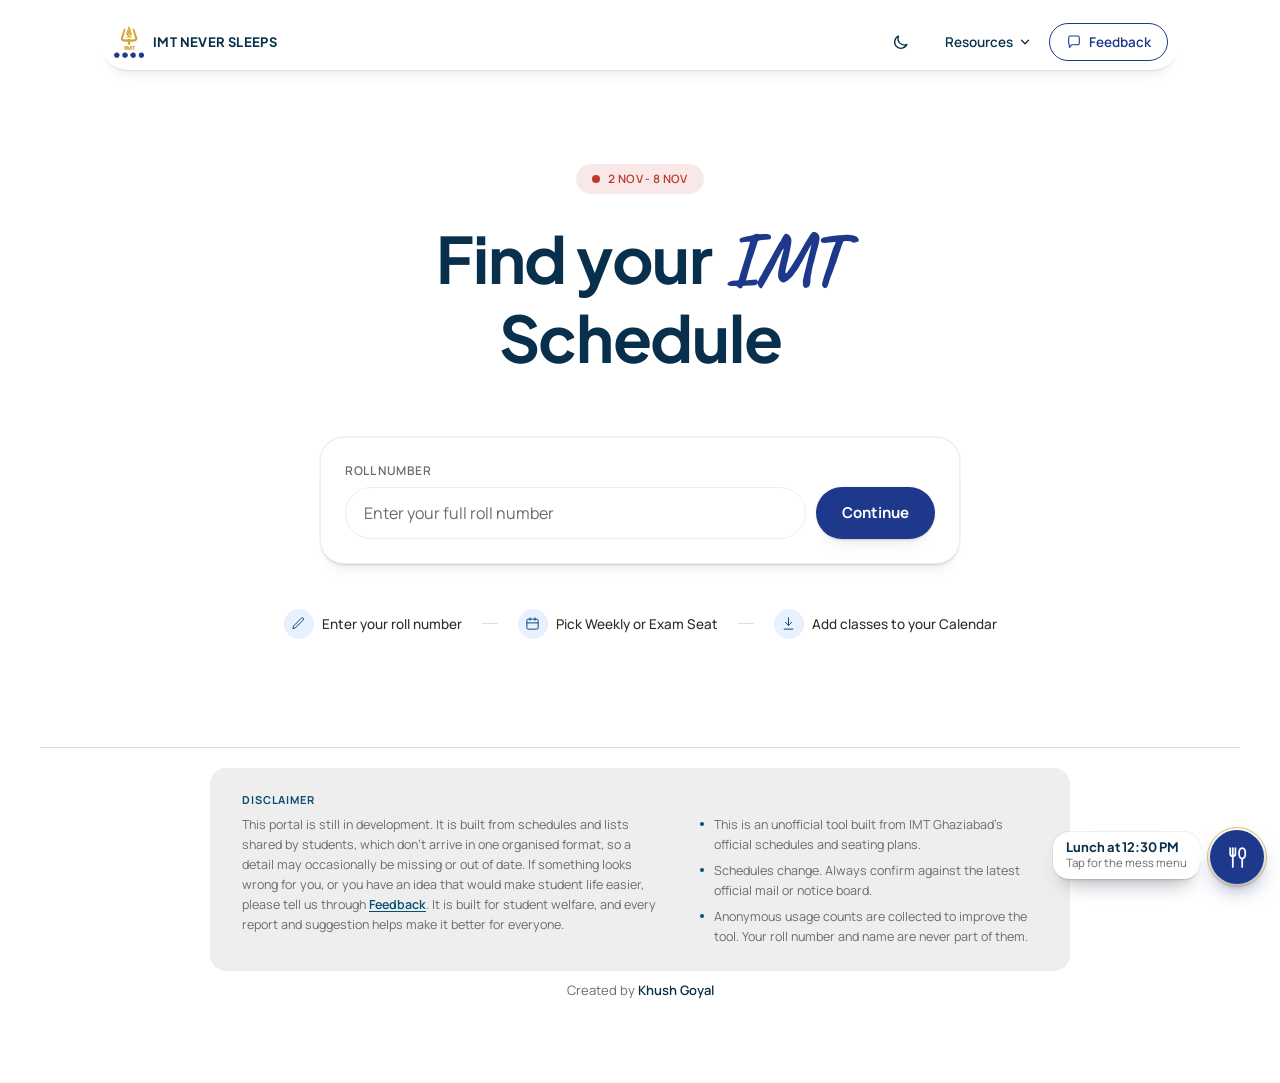
==== commit e7110649: "Mess menu for 1 and 2 Nov (from a picture, data/config/mess-extra.json) Co-Authored-By: Claude Sonne" ====
--- a/index.html
+++ b/index.html
@@ -22,7 +22,7 @@
 <meta name="twitter:title" content="IMT Ghaziabad Timetable &amp; Exam Seat | IMT Never Sleeps">
 <meta name="twitter:description" content="Free unofficial student tool for IMT Ghaziabad: find your weekly class schedule and exam seat by roll number, plus campus bus timings and the mess menu.">
 <meta name="twitter:image" content="https://imtneversleeps.com/assets/og-image.png">
-<script type="application/ld+json">{"@context":"https://schema.org","@graph":[{"@type":"Organization","@id":"https://imtneversleeps.com/#organization","name":"IMT Never Sleeps","url":"https://imtneversleeps.com/","founder":{"@type":"Person","name":"Khush Goyal","sameAs":["https://www.linkedin.com/in/khushgoyal17/"]},"logo":{"@type":"ImageObject","url":"https://imtneversleeps.com/assets/icon-512.png","width":512,"height":512},"description":"An unofficial, student-built tool for IMT Ghaziabad students: weekly class schedule, exam seat, campus bus timings and mess menu."},{"@type":"WebSite","@id":"https://imtneversleeps.com/#website","url":"https://imtneversleeps.com/","name":"IMT Never Sleeps","alternateName":["IMT Never Sleeps","IMTNeverSleeps"],"description":"Class schedule, exam seat, bus timings and mess menu for IMT Ghaziabad students.","inLanguage":"en-IN","publisher":{"@id":"https://imtneversleeps.com/#organization"}},{"@type":"WebApplication","@id":"https://imtneversleeps.com/#app","name":"IMT Never Sleeps","url":"https://imtneversleeps.com/","applicationCategory":"EducationalApplication","operatingSystem":"Any (runs in a web browser, installable)","isAccessibleForFree":true,"inLanguage":"en-IN","offers":{"@type":"Offer","price":"0","priceCurrency":"INR"},"audience":{"@type":"Audience","audienceType":"Students of IMT Ghaziabad"},"creator":{"@type":"Person","name":"Khush Goyal","sameAs":["https://www.linkedin.com/in/khushgoyal17/"]},"description":"Find your IMT Ghaziabad weekly class schedule and exam seat by roll number, plus campus bus timings and the mess menu.","featureList":["Weekly class schedule by roll number","Exam seat finder with PDF","Add classes to Google Calendar","Campus bus schedule with next bus","Mess menu and meal timings","Installable on a phone"]},{"@type":"WebPage","@id":"https://imtneversleeps.com/#webpage","url":"https://imtneversleeps.com/","name":"IMT Ghaziabad Timetable & Exam Seat | IMT Never Sleeps","description":"Free unofficial student tool for IMT Ghaziabad: find your weekly class schedule and exam seat by roll number, plus campus bus timings and the mess menu.","inLanguage":"en-IN","isPartOf":{"@id":"https://imtneversleeps.com/#website"},"dateModified":"2026-10-31","primaryImageOfPage":{"@type":"ImageObject","url":"https://imtneversleeps.com/assets/og-image.png"},"about":{"@id":"https://imtneversleeps.com/#app"}}]}</script>
+<script type="application/ld+json">{"@context":"https://schema.org","@graph":[{"@type":"Organization","@id":"https://imtneversleeps.com/#organization","name":"IMT Never Sleeps","url":"https://imtneversleeps.com/","founder":{"@type":"Person","name":"Khush Goyal","sameAs":["https://www.linkedin.com/in/khushgoyal17/"]},"logo":{"@type":"ImageObject","url":"https://imtneversleeps.com/assets/icon-512.png","width":512,"height":512},"description":"An unofficial, student-built tool for IMT Ghaziabad students: weekly class schedule, exam seat, campus bus timings and mess menu."},{"@type":"WebSite","@id":"https://imtneversleeps.com/#website","url":"https://imtneversleeps.com/","name":"IMT Never Sleeps","alternateName":["IMT Never Sleeps","IMTNeverSleeps"],"description":"Class schedule, exam seat, bus timings and mess menu for IMT Ghaziabad students.","inLanguage":"en-IN","publisher":{"@id":"https://imtneversleeps.com/#organization"}},{"@type":"WebApplication","@id":"https://imtneversleeps.com/#app","name":"IMT Never Sleeps","url":"https://imtneversleeps.com/","applicationCategory":"EducationalApplication","operatingSystem":"Any (runs in a web browser, installable)","isAccessibleForFree":true,"inLanguage":"en-IN","offers":{"@type":"Offer","price":"0","priceCurrency":"INR"},"audience":{"@type":"Audience","audienceType":"Students of IMT Ghaziabad"},"creator":{"@type":"Person","name":"Khush Goyal","sameAs":["https://www.linkedin.com/in/khushgoyal17/"]},"description":"Find your IMT Ghaziabad weekly class schedule and exam seat by roll number, plus campus bus timings and the mess menu.","featureList":["Weekly class schedule by roll number","Exam seat finder with PDF","Add classes to Google Calendar","Campus bus schedule with next bus","Mess menu and meal timings","Installable on a phone"]},{"@type":"WebPage","@id":"https://imtneversleeps.com/#webpage","url":"https://imtneversleeps.com/","name":"IMT Ghaziabad Timetable & Exam Seat | IMT Never Sleeps","description":"Free unofficial student tool for IMT Ghaziabad: find your weekly class schedule and exam seat by roll number, plus campus bus timings and the mess menu.","inLanguage":"en-IN","isPartOf":{"@id":"https://imtneversleeps.com/#website"},"dateModified":"2026-11-01","primaryImageOfPage":{"@type":"ImageObject","url":"https://imtneversleeps.com/assets/og-image.png"},"about":{"@id":"https://imtneversleeps.com/#app"}}]}</script>
 <!--/seo:head-->
 <link rel="icon" type="image/png" href="assets/imt-logo.png">
 <link rel="manifest" href="manifest.webmanifest">
@@ -193,7 +193,7 @@
       </button>
     </div>
   </section>
-  <!--seo:about--><noscript><section class="seo-about" id="about" aria-labelledby="aboutTitle"><h2 id="aboutTitle">What is IMT Never Sleeps?</h2><p>IMT Never Sleeps is a free, unofficial student tool for IMT Ghaziabad (PGDM, PGDM BFS and PGDM DCP). Enter your roll number to see your own weekly class schedule and End Term exam seats, with the campus bus timings and the mess menu one tap away. The schedules are updated every week from the timetables shared with students.</p><h2>What you can do here</h2><ul class="seo-links"><li><a href="/weekly-seat/">Weekly class schedule</a>: your classes day by day, with rooms, and add them to Google Calendar.</li><li><a href="/exam-seat/">Exam seat finder</a>: your End Term exam dates, halls and seats, saved as a PDF.</li><li><a href="/bus/">Campus bus schedule</a>: day and night timings between CDL and Campus, with the next bus on top.</li><li><a href="/mess-menu/">Mess menu</a>: what is served at breakfast, lunch, snacks and dinner, and when.</li></ul><h2>Schedules on file</h2><p class="seo-meta">Last updated <time datetime="2026-10-31">31 Oct 2026</time>.</p><div class="seo-table-wrap"><table class="seo-table"><caption class="sr-only">Latest week on file for each programme and batch</caption><thead><tr><th scope="col">Programme and batch</th><th scope="col">Term</th><th scope="col">Latest week</th></tr></thead><tbody><tr><th scope="row">PGDM 2025-27</th><td>Term 5</td><td>Week 4 · 26 Oct to 1 Nov 2026</td></tr><tr><th scope="row">PGDM 2026-28</th><td>Term 2</td><td>Week 5 · 2 to 8 Nov 2026</td></tr><tr><th scope="row">PGDM (BFS) 2025-27</th><td>Term 5</td><td>Week 4 · 26 Oct to 1 Nov 2026</td></tr><tr><th scope="row">PGDM (BFS) 2026-28</th><td>Term 2</td><td>Week 5 · 2 to 8 Nov 2026</td></tr><tr><th scope="row">PGDM (DCP) 2025-27</th><td>Term 5</td><td>Week 5 · 26 Oct to 1 Nov 2026</td></tr><tr><th scope="row">PGDM (DCP) 2026-28</th><td>Term 2</td><td>Week 5 · 2 to 8 Nov 2026</td></tr></tbody></table></div><h2>Frequently asked questions</h2><div class="seo-faq"><div class="seo-q"><h3>How do I find my IMT Ghaziabad class schedule?</h3><p>Type your roll number on the home page and open Weekly. It shows your classes for the week, day by day, with the room and session number, for your own programme, batch, section and electives. Each class can be added to Google Calendar.</p></div><div class="seo-q"><h3>Where can I see my exam seat?</h3><p>Open Exam Seat and enter your roll number. Once the exam seating plan is published it shows each of your papers with the date, time, hall and seat, and you can save it as a PDF. Until the plan is published the page says it is locked.</p></div><div class="seo-q"><h3>Is IMT Never Sleeps an official IMT Ghaziabad website?</h3><p>No. It is an unofficial tool made by a student. It is built from the class schedules and lists shared with students, so always confirm anything important against the official schedule you receive from the college.</p></div><div class="seo-q"><h3>Which programmes and batches does it cover?</h3><p>PGDM, PGDM (BFS) and PGDM (DCP) at IMT Ghaziabad. The list of schedules currently on file, with the latest week for each batch, is on this page under &quot;Schedules on file&quot;.</p></div><div class="seo-q"><h3>How often is the schedule updated?</h3><p>Whenever a new weekly schedule or a revision is shared, usually before the week starts. The latest week for each programme and batch is listed on this page.</p></div><div class="seo-q"><h3>Where is the IMT Ghaziabad bus schedule and the mess menu?</h3><p>The bus timings between CDL and Campus (day and night shift) are on the Bus Schedule page, and the daily mess menu with meal timings is on the Mess Menu page. Both are linked from the Resources menu and from this page.</p></div><div class="seo-q"><h3>Can I install it on my phone?</h3><p>Yes. Use the Install app button in the menu, or add the site to your home screen from your browser&#x27;s menu. It then opens like an app.</p></div><div class="seo-q"><h3>Does it store my roll number?</h3><p>Your roll number is kept only on your own device so the next visit opens straight to your schedule. Usage is counted by programme and batch, never by roll number or name.</p></div></div><h2>Who made it</h2><p>Created by <a href="https://www.linkedin.com/in/khushgoyal17/" rel="noopener" target="_blank">Khush Goyal</a>, a student at IMT Ghaziabad, for fellow students. It is not run by the college. If something is wrong or missing, <a href="https://forms.gle/y2CWo8Nq7o2GqytcA" rel="noopener" target="_blank">tell us here</a> and it will be fixed.</p></section></noscript><!--/seo:about-->
+  <!--seo:about--><noscript><section class="seo-about" id="about" aria-labelledby="aboutTitle"><h2 id="aboutTitle">What is IMT Never Sleeps?</h2><p>IMT Never Sleeps is a free, unofficial student tool for IMT Ghaziabad (PGDM, PGDM BFS and PGDM DCP). Enter your roll number to see your own weekly class schedule and End Term exam seats, with the campus bus timings and the mess menu one tap away. The schedules are updated every week from the timetables shared with students.</p><h2>What you can do here</h2><ul class="seo-links"><li><a href="/weekly-seat/">Weekly class schedule</a>: your classes day by day, with rooms, and add them to Google Calendar.</li><li><a href="/exam-seat/">Exam seat finder</a>: your End Term exam dates, halls and seats, saved as a PDF.</li><li><a href="/bus/">Campus bus schedule</a>: day and night timings between CDL and Campus, with the next bus on top.</li><li><a href="/mess-menu/">Mess menu</a>: what is served at breakfast, lunch, snacks and dinner, and when.</li></ul><h2>Schedules on file</h2><p class="seo-meta">Last updated <time datetime="2026-11-01">1 Nov 2026</time>.</p><div class="seo-table-wrap"><table class="seo-table"><caption class="sr-only">Latest week on file for each programme and batch</caption><thead><tr><th scope="col">Programme and batch</th><th scope="col">Term</th><th scope="col">Latest week</th></tr></thead><tbody><tr><th scope="row">PGDM 2025-27</th><td>Term 5</td><td>Week 4 · 26 Oct to 1 Nov 2026</td></tr><tr><th scope="row">PGDM 2026-28</th><td>Term 2</td><td>Week 5 · 2 to 8 Nov 2026</td></tr><tr><th scope="row">PGDM (BFS) 2025-27</th><td>Term 5</td><td>Week 4 · 26 Oct to 1 Nov 2026</td></tr><tr><th scope="row">PGDM (BFS) 2026-28</th><td>Term 2</td><td>Week 5 · 2 to 8 Nov 2026</td></tr><tr><th scope="row">PGDM (DCP) 2025-27</th><td>Term 5</td><td>Week 5 · 26 Oct to 1 Nov 2026</td></tr><tr><th scope="row">PGDM (DCP) 2026-28</th><td>Term 2</td><td>Week 5 · 2 to 8 Nov 2026</td></tr></tbody></table></div><h2>Frequently asked questions</h2><div class="seo-faq"><div class="seo-q"><h3>How do I find my IMT Ghaziabad class schedule?</h3><p>Type your roll number on the home page and open Weekly. It shows your classes for the week, day by day, with the room and session number, for your own programme, batch, section and electives. Each class can be added to Google Calendar.</p></div><div class="seo-q"><h3>Where can I see my exam seat?</h3><p>Open Exam Seat and enter your roll number. Once the exam seating plan is published it shows each of your papers with the date, time, hall and seat, and you can save it as a PDF. Until the plan is published the page says it is locked.</p></div><div class="seo-q"><h3>Is IMT Never Sleeps an official IMT Ghaziabad website?</h3><p>No. It is an unofficial tool made by a student. It is built from the class schedules and lists shared with students, so always confirm anything important against the official schedule you receive from the college.</p></div><div class="seo-q"><h3>Which programmes and batches does it cover?</h3><p>PGDM, PGDM (BFS) and PGDM (DCP) at IMT Ghaziabad. The list of schedules currently on file, with the latest week for each batch, is on this page under &quot;Schedules on file&quot;.</p></div><div class="seo-q"><h3>How often is the schedule updated?</h3><p>Whenever a new weekly schedule or a revision is shared, usually before the week starts. The latest week for each programme and batch is listed on this page.</p></div><div class="seo-q"><h3>Where is the IMT Ghaziabad bus schedule and the mess menu?</h3><p>The bus timings between CDL and Campus (day and night shift) are on the Bus Schedule page, and the daily mess menu with meal timings is on the Mess Menu page. Both are linked from the Resources menu and from this page.</p></div><div class="seo-q"><h3>Can I install it on my phone?</h3><p>Yes. Use the Install app button in the menu, or add the site to your home screen from your browser&#x27;s menu. It then opens like an app.</p></div><div class="seo-q"><h3>Does it store my roll number?</h3><p>Your roll number is kept only on your own device so the next visit opens straight to your schedule. Usage is counted by programme and batch, never by roll number or name.</p></div></div><h2>Who made it</h2><p>Created by <a href="https://www.linkedin.com/in/khushgoyal17/" rel="noopener" target="_blank">Khush Goyal</a>, a student at IMT Ghaziabad, for fellow students. It is not run by the college. If something is wrong or missing, <a href="https://forms.gle/y2CWo8Nq7o2GqytcA" rel="noopener" target="_blank">tell us here</a> and it will be fixed.</p></section></noscript><!--/seo:about-->
 </div>
 
 <footer>
@@ -218,7 +218,7 @@
 <script src="js/common.js?v=d513f07c"></script>
 <script src="js/festival.js?v=316a29ea"></script>
 <script src="js/halloween.js?v=b60eede7"></script>
-<script src="js/mess-data.js?v=aaeb11f6"></script>
+<script src="js/mess-data.js?v=4ac937f2"></script>
 <script src="js/mess.js?v=8ed478b9"></script>
 <script src="js/portal.js?v=aeef75eb"></script>
 <script src="js/preloader.js?v=bb9ffc0e"></script>
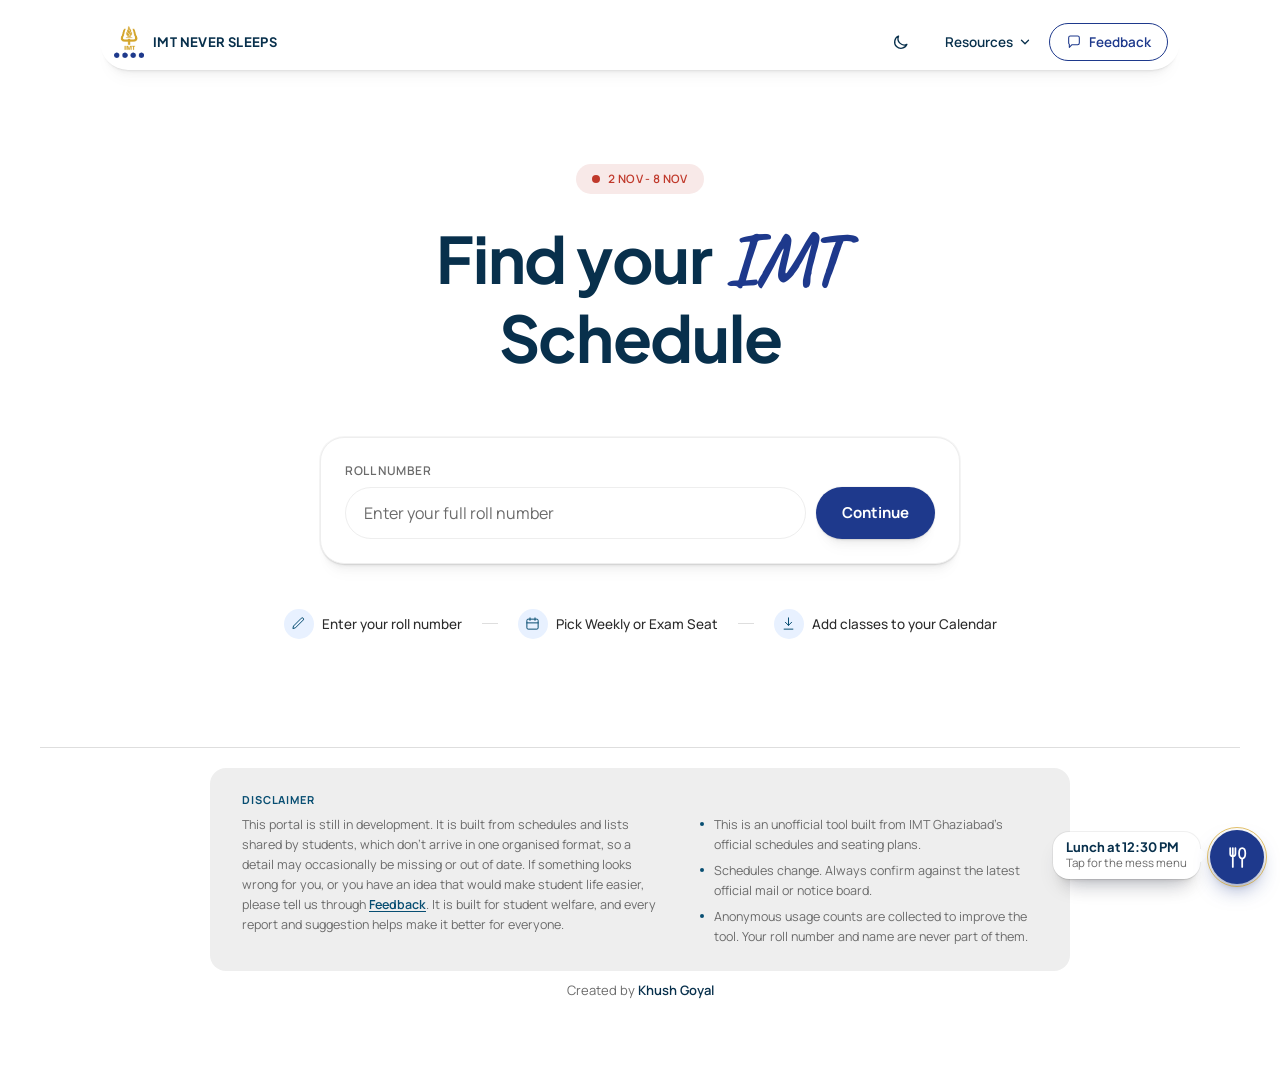
==== commit 44f1a329: "PGDM 2026-28 core Week 5: newer PDF with a sixth slot Co-Authored-By: Claude Sonnet 5.5 <noreply@ant" ====
--- a/index.html
+++ b/index.html
@@ -214,7 +214,7 @@
 <script src="js/portal-config.js?v=59d9a787"></script>
 <script src="js/site-data.js?v=dc0d8661"></script>
 <script src="js/roster-data.js?v=dfa1e380"></script>
-<script src="weekly-seat/js/weekly-data.js?v=8088963b"></script>
+<script src="weekly-seat/js/weekly-data.js?v=02d601c3"></script>
 <script src="js/common.js?v=d513f07c"></script>
 <script src="js/festival.js?v=316a29ea"></script>
 <script src="js/halloween.js?v=b60eede7"></script>
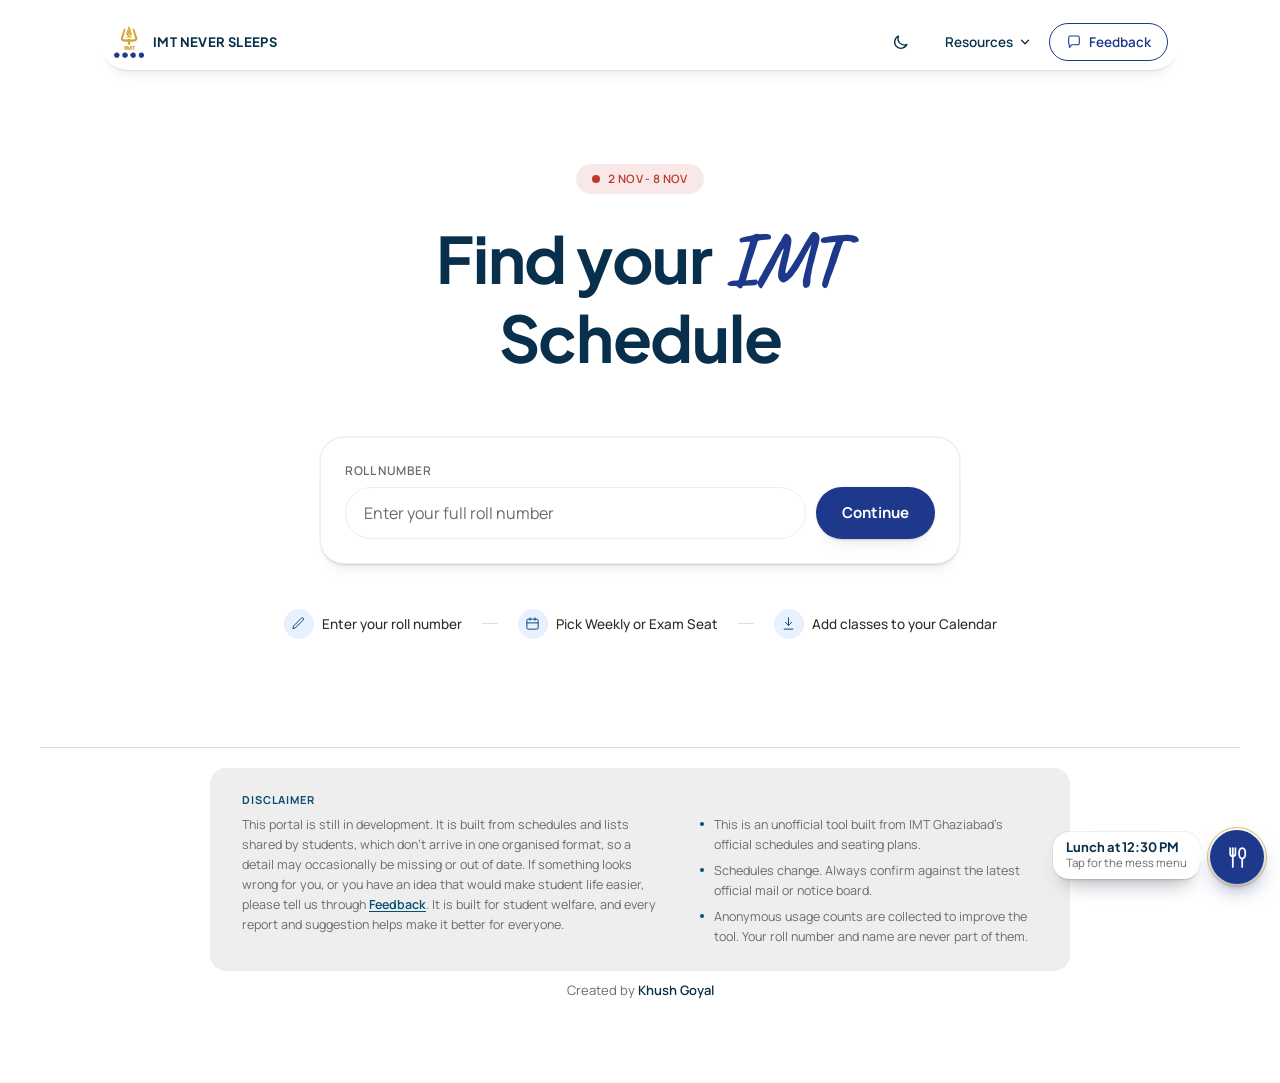
==== commit 1cfe0b8f: "DCP 2026-28 Week 5: DTI group C sessions 15 and 16 moved from Thu 5 Nov to Wed 4 Nov Co-Authored-By:" ====
--- a/index.html
+++ b/index.html
@@ -22,7 +22,7 @@
 <meta name="twitter:title" content="IMT Ghaziabad Timetable &amp; Exam Seat | IMT Never Sleeps">
 <meta name="twitter:description" content="Free unofficial student tool for IMT Ghaziabad: find your weekly class schedule and exam seat by roll number, plus campus bus timings and the mess menu.">
 <meta name="twitter:image" content="https://imtneversleeps.com/assets/og-image.png">
-<script type="application/ld+json">{"@context":"https://schema.org","@graph":[{"@type":"Organization","@id":"https://imtneversleeps.com/#organization","name":"IMT Never Sleeps","url":"https://imtneversleeps.com/","founder":{"@type":"Person","name":"Khush Goyal","sameAs":["https://www.linkedin.com/in/khushgoyal17/"]},"logo":{"@type":"ImageObject","url":"https://imtneversleeps.com/assets/icon-512.png","width":512,"height":512},"description":"An unofficial, student-built tool for IMT Ghaziabad students: weekly class schedule, exam seat, campus bus timings and mess menu."},{"@type":"WebSite","@id":"https://imtneversleeps.com/#website","url":"https://imtneversleeps.com/","name":"IMT Never Sleeps","alternateName":["IMT Never Sleeps","IMTNeverSleeps"],"description":"Class schedule, exam seat, bus timings and mess menu for IMT Ghaziabad students.","inLanguage":"en-IN","publisher":{"@id":"https://imtneversleeps.com/#organization"}},{"@type":"WebApplication","@id":"https://imtneversleeps.com/#app","name":"IMT Never Sleeps","url":"https://imtneversleeps.com/","applicationCategory":"EducationalApplication","operatingSystem":"Any (runs in a web browser, installable)","isAccessibleForFree":true,"inLanguage":"en-IN","offers":{"@type":"Offer","price":"0","priceCurrency":"INR"},"audience":{"@type":"Audience","audienceType":"Students of IMT Ghaziabad"},"creator":{"@type":"Person","name":"Khush Goyal","sameAs":["https://www.linkedin.com/in/khushgoyal17/"]},"description":"Find your IMT Ghaziabad weekly class schedule and exam seat by roll number, plus campus bus timings and the mess menu.","featureList":["Weekly class schedule by roll number","Exam seat finder with PDF","Add classes to Google Calendar","Campus bus schedule with next bus","Mess menu and meal timings","Installable on a phone"]},{"@type":"WebPage","@id":"https://imtneversleeps.com/#webpage","url":"https://imtneversleeps.com/","name":"IMT Ghaziabad Timetable & Exam Seat | IMT Never Sleeps","description":"Free unofficial student tool for IMT Ghaziabad: find your weekly class schedule and exam seat by roll number, plus campus bus timings and the mess menu.","inLanguage":"en-IN","isPartOf":{"@id":"https://imtneversleeps.com/#website"},"dateModified":"2026-11-01","primaryImageOfPage":{"@type":"ImageObject","url":"https://imtneversleeps.com/assets/og-image.png"},"about":{"@id":"https://imtneversleeps.com/#app"}}]}</script>
+<script type="application/ld+json">{"@context":"https://schema.org","@graph":[{"@type":"Organization","@id":"https://imtneversleeps.com/#organization","name":"IMT Never Sleeps","url":"https://imtneversleeps.com/","founder":{"@type":"Person","name":"Khush Goyal","sameAs":["https://www.linkedin.com/in/khushgoyal17/"]},"logo":{"@type":"ImageObject","url":"https://imtneversleeps.com/assets/icon-512.png","width":512,"height":512},"description":"An unofficial, student-built tool for IMT Ghaziabad students: weekly class schedule, exam seat, campus bus timings and mess menu."},{"@type":"WebSite","@id":"https://imtneversleeps.com/#website","url":"https://imtneversleeps.com/","name":"IMT Never Sleeps","alternateName":["IMT Never Sleeps","IMTNeverSleeps"],"description":"Class schedule, exam seat, bus timings and mess menu for IMT Ghaziabad students.","inLanguage":"en-IN","publisher":{"@id":"https://imtneversleeps.com/#organization"}},{"@type":"WebApplication","@id":"https://imtneversleeps.com/#app","name":"IMT Never Sleeps","url":"https://imtneversleeps.com/","applicationCategory":"EducationalApplication","operatingSystem":"Any (runs in a web browser, installable)","isAccessibleForFree":true,"inLanguage":"en-IN","offers":{"@type":"Offer","price":"0","priceCurrency":"INR"},"audience":{"@type":"Audience","audienceType":"Students of IMT Ghaziabad"},"creator":{"@type":"Person","name":"Khush Goyal","sameAs":["https://www.linkedin.com/in/khushgoyal17/"]},"description":"Find your IMT Ghaziabad weekly class schedule and exam seat by roll number, plus campus bus timings and the mess menu.","featureList":["Weekly class schedule by roll number","Exam seat finder with PDF","Add classes to Google Calendar","Campus bus schedule with next bus","Mess menu and meal timings","Installable on a phone"]},{"@type":"WebPage","@id":"https://imtneversleeps.com/#webpage","url":"https://imtneversleeps.com/","name":"IMT Ghaziabad Timetable & Exam Seat | IMT Never Sleeps","description":"Free unofficial student tool for IMT Ghaziabad: find your weekly class schedule and exam seat by roll number, plus campus bus timings and the mess menu.","inLanguage":"en-IN","isPartOf":{"@id":"https://imtneversleeps.com/#website"},"dateModified":"2026-11-02","primaryImageOfPage":{"@type":"ImageObject","url":"https://imtneversleeps.com/assets/og-image.png"},"about":{"@id":"https://imtneversleeps.com/#app"}}]}</script>
 <!--/seo:head-->
 <link rel="icon" type="image/png" href="assets/imt-logo.png">
 <link rel="manifest" href="manifest.webmanifest">
@@ -193,7 +193,7 @@
       </button>
     </div>
   </section>
-  <!--seo:about--><noscript><section class="seo-about" id="about" aria-labelledby="aboutTitle"><h2 id="aboutTitle">What is IMT Never Sleeps?</h2><p>IMT Never Sleeps is a free, unofficial student tool for IMT Ghaziabad (PGDM, PGDM BFS and PGDM DCP). Enter your roll number to see your own weekly class schedule and End Term exam seats, with the campus bus timings and the mess menu one tap away. The schedules are updated every week from the timetables shared with students.</p><h2>What you can do here</h2><ul class="seo-links"><li><a href="/weekly-seat/">Weekly class schedule</a>: your classes day by day, with rooms, and add them to Google Calendar.</li><li><a href="/exam-seat/">Exam seat finder</a>: your End Term exam dates, halls and seats, saved as a PDF.</li><li><a href="/bus/">Campus bus schedule</a>: day and night timings between CDL and Campus, with the next bus on top.</li><li><a href="/mess-menu/">Mess menu</a>: what is served at breakfast, lunch, snacks and dinner, and when.</li></ul><h2>Schedules on file</h2><p class="seo-meta">Last updated <time datetime="2026-11-01">1 Nov 2026</time>.</p><div class="seo-table-wrap"><table class="seo-table"><caption class="sr-only">Latest week on file for each programme and batch</caption><thead><tr><th scope="col">Programme and batch</th><th scope="col">Term</th><th scope="col">Latest week</th></tr></thead><tbody><tr><th scope="row">PGDM 2025-27</th><td>Term 5</td><td>Week 4 · 26 Oct to 1 Nov 2026</td></tr><tr><th scope="row">PGDM 2026-28</th><td>Term 2</td><td>Week 5 · 2 to 8 Nov 2026</td></tr><tr><th scope="row">PGDM (BFS) 2025-27</th><td>Term 5</td><td>Week 4 · 26 Oct to 1 Nov 2026</td></tr><tr><th scope="row">PGDM (BFS) 2026-28</th><td>Term 2</td><td>Week 5 · 2 to 8 Nov 2026</td></tr><tr><th scope="row">PGDM (DCP) 2025-27</th><td>Term 5</td><td>Week 5 · 26 Oct to 1 Nov 2026</td></tr><tr><th scope="row">PGDM (DCP) 2026-28</th><td>Term 2</td><td>Week 5 · 2 to 8 Nov 2026</td></tr></tbody></table></div><h2>Frequently asked questions</h2><div class="seo-faq"><div class="seo-q"><h3>How do I find my IMT Ghaziabad class schedule?</h3><p>Type your roll number on the home page and open Weekly. It shows your classes for the week, day by day, with the room and session number, for your own programme, batch, section and electives. Each class can be added to Google Calendar.</p></div><div class="seo-q"><h3>Where can I see my exam seat?</h3><p>Open Exam Seat and enter your roll number. Once the exam seating plan is published it shows each of your papers with the date, time, hall and seat, and you can save it as a PDF. Until the plan is published the page says it is locked.</p></div><div class="seo-q"><h3>Is IMT Never Sleeps an official IMT Ghaziabad website?</h3><p>No. It is an unofficial tool made by a student. It is built from the class schedules and lists shared with students, so always confirm anything important against the official schedule you receive from the college.</p></div><div class="seo-q"><h3>Which programmes and batches does it cover?</h3><p>PGDM, PGDM (BFS) and PGDM (DCP) at IMT Ghaziabad. The list of schedules currently on file, with the latest week for each batch, is on this page under &quot;Schedules on file&quot;.</p></div><div class="seo-q"><h3>How often is the schedule updated?</h3><p>Whenever a new weekly schedule or a revision is shared, usually before the week starts. The latest week for each programme and batch is listed on this page.</p></div><div class="seo-q"><h3>Where is the IMT Ghaziabad bus schedule and the mess menu?</h3><p>The bus timings between CDL and Campus (day and night shift) are on the Bus Schedule page, and the daily mess menu with meal timings is on the Mess Menu page. Both are linked from the Resources menu and from this page.</p></div><div class="seo-q"><h3>Can I install it on my phone?</h3><p>Yes. Use the Install app button in the menu, or add the site to your home screen from your browser&#x27;s menu. It then opens like an app.</p></div><div class="seo-q"><h3>Does it store my roll number?</h3><p>Your roll number is kept only on your own device so the next visit opens straight to your schedule. Usage is counted by programme and batch, never by roll number or name.</p></div></div><h2>Who made it</h2><p>Created by <a href="https://www.linkedin.com/in/khushgoyal17/" rel="noopener" target="_blank">Khush Goyal</a>, a student at IMT Ghaziabad, for fellow students. It is not run by the college. If something is wrong or missing, <a href="https://forms.gle/y2CWo8Nq7o2GqytcA" rel="noopener" target="_blank">tell us here</a> and it will be fixed.</p></section></noscript><!--/seo:about-->
+  <!--seo:about--><noscript><section class="seo-about" id="about" aria-labelledby="aboutTitle"><h2 id="aboutTitle">What is IMT Never Sleeps?</h2><p>IMT Never Sleeps is a free, unofficial student tool for IMT Ghaziabad (PGDM, PGDM BFS and PGDM DCP). Enter your roll number to see your own weekly class schedule and End Term exam seats, with the campus bus timings and the mess menu one tap away. The schedules are updated every week from the timetables shared with students.</p><h2>What you can do here</h2><ul class="seo-links"><li><a href="/weekly-seat/">Weekly class schedule</a>: your classes day by day, with rooms, and add them to Google Calendar.</li><li><a href="/exam-seat/">Exam seat finder</a>: your End Term exam dates, halls and seats, saved as a PDF.</li><li><a href="/bus/">Campus bus schedule</a>: day and night timings between CDL and Campus, with the next bus on top.</li><li><a href="/mess-menu/">Mess menu</a>: what is served at breakfast, lunch, snacks and dinner, and when.</li></ul><h2>Schedules on file</h2><p class="seo-meta">Last updated <time datetime="2026-11-02">2 Nov 2026</time>.</p><div class="seo-table-wrap"><table class="seo-table"><caption class="sr-only">Latest week on file for each programme and batch</caption><thead><tr><th scope="col">Programme and batch</th><th scope="col">Term</th><th scope="col">Latest week</th></tr></thead><tbody><tr><th scope="row">PGDM 2025-27</th><td>Term 5</td><td>Week 4 · 26 Oct to 1 Nov 2026</td></tr><tr><th scope="row">PGDM 2026-28</th><td>Term 2</td><td>Week 5 · 2 to 8 Nov 2026</td></tr><tr><th scope="row">PGDM (BFS) 2025-27</th><td>Term 5</td><td>Week 4 · 26 Oct to 1 Nov 2026</td></tr><tr><th scope="row">PGDM (BFS) 2026-28</th><td>Term 2</td><td>Week 5 · 2 to 8 Nov 2026</td></tr><tr><th scope="row">PGDM (DCP) 2025-27</th><td>Term 5</td><td>Week 5 · 26 Oct to 1 Nov 2026</td></tr><tr><th scope="row">PGDM (DCP) 2026-28</th><td>Term 2</td><td>Week 5 · 2 to 8 Nov 2026</td></tr></tbody></table></div><h2>Frequently asked questions</h2><div class="seo-faq"><div class="seo-q"><h3>How do I find my IMT Ghaziabad class schedule?</h3><p>Type your roll number on the home page and open Weekly. It shows your classes for the week, day by day, with the room and session number, for your own programme, batch, section and electives. Each class can be added to Google Calendar.</p></div><div class="seo-q"><h3>Where can I see my exam seat?</h3><p>Open Exam Seat and enter your roll number. Once the exam seating plan is published it shows each of your papers with the date, time, hall and seat, and you can save it as a PDF. Until the plan is published the page says it is locked.</p></div><div class="seo-q"><h3>Is IMT Never Sleeps an official IMT Ghaziabad website?</h3><p>No. It is an unofficial tool made by a student. It is built from the class schedules and lists shared with students, so always confirm anything important against the official schedule you receive from the college.</p></div><div class="seo-q"><h3>Which programmes and batches does it cover?</h3><p>PGDM, PGDM (BFS) and PGDM (DCP) at IMT Ghaziabad. The list of schedules currently on file, with the latest week for each batch, is on this page under &quot;Schedules on file&quot;.</p></div><div class="seo-q"><h3>How often is the schedule updated?</h3><p>Whenever a new weekly schedule or a revision is shared, usually before the week starts. The latest week for each programme and batch is listed on this page.</p></div><div class="seo-q"><h3>Where is the IMT Ghaziabad bus schedule and the mess menu?</h3><p>The bus timings between CDL and Campus (day and night shift) are on the Bus Schedule page, and the daily mess menu with meal timings is on the Mess Menu page. Both are linked from the Resources menu and from this page.</p></div><div class="seo-q"><h3>Can I install it on my phone?</h3><p>Yes. Use the Install app button in the menu, or add the site to your home screen from your browser&#x27;s menu. It then opens like an app.</p></div><div class="seo-q"><h3>Does it store my roll number?</h3><p>Your roll number is kept only on your own device so the next visit opens straight to your schedule. Usage is counted by programme and batch, never by roll number or name.</p></div></div><h2>Who made it</h2><p>Created by <a href="https://www.linkedin.com/in/khushgoyal17/" rel="noopener" target="_blank">Khush Goyal</a>, a student at IMT Ghaziabad, for fellow students. It is not run by the college. If something is wrong or missing, <a href="https://forms.gle/y2CWo8Nq7o2GqytcA" rel="noopener" target="_blank">tell us here</a> and it will be fixed.</p></section></noscript><!--/seo:about-->
 </div>
 
 <footer>
@@ -214,7 +214,7 @@
 <script src="js/portal-config.js?v=59d9a787"></script>
 <script src="js/site-data.js?v=dc0d8661"></script>
 <script src="js/roster-data.js?v=dfa1e380"></script>
-<script src="weekly-seat/js/weekly-data.js?v=02d601c3"></script>
+<script src="weekly-seat/js/weekly-data.js?v=ee0123c0"></script>
 <script src="js/common.js?v=d513f07c"></script>
 <script src="js/festival.js?v=316a29ea"></script>
 <script src="js/halloween.js?v=b60eede7"></script>
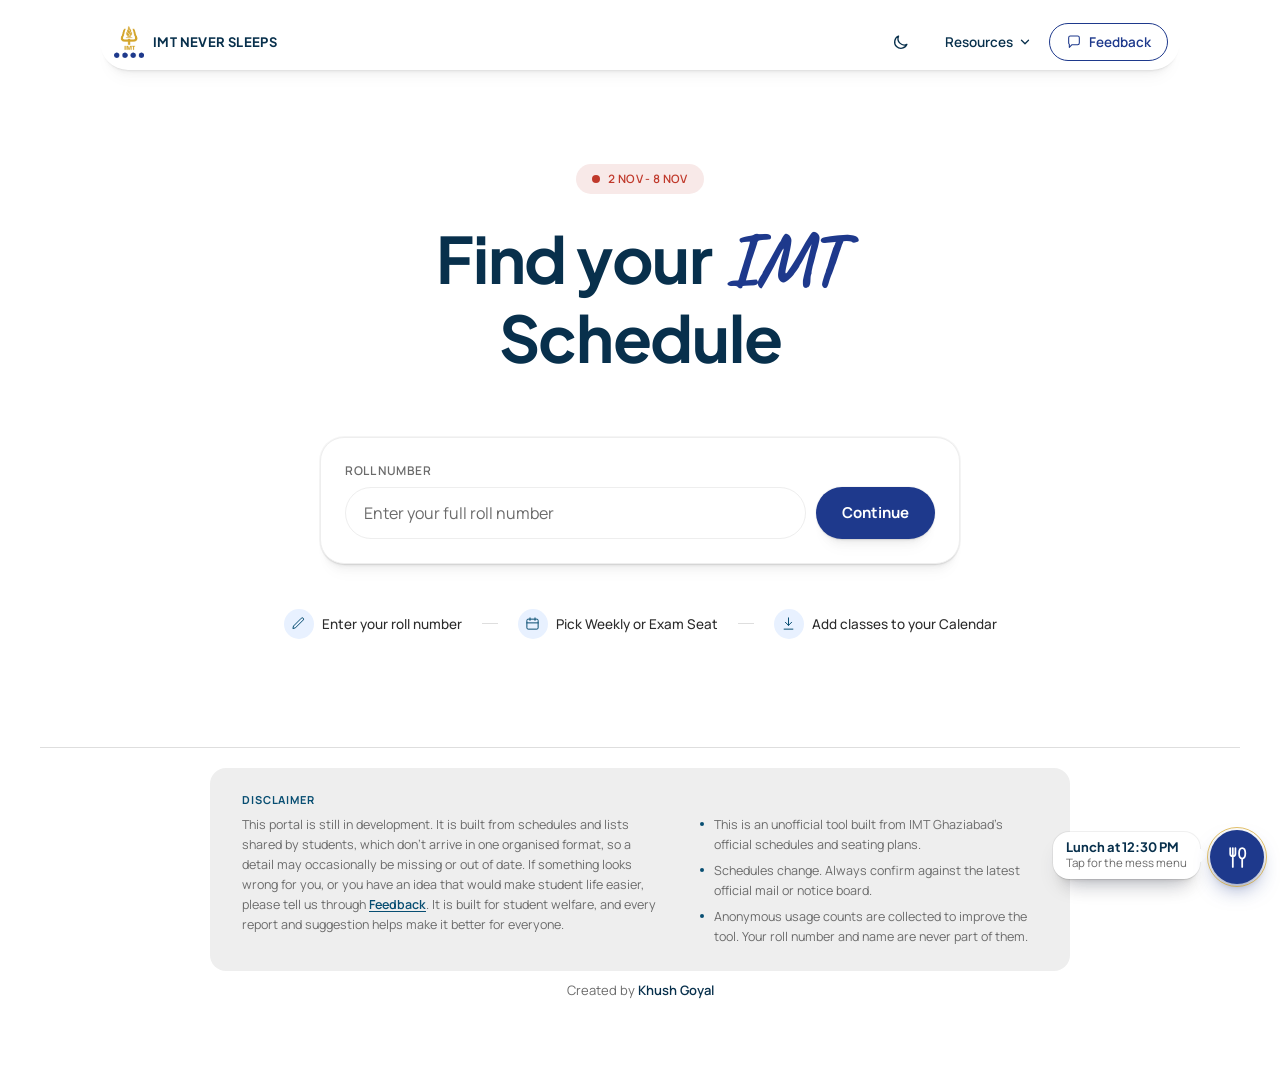
==== commit ade0f816: "Weekly schedules from the upload page" ====
--- a/index.html
+++ b/index.html
@@ -22,7 +22,7 @@
 <meta name="twitter:title" content="IMT Ghaziabad Timetable &amp; Exam Seat | IMT Never Sleeps">
 <meta name="twitter:description" content="Free unofficial student tool for IMT Ghaziabad: find your weekly class schedule and exam seat by roll number, plus campus bus timings and the mess menu.">
 <meta name="twitter:image" content="https://imtneversleeps.com/assets/og-image.png">
-<script type="application/ld+json">{"@context":"https://schema.org","@graph":[{"@type":"Organization","@id":"https://imtneversleeps.com/#organization","name":"IMT Never Sleeps","url":"https://imtneversleeps.com/","founder":{"@type":"Person","name":"Khush Goyal","sameAs":["https://www.linkedin.com/in/khushgoyal17/"]},"logo":{"@type":"ImageObject","url":"https://imtneversleeps.com/assets/icon-512.png","width":512,"height":512},"description":"An unofficial, student-built tool for IMT Ghaziabad students: weekly class schedule, exam seat, campus bus timings and mess menu."},{"@type":"WebSite","@id":"https://imtneversleeps.com/#website","url":"https://imtneversleeps.com/","name":"IMT Never Sleeps","alternateName":["IMT Never Sleeps","IMTNeverSleeps"],"description":"Class schedule, exam seat, bus timings and mess menu for IMT Ghaziabad students.","inLanguage":"en-IN","publisher":{"@id":"https://imtneversleeps.com/#organization"}},{"@type":"WebApplication","@id":"https://imtneversleeps.com/#app","name":"IMT Never Sleeps","url":"https://imtneversleeps.com/","applicationCategory":"EducationalApplication","operatingSystem":"Any (runs in a web browser, installable)","isAccessibleForFree":true,"inLanguage":"en-IN","offers":{"@type":"Offer","price":"0","priceCurrency":"INR"},"audience":{"@type":"Audience","audienceType":"Students of IMT Ghaziabad"},"creator":{"@type":"Person","name":"Khush Goyal","sameAs":["https://www.linkedin.com/in/khushgoyal17/"]},"description":"Find your IMT Ghaziabad weekly class schedule and exam seat by roll number, plus campus bus timings and the mess menu.","featureList":["Weekly class schedule by roll number","Exam seat finder with PDF","Add classes to Google Calendar","Campus bus schedule with next bus","Mess menu and meal timings","Installable on a phone"]},{"@type":"WebPage","@id":"https://imtneversleeps.com/#webpage","url":"https://imtneversleeps.com/","name":"IMT Ghaziabad Timetable & Exam Seat | IMT Never Sleeps","description":"Free unofficial student tool for IMT Ghaziabad: find your weekly class schedule and exam seat by roll number, plus campus bus timings and the mess menu.","inLanguage":"en-IN","isPartOf":{"@id":"https://imtneversleeps.com/#website"},"dateModified":"2026-11-02","primaryImageOfPage":{"@type":"ImageObject","url":"https://imtneversleeps.com/assets/og-image.png"},"about":{"@id":"https://imtneversleeps.com/#app"}}]}</script>
+<script type="application/ld+json">{"@context":"https://schema.org","@graph":[{"@type":"Organization","@id":"https://imtneversleeps.com/#organization","name":"IMT Never Sleeps","url":"https://imtneversleeps.com/","founder":{"@type":"Person","name":"Khush Goyal","sameAs":["https://www.linkedin.com/in/khushgoyal17/"]},"logo":{"@type":"ImageObject","url":"https://imtneversleeps.com/assets/icon-512.png","width":512,"height":512},"description":"An unofficial, student-built tool for IMT Ghaziabad students: weekly class schedule, exam seat, campus bus timings and mess menu."},{"@type":"WebSite","@id":"https://imtneversleeps.com/#website","url":"https://imtneversleeps.com/","name":"IMT Never Sleeps","alternateName":["IMT Never Sleeps","IMTNeverSleeps"],"description":"Class schedule, exam seat, bus timings and mess menu for IMT Ghaziabad students.","inLanguage":"en-IN","publisher":{"@id":"https://imtneversleeps.com/#organization"}},{"@type":"WebApplication","@id":"https://imtneversleeps.com/#app","name":"IMT Never Sleeps","url":"https://imtneversleeps.com/","applicationCategory":"EducationalApplication","operatingSystem":"Any (runs in a web browser, installable)","isAccessibleForFree":true,"inLanguage":"en-IN","offers":{"@type":"Offer","price":"0","priceCurrency":"INR"},"audience":{"@type":"Audience","audienceType":"Students of IMT Ghaziabad"},"creator":{"@type":"Person","name":"Khush Goyal","sameAs":["https://www.linkedin.com/in/khushgoyal17/"]},"description":"Find your IMT Ghaziabad weekly class schedule and exam seat by roll number, plus campus bus timings and the mess menu.","featureList":["Weekly class schedule by roll number","Exam seat finder with PDF","Add classes to Google Calendar","Campus bus schedule with next bus","Mess menu and meal timings","Installable on a phone"]},{"@type":"WebPage","@id":"https://imtneversleeps.com/#webpage","url":"https://imtneversleeps.com/","name":"IMT Ghaziabad Timetable & Exam Seat | IMT Never Sleeps","description":"Free unofficial student tool for IMT Ghaziabad: find your weekly class schedule and exam seat by roll number, plus campus bus timings and the mess menu.","inLanguage":"en-IN","isPartOf":{"@id":"https://imtneversleeps.com/#website"},"dateModified":"2026-11-04","primaryImageOfPage":{"@type":"ImageObject","url":"https://imtneversleeps.com/assets/og-image.png"},"about":{"@id":"https://imtneversleeps.com/#app"}}]}</script>
 <!--/seo:head-->
 <link rel="icon" type="image/png" href="assets/imt-logo.png">
 <link rel="manifest" href="manifest.webmanifest">
@@ -193,7 +193,7 @@
       </button>
     </div>
   </section>
-  <!--seo:about--><noscript><section class="seo-about" id="about" aria-labelledby="aboutTitle"><h2 id="aboutTitle">What is IMT Never Sleeps?</h2><p>IMT Never Sleeps is a free, unofficial student tool for IMT Ghaziabad (PGDM, PGDM BFS and PGDM DCP). Enter your roll number to see your own weekly class schedule and End Term exam seats, with the campus bus timings and the mess menu one tap away. The schedules are updated every week from the timetables shared with students.</p><h2>What you can do here</h2><ul class="seo-links"><li><a href="/weekly-seat/">Weekly class schedule</a>: your classes day by day, with rooms, and add them to Google Calendar.</li><li><a href="/exam-seat/">Exam seat finder</a>: your End Term exam dates, halls and seats, saved as a PDF.</li><li><a href="/bus/">Campus bus schedule</a>: day and night timings between CDL and Campus, with the next bus on top.</li><li><a href="/mess-menu/">Mess menu</a>: what is served at breakfast, lunch, snacks and dinner, and when.</li></ul><h2>Schedules on file</h2><p class="seo-meta">Last updated <time datetime="2026-11-02">2 Nov 2026</time>.</p><div class="seo-table-wrap"><table class="seo-table"><caption class="sr-only">Latest week on file for each programme and batch</caption><thead><tr><th scope="col">Programme and batch</th><th scope="col">Term</th><th scope="col">Latest week</th></tr></thead><tbody><tr><th scope="row">PGDM 2025-27</th><td>Term 5</td><td>Week 4 · 26 Oct to 1 Nov 2026</td></tr><tr><th scope="row">PGDM 2026-28</th><td>Term 2</td><td>Week 5 · 2 to 8 Nov 2026</td></tr><tr><th scope="row">PGDM (BFS) 2025-27</th><td>Term 5</td><td>Week 4 · 26 Oct to 1 Nov 2026</td></tr><tr><th scope="row">PGDM (BFS) 2026-28</th><td>Term 2</td><td>Week 5 · 2 to 8 Nov 2026</td></tr><tr><th scope="row">PGDM (DCP) 2025-27</th><td>Term 5</td><td>Week 5 · 26 Oct to 1 Nov 2026</td></tr><tr><th scope="row">PGDM (DCP) 2026-28</th><td>Term 2</td><td>Week 5 · 2 to 8 Nov 2026</td></tr></tbody></table></div><h2>Frequently asked questions</h2><div class="seo-faq"><div class="seo-q"><h3>How do I find my IMT Ghaziabad class schedule?</h3><p>Type your roll number on the home page and open Weekly. It shows your classes for the week, day by day, with the room and session number, for your own programme, batch, section and electives. Each class can be added to Google Calendar.</p></div><div class="seo-q"><h3>Where can I see my exam seat?</h3><p>Open Exam Seat and enter your roll number. Once the exam seating plan is published it shows each of your papers with the date, time, hall and seat, and you can save it as a PDF. Until the plan is published the page says it is locked.</p></div><div class="seo-q"><h3>Is IMT Never Sleeps an official IMT Ghaziabad website?</h3><p>No. It is an unofficial tool made by a student. It is built from the class schedules and lists shared with students, so always confirm anything important against the official schedule you receive from the college.</p></div><div class="seo-q"><h3>Which programmes and batches does it cover?</h3><p>PGDM, PGDM (BFS) and PGDM (DCP) at IMT Ghaziabad. The list of schedules currently on file, with the latest week for each batch, is on this page under &quot;Schedules on file&quot;.</p></div><div class="seo-q"><h3>How often is the schedule updated?</h3><p>Whenever a new weekly schedule or a revision is shared, usually before the week starts. The latest week for each programme and batch is listed on this page.</p></div><div class="seo-q"><h3>Where is the IMT Ghaziabad bus schedule and the mess menu?</h3><p>The bus timings between CDL and Campus (day and night shift) are on the Bus Schedule page, and the daily mess menu with meal timings is on the Mess Menu page. Both are linked from the Resources menu and from this page.</p></div><div class="seo-q"><h3>Can I install it on my phone?</h3><p>Yes. Use the Install app button in the menu, or add the site to your home screen from your browser&#x27;s menu. It then opens like an app.</p></div><div class="seo-q"><h3>Does it store my roll number?</h3><p>Your roll number is kept only on your own device so the next visit opens straight to your schedule. Usage is counted by programme and batch, never by roll number or name.</p></div></div><h2>Who made it</h2><p>Created by <a href="https://www.linkedin.com/in/khushgoyal17/" rel="noopener" target="_blank">Khush Goyal</a>, a student at IMT Ghaziabad, for fellow students. It is not run by the college. If something is wrong or missing, <a href="https://forms.gle/y2CWo8Nq7o2GqytcA" rel="noopener" target="_blank">tell us here</a> and it will be fixed.</p></section></noscript><!--/seo:about-->
+  <!--seo:about--><noscript><section class="seo-about" id="about" aria-labelledby="aboutTitle"><h2 id="aboutTitle">What is IMT Never Sleeps?</h2><p>IMT Never Sleeps is a free, unofficial student tool for IMT Ghaziabad (PGDM, PGDM BFS and PGDM DCP). Enter your roll number to see your own weekly class schedule and End Term exam seats, with the campus bus timings and the mess menu one tap away. The schedules are updated every week from the timetables shared with students.</p><h2>What you can do here</h2><ul class="seo-links"><li><a href="/weekly-seat/">Weekly class schedule</a>: your classes day by day, with rooms, and add them to Google Calendar.</li><li><a href="/exam-seat/">Exam seat finder</a>: your End Term exam dates, halls and seats, saved as a PDF.</li><li><a href="/bus/">Campus bus schedule</a>: day and night timings between CDL and Campus, with the next bus on top.</li><li><a href="/mess-menu/">Mess menu</a>: what is served at breakfast, lunch, snacks and dinner, and when.</li></ul><h2>Schedules on file</h2><p class="seo-meta">Last updated <time datetime="2026-11-04">4 Nov 2026</time>.</p><div class="seo-table-wrap"><table class="seo-table"><caption class="sr-only">Latest week on file for each programme and batch</caption><thead><tr><th scope="col">Programme and batch</th><th scope="col">Term</th><th scope="col">Latest week</th></tr></thead><tbody><tr><th scope="row">PGDM 2025-27</th><td>Term 5</td><td>Week 4 · 26 Oct to 1 Nov 2026</td></tr><tr><th scope="row">PGDM 2026-28</th><td>Term 2</td><td>Week 5 · 2 to 8 Nov 2026</td></tr><tr><th scope="row">PGDM (BFS) 2025-27</th><td>Term 5</td><td>Week 4 · 26 Oct to 1 Nov 2026</td></tr><tr><th scope="row">PGDM (BFS) 2026-28</th><td>Term 2</td><td>Week 5 · 2 to 8 Nov 2026</td></tr><tr><th scope="row">PGDM (DCP) 2025-27</th><td>Term 5</td><td>Week 5 · 26 Oct to 1 Nov 2026</td></tr><tr><th scope="row">PGDM (DCP) 2026-28</th><td>Term 2</td><td>Week 5 · 2 to 8 Nov 2026</td></tr></tbody></table></div><h2>Frequently asked questions</h2><div class="seo-faq"><div class="seo-q"><h3>How do I find my IMT Ghaziabad class schedule?</h3><p>Type your roll number on the home page and open Weekly. It shows your classes for the week, day by day, with the room and session number, for your own programme, batch, section and electives. Each class can be added to Google Calendar.</p></div><div class="seo-q"><h3>Where can I see my exam seat?</h3><p>Open Exam Seat and enter your roll number. Once the exam seating plan is published it shows each of your papers with the date, time, hall and seat, and you can save it as a PDF. Until the plan is published the page says it is locked.</p></div><div class="seo-q"><h3>Is IMT Never Sleeps an official IMT Ghaziabad website?</h3><p>No. It is an unofficial tool made by a student. It is built from the class schedules and lists shared with students, so always confirm anything important against the official schedule you receive from the college.</p></div><div class="seo-q"><h3>Which programmes and batches does it cover?</h3><p>PGDM, PGDM (BFS) and PGDM (DCP) at IMT Ghaziabad. The list of schedules currently on file, with the latest week for each batch, is on this page under &quot;Schedules on file&quot;.</p></div><div class="seo-q"><h3>How often is the schedule updated?</h3><p>Whenever a new weekly schedule or a revision is shared, usually before the week starts. The latest week for each programme and batch is listed on this page.</p></div><div class="seo-q"><h3>Where is the IMT Ghaziabad bus schedule and the mess menu?</h3><p>The bus timings between CDL and Campus (day and night shift) are on the Bus Schedule page, and the daily mess menu with meal timings is on the Mess Menu page. Both are linked from the Resources menu and from this page.</p></div><div class="seo-q"><h3>Can I install it on my phone?</h3><p>Yes. Use the Install app button in the menu, or add the site to your home screen from your browser&#x27;s menu. It then opens like an app.</p></div><div class="seo-q"><h3>Does it store my roll number?</h3><p>Your roll number is kept only on your own device so the next visit opens straight to your schedule. Usage is counted by programme and batch, never by roll number or name.</p></div></div><h2>Who made it</h2><p>Created by <a href="https://www.linkedin.com/in/khushgoyal17/" rel="noopener" target="_blank">Khush Goyal</a>, a student at IMT Ghaziabad, for fellow students. It is not run by the college. If something is wrong or missing, <a href="https://forms.gle/y2CWo8Nq7o2GqytcA" rel="noopener" target="_blank">tell us here</a> and it will be fixed.</p></section></noscript><!--/seo:about-->
 </div>
 
 <footer>
@@ -214,11 +214,11 @@
 <script src="js/portal-config.js?v=59d9a787"></script>
 <script src="js/site-data.js?v=dc0d8661"></script>
 <script src="js/roster-data.js?v=dfa1e380"></script>
-<script src="weekly-seat/js/weekly-data.js?v=ee0123c0"></script>
+<script src="weekly-seat/js/weekly-data.js?v=f5ae8d40"></script>
 <script src="js/common.js?v=d513f07c"></script>
 <script src="js/festival.js?v=316a29ea"></script>
 <script src="js/halloween.js?v=b60eede7"></script>
-<script src="js/mess-data.js?v=4ac937f2"></script>
+<script src="js/mess-data.js?v=0dbd1d7c"></script>
 <script src="js/mess.js?v=8ed478b9"></script>
 <script src="js/portal.js?v=aeef75eb"></script>
 <script src="js/preloader.js?v=bb9ffc0e"></script>
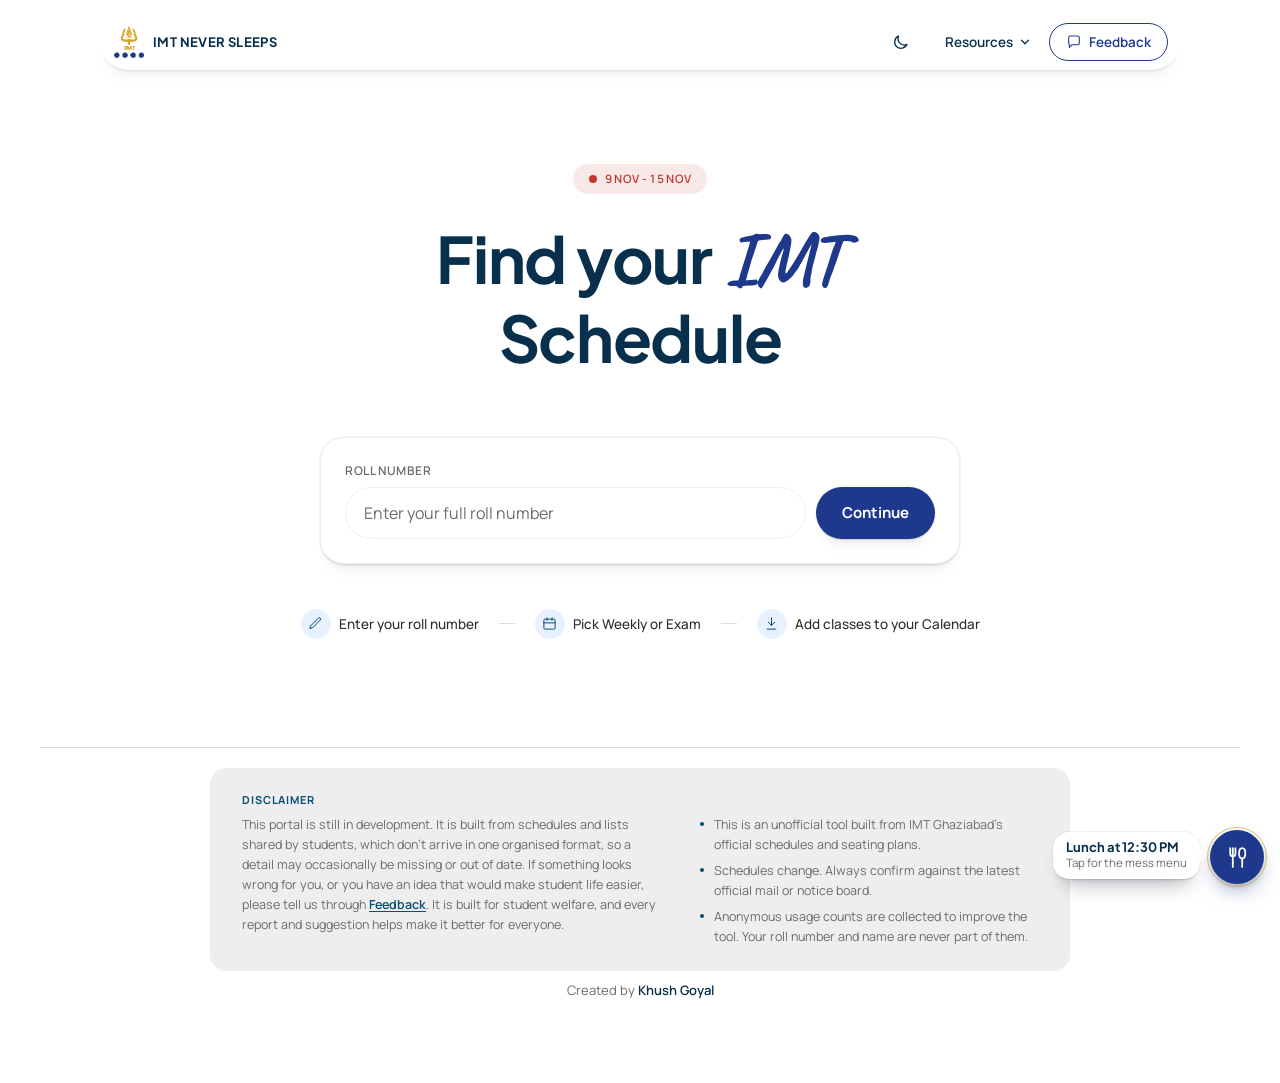
==== commit 5d13cac4: "Week 6 for five groups, Exam page with the DCP Term 2 date sheet (locked for the rest), CMAC for eve" ====
--- a/index.html
+++ b/index.html
@@ -3,7 +3,7 @@
 <head>
 <meta charset="UTF-8">
 <meta name="viewport" content="width=device-width, initial-scale=1.0, viewport-fit=cover">
-<title>IMT Ghaziabad Timetable &amp; Exam Seat | IMT Never Sleeps</title>
+<title>IMT Ghaziabad Timetable &amp; Exams | IMT Never Sleeps</title>
 <meta name="description" content="Free unofficial student tool for IMT Ghaziabad: find your weekly class schedule and exam seat by roll number, plus campus bus timings and the mess menu.">
 <!--seo:head-->
 <link rel="canonical" href="https://imtneversleeps.com/">
@@ -11,7 +11,7 @@
 <meta property="og:type" content="website">
 <meta property="og:site_name" content="IMT Never Sleeps">
 <meta property="og:locale" content="en_IN">
-<meta property="og:title" content="IMT Ghaziabad Timetable &amp; Exam Seat | IMT Never Sleeps">
+<meta property="og:title" content="IMT Ghaziabad Timetable &amp; Exams | IMT Never Sleeps">
 <meta property="og:description" content="Free unofficial student tool for IMT Ghaziabad: find your weekly class schedule and exam seat by roll number, plus campus bus timings and the mess menu.">
 <meta property="og:url" content="https://imtneversleeps.com/">
 <meta property="og:image" content="https://imtneversleeps.com/assets/og-image.png">
@@ -19,10 +19,10 @@
 <meta property="og:image:height" content="630">
 <meta property="og:image:alt" content="IMT Never Sleeps: class schedule, exam seat, bus and mess menu for IMT Ghaziabad">
 <meta name="twitter:card" content="summary_large_image">
-<meta name="twitter:title" content="IMT Ghaziabad Timetable &amp; Exam Seat | IMT Never Sleeps">
+<meta name="twitter:title" content="IMT Ghaziabad Timetable &amp; Exams | IMT Never Sleeps">
 <meta name="twitter:description" content="Free unofficial student tool for IMT Ghaziabad: find your weekly class schedule and exam seat by roll number, plus campus bus timings and the mess menu.">
 <meta name="twitter:image" content="https://imtneversleeps.com/assets/og-image.png">
-<script type="application/ld+json">{"@context":"https://schema.org","@graph":[{"@type":"Organization","@id":"https://imtneversleeps.com/#organization","name":"IMT Never Sleeps","url":"https://imtneversleeps.com/","founder":{"@type":"Person","name":"Khush Goyal","sameAs":["https://www.linkedin.com/in/khushgoyal17/"]},"logo":{"@type":"ImageObject","url":"https://imtneversleeps.com/assets/icon-512.png","width":512,"height":512},"description":"An unofficial, student-built tool for IMT Ghaziabad students: weekly class schedule, exam seat, campus bus timings and mess menu."},{"@type":"WebSite","@id":"https://imtneversleeps.com/#website","url":"https://imtneversleeps.com/","name":"IMT Never Sleeps","alternateName":["IMT Never Sleeps","IMTNeverSleeps"],"description":"Class schedule, exam seat, bus timings and mess menu for IMT Ghaziabad students.","inLanguage":"en-IN","publisher":{"@id":"https://imtneversleeps.com/#organization"}},{"@type":"WebApplication","@id":"https://imtneversleeps.com/#app","name":"IMT Never Sleeps","url":"https://imtneversleeps.com/","applicationCategory":"EducationalApplication","operatingSystem":"Any (runs in a web browser, installable)","isAccessibleForFree":true,"inLanguage":"en-IN","offers":{"@type":"Offer","price":"0","priceCurrency":"INR"},"audience":{"@type":"Audience","audienceType":"Students of IMT Ghaziabad"},"creator":{"@type":"Person","name":"Khush Goyal","sameAs":["https://www.linkedin.com/in/khushgoyal17/"]},"description":"Find your IMT Ghaziabad weekly class schedule and exam seat by roll number, plus campus bus timings and the mess menu.","featureList":["Weekly class schedule by roll number","Exam seat finder with PDF","Add classes to Google Calendar","Campus bus schedule with next bus","Mess menu and meal timings","Installable on a phone"]},{"@type":"WebPage","@id":"https://imtneversleeps.com/#webpage","url":"https://imtneversleeps.com/","name":"IMT Ghaziabad Timetable & Exam Seat | IMT Never Sleeps","description":"Free unofficial student tool for IMT Ghaziabad: find your weekly class schedule and exam seat by roll number, plus campus bus timings and the mess menu.","inLanguage":"en-IN","isPartOf":{"@id":"https://imtneversleeps.com/#website"},"dateModified":"2026-11-04","primaryImageOfPage":{"@type":"ImageObject","url":"https://imtneversleeps.com/assets/og-image.png"},"about":{"@id":"https://imtneversleeps.com/#app"}}]}</script>
+<script type="application/ld+json">{"@context":"https://schema.org","@graph":[{"@type":"Organization","@id":"https://imtneversleeps.com/#organization","name":"IMT Never Sleeps","url":"https://imtneversleeps.com/","founder":{"@type":"Person","name":"Khush Goyal","sameAs":["https://www.linkedin.com/in/khushgoyal17/"]},"logo":{"@type":"ImageObject","url":"https://imtneversleeps.com/assets/icon-512.png","width":512,"height":512},"description":"An unofficial, student-built tool for IMT Ghaziabad students: weekly class schedule, exam seat, campus bus timings and mess menu."},{"@type":"WebSite","@id":"https://imtneversleeps.com/#website","url":"https://imtneversleeps.com/","name":"IMT Never Sleeps","alternateName":["IMT Never Sleeps","IMTNeverSleeps"],"description":"Class schedule, exam seat, bus timings and mess menu for IMT Ghaziabad students.","inLanguage":"en-IN","publisher":{"@id":"https://imtneversleeps.com/#organization"}},{"@type":"WebApplication","@id":"https://imtneversleeps.com/#app","name":"IMT Never Sleeps","url":"https://imtneversleeps.com/","applicationCategory":"EducationalApplication","operatingSystem":"Any (runs in a web browser, installable)","isAccessibleForFree":true,"inLanguage":"en-IN","offers":{"@type":"Offer","price":"0","priceCurrency":"INR"},"audience":{"@type":"Audience","audienceType":"Students of IMT Ghaziabad"},"creator":{"@type":"Person","name":"Khush Goyal","sameAs":["https://www.linkedin.com/in/khushgoyal17/"]},"description":"Find your IMT Ghaziabad weekly class schedule and exam seat by roll number, plus campus bus timings and the mess menu.","featureList":["Weekly class schedule by roll number","Exam seat finder with PDF","Add classes to Google Calendar","Campus bus schedule with next bus","Mess menu and meal timings","Installable on a phone"]},{"@type":"WebPage","@id":"https://imtneversleeps.com/#webpage","url":"https://imtneversleeps.com/","name":"IMT Ghaziabad Timetable & Exams | IMT Never Sleeps","description":"Free unofficial student tool for IMT Ghaziabad: find your weekly class schedule and exam seat by roll number, plus campus bus timings and the mess menu.","inLanguage":"en-IN","isPartOf":{"@id":"https://imtneversleeps.com/#website"},"dateModified":"2026-11-06","primaryImageOfPage":{"@type":"ImageObject","url":"https://imtneversleeps.com/assets/og-image.png"},"about":{"@id":"https://imtneversleeps.com/#app"}}]}</script>
 <!--/seo:head-->
 <link rel="icon" type="image/png" href="assets/imt-logo.png">
 <link rel="manifest" href="manifest.webmanifest">
@@ -36,7 +36,7 @@
 <link rel="stylesheet" href="https://fonts.googleapis.com/css2?family=Manrope:wght@400;500;600;700&family=Plus+Jakarta+Sans:wght@500;600;700&family=Caveat:wght@600;700&display=swap">
 <script src="js/theme.js?v=702672a2"></script>
 <script>try{if(sessionStorage.getItem('imt.pre'))document.documentElement.classList.add('pre-quick')}catch(e){}</script>
-<link rel="stylesheet" href="css/styles.css?v=c58697b0">
+<link rel="stylesheet" href="css/styles.css?v=0f2e48dd">
 <link rel="stylesheet" href="css/festival.css?v=6473209a">
 </head>
 <body class="portal">
@@ -130,7 +130,7 @@
       <span class="step-badge" aria-hidden="true">
         <svg viewBox="0 0 24 24" fill="none"><rect x="3" y="5" width="18" height="16" rx="2" stroke="currentColor" stroke-width="1.6"/><path d="M16 3v4M8 3v4M3 11h18" stroke="currentColor" stroke-width="1.6" stroke-linecap="round"/></svg>
       </span>
-      <span class="step-text">Pick Weekly or Exam Seat</span>
+      <span class="step-text">Pick Weekly or Exam</span>
     </div>
     <div class="step">
       <span class="step-badge" aria-hidden="true">
@@ -161,8 +161,8 @@
           <svg class="icon-locked" viewBox="0 0 24 24" fill="none"><rect x="5" y="11" width="14" height="10" rx="2" stroke="currentColor" stroke-width="1.6"/><path d="M8 11V8a4 4 0 0 1 8 0v3" stroke="currentColor" stroke-width="1.6" stroke-linecap="round"/></svg>
         </span>
         <span class="tool-text">
-          <span class="tool-title">Exam Seat</span>
-          <span class="tool-sub" id="examSub">Your hall and seat for every paper</span>
+          <span class="tool-title">Exam</span>
+          <span class="tool-sub" id="examSub">Your exam dates, halls and seats</span>
         </span>
       </a>
       <!-- for the test rolls only (TEST, TESTA): the two staff pages -->
@@ -193,7 +193,7 @@
       </button>
     </div>
   </section>
-  <!--seo:about--><noscript><section class="seo-about" id="about" aria-labelledby="aboutTitle"><h2 id="aboutTitle">What is IMT Never Sleeps?</h2><p>IMT Never Sleeps is a free, unofficial student tool for IMT Ghaziabad (PGDM, PGDM BFS and PGDM DCP). Enter your roll number to see your own weekly class schedule and End Term exam seats, with the campus bus timings and the mess menu one tap away. The schedules are updated every week from the timetables shared with students.</p><h2>What you can do here</h2><ul class="seo-links"><li><a href="/weekly-seat/">Weekly class schedule</a>: your classes day by day, with rooms, and add them to Google Calendar.</li><li><a href="/exam-seat/">Exam seat finder</a>: your End Term exam dates, halls and seats, saved as a PDF.</li><li><a href="/bus/">Campus bus schedule</a>: day and night timings between CDL and Campus, with the next bus on top.</li><li><a href="/mess-menu/">Mess menu</a>: what is served at breakfast, lunch, snacks and dinner, and when.</li></ul><h2>Schedules on file</h2><p class="seo-meta">Last updated <time datetime="2026-11-04">4 Nov 2026</time>.</p><div class="seo-table-wrap"><table class="seo-table"><caption class="sr-only">Latest week on file for each programme and batch</caption><thead><tr><th scope="col">Programme and batch</th><th scope="col">Term</th><th scope="col">Latest week</th></tr></thead><tbody><tr><th scope="row">PGDM 2025-27</th><td>Term 5</td><td>Week 4 · 26 Oct to 1 Nov 2026</td></tr><tr><th scope="row">PGDM 2026-28</th><td>Term 2</td><td>Week 5 · 2 to 8 Nov 2026</td></tr><tr><th scope="row">PGDM (BFS) 2025-27</th><td>Term 5</td><td>Week 4 · 26 Oct to 1 Nov 2026</td></tr><tr><th scope="row">PGDM (BFS) 2026-28</th><td>Term 2</td><td>Week 5 · 2 to 8 Nov 2026</td></tr><tr><th scope="row">PGDM (DCP) 2025-27</th><td>Term 5</td><td>Week 5 · 26 Oct to 1 Nov 2026</td></tr><tr><th scope="row">PGDM (DCP) 2026-28</th><td>Term 2</td><td>Week 5 · 2 to 8 Nov 2026</td></tr></tbody></table></div><h2>Frequently asked questions</h2><div class="seo-faq"><div class="seo-q"><h3>How do I find my IMT Ghaziabad class schedule?</h3><p>Type your roll number on the home page and open Weekly. It shows your classes for the week, day by day, with the room and session number, for your own programme, batch, section and electives. Each class can be added to Google Calendar.</p></div><div class="seo-q"><h3>Where can I see my exam seat?</h3><p>Open Exam Seat and enter your roll number. Once the exam seating plan is published it shows each of your papers with the date, time, hall and seat, and you can save it as a PDF. Until the plan is published the page says it is locked.</p></div><div class="seo-q"><h3>Is IMT Never Sleeps an official IMT Ghaziabad website?</h3><p>No. It is an unofficial tool made by a student. It is built from the class schedules and lists shared with students, so always confirm anything important against the official schedule you receive from the college.</p></div><div class="seo-q"><h3>Which programmes and batches does it cover?</h3><p>PGDM, PGDM (BFS) and PGDM (DCP) at IMT Ghaziabad. The list of schedules currently on file, with the latest week for each batch, is on this page under &quot;Schedules on file&quot;.</p></div><div class="seo-q"><h3>How often is the schedule updated?</h3><p>Whenever a new weekly schedule or a revision is shared, usually before the week starts. The latest week for each programme and batch is listed on this page.</p></div><div class="seo-q"><h3>Where is the IMT Ghaziabad bus schedule and the mess menu?</h3><p>The bus timings between CDL and Campus (day and night shift) are on the Bus Schedule page, and the daily mess menu with meal timings is on the Mess Menu page. Both are linked from the Resources menu and from this page.</p></div><div class="seo-q"><h3>Can I install it on my phone?</h3><p>Yes. Use the Install app button in the menu, or add the site to your home screen from your browser&#x27;s menu. It then opens like an app.</p></div><div class="seo-q"><h3>Does it store my roll number?</h3><p>Your roll number is kept only on your own device so the next visit opens straight to your schedule. Usage is counted by programme and batch, never by roll number or name.</p></div></div><h2>Who made it</h2><p>Created by <a href="https://www.linkedin.com/in/khushgoyal17/" rel="noopener" target="_blank">Khush Goyal</a>, a student at IMT Ghaziabad, for fellow students. It is not run by the college. If something is wrong or missing, <a href="https://forms.gle/y2CWo8Nq7o2GqytcA" rel="noopener" target="_blank">tell us here</a> and it will be fixed.</p></section></noscript><!--/seo:about-->
+  <!--seo:about--><noscript><section class="seo-about" id="about" aria-labelledby="aboutTitle"><h2 id="aboutTitle">What is IMT Never Sleeps?</h2><p>IMT Never Sleeps is a free, unofficial student tool for IMT Ghaziabad (PGDM, PGDM BFS and PGDM DCP). Enter your roll number to see your own weekly class schedule and End Term exam seats, with the campus bus timings and the mess menu one tap away. The schedules are updated every week from the timetables shared with students.</p><h2>What you can do here</h2><ul class="seo-links"><li><a href="/weekly-seat/">Weekly class schedule</a>: your classes day by day, with rooms, and add them to Google Calendar.</li><li><a href="/exam-seat/">Exam</a>: your End Term exam dates, halls and seats.</li><li><a href="/bus/">Campus bus schedule</a>: day and night timings between CDL and Campus, with the next bus on top.</li><li><a href="/mess-menu/">Mess menu</a>: what is served at breakfast, lunch, snacks and dinner, and when.</li></ul><h2>Schedules on file</h2><p class="seo-meta">Last updated <time datetime="2026-11-06">6 Nov 2026</time>.</p><div class="seo-table-wrap"><table class="seo-table"><caption class="sr-only">Latest week on file for each programme and batch</caption><thead><tr><th scope="col">Programme and batch</th><th scope="col">Term</th><th scope="col">Latest week</th></tr></thead><tbody><tr><th scope="row">PGDM 2025-27</th><td>Term 5</td><td>Week 6 · 9 to 15 Nov 2026</td></tr><tr><th scope="row">PGDM 2026-28</th><td>Term 2</td><td>Week 6 · 9 to 15 Nov 2026</td></tr><tr><th scope="row">PGDM (BFS) 2025-27</th><td>Term 5</td><td>Week 6 · 9 to 15 Nov 2026</td></tr><tr><th scope="row">PGDM (BFS) 2026-28</th><td>Term 2</td><td>Week 6 · 9 to 15 Nov 2026</td></tr><tr><th scope="row">PGDM (DCP) 2025-27</th><td>Term 5</td><td>Week 5 · 26 Oct to 1 Nov 2026</td></tr><tr><th scope="row">PGDM (DCP) 2026-28</th><td>Term 2</td><td>Week 6 · 9 to 15 Nov 2026</td></tr></tbody></table></div><h2>Frequently asked questions</h2><div class="seo-faq"><div class="seo-q"><h3>How do I find my IMT Ghaziabad class schedule?</h3><p>Type your roll number on the home page and open Weekly. It shows your classes for the week, day by day, with the room and session number, for your own programme, batch, section and electives. Each class can be added to Google Calendar.</p></div><div class="seo-q"><h3>Where can I see my exam dates and seat?</h3><p>Open Exam and enter your roll number. It shows each of your papers with the date and time from the date sheet, and, once the exam seating plan is published, the hall and seat. Until your date sheet is out the page is locked.</p></div><div class="seo-q"><h3>Is IMT Never Sleeps an official IMT Ghaziabad website?</h3><p>No. It is an unofficial tool made by a student. It is built from the class schedules and lists shared with students, so always confirm anything important against the official schedule you receive from the college.</p></div><div class="seo-q"><h3>Which programmes and batches does it cover?</h3><p>PGDM, PGDM (BFS) and PGDM (DCP) at IMT Ghaziabad. The list of schedules currently on file, with the latest week for each batch, is on this page under &quot;Schedules on file&quot;.</p></div><div class="seo-q"><h3>How often is the schedule updated?</h3><p>Whenever a new weekly schedule or a revision is shared, usually before the week starts. The latest week for each programme and batch is listed on this page.</p></div><div class="seo-q"><h3>Where is the IMT Ghaziabad bus schedule and the mess menu?</h3><p>The bus timings between CDL and Campus (day and night shift) are on the Bus Schedule page, and the daily mess menu with meal timings is on the Mess Menu page. Both are linked from the Resources menu and from this page.</p></div><div class="seo-q"><h3>Can I install it on my phone?</h3><p>Yes. Use the Install app button in the menu, or add the site to your home screen from your browser&#x27;s menu. It then opens like an app.</p></div><div class="seo-q"><h3>Does it store my roll number?</h3><p>Your roll number is kept only on your own device so the next visit opens straight to your schedule. Usage is counted by programme and batch, never by roll number or name.</p></div></div><h2>Who made it</h2><p>Created by <a href="https://www.linkedin.com/in/khushgoyal17/" rel="noopener" target="_blank">Khush Goyal</a>, a student at IMT Ghaziabad, for fellow students. It is not run by the college. If something is wrong or missing, <a href="https://forms.gle/y2CWo8Nq7o2GqytcA" rel="noopener" target="_blank">tell us here</a> and it will be fixed.</p></section></noscript><!--/seo:about-->
 </div>
 
 <footer>
@@ -211,16 +211,16 @@
   <span class="credit">Created by <a href="https://www.linkedin.com/in/khushgoyal17/" target="_blank" rel="noopener">Khush Goyal</a></span>
 </footer>
 
-<script src="js/portal-config.js?v=59d9a787"></script>
-<script src="js/site-data.js?v=dc0d8661"></script>
+<script src="js/portal-config.js?v=f7674711"></script>
+<script src="js/site-data.js?v=05da2c20"></script>
 <script src="js/roster-data.js?v=dfa1e380"></script>
-<script src="weekly-seat/js/weekly-data.js?v=f5ae8d40"></script>
-<script src="js/common.js?v=d513f07c"></script>
+<script src="weekly-seat/js/weekly-data.js?v=68f7d519"></script>
+<script src="js/common.js?v=29fdf1bb"></script>
 <script src="js/festival.js?v=316a29ea"></script>
 <script src="js/halloween.js?v=b60eede7"></script>
 <script src="js/mess-data.js?v=0dbd1d7c"></script>
 <script src="js/mess.js?v=8ed478b9"></script>
-<script src="js/portal.js?v=aeef75eb"></script>
+<script src="js/portal.js?v=e15ca283"></script>
 <script src="js/preloader.js?v=bb9ffc0e"></script>
 </body>
 </html>
--- a/css/styles.css
+++ b/css/styles.css
@@ -2349,3 +2349,12 @@
 @media (min-width:900px){ .event-xposure{ padding:22px 28px 0; } .xp-title{ font-size:76px; } .xp-strip{ margin:16px -28px 0; } .xp-prize{ width:132px; height:132px; } .xp-prize b{ font-size:42px; } }
 @media (prefers-reduced-motion: no-preference){ .xp-o{ animation:xpSpin 14s linear infinite; } @keyframes xpSpin{ to{ transform:rotate(360deg); } } }
 @media print{ .event-xposure{ background:none!important; color:#000!important; border:1px solid #999; box-shadow:none; } .event-xposure::before{ display:none; } .xp-title, .xp-year, .xp-kicker, .xp-by, .xp-note{ color:#000!important; } }
+/* Exam cards: Hall and Seat as two boxes, dashed and TBA until the seating plan fills them */
+.cls-hs{ display:flex; gap:8px; margin-top:7px; }
+.cls-hs .hs{ display:flex; flex-direction:column; min-width:68px; padding:5px 12px 6px; border-radius:11px; line-height:1.15;
+  background:var(--color-mist-hairline); border:1.5px dashed var(--color-ash-divider); }
+.cls-hs .hs b{ font:700 9.5px var(--font-switzer); text-transform:uppercase; letter-spacing:.12em; color:var(--color-slate-helper); }
+.cls-hs .hs i{ font:800 16px var(--font-basier-circle); font-style:normal; color:var(--color-slate-helper); opacity:.65; margin-top:2px; }
+.cls-hs .hs.is-set{ background:var(--color-sky-wash); border:1.5px solid var(--color-accent); }
+.cls-hs .hs.is-set b{ color:var(--color-accent); }
+.cls-hs .hs.is-set i{ color:var(--color-portrait-ink); opacity:1; }
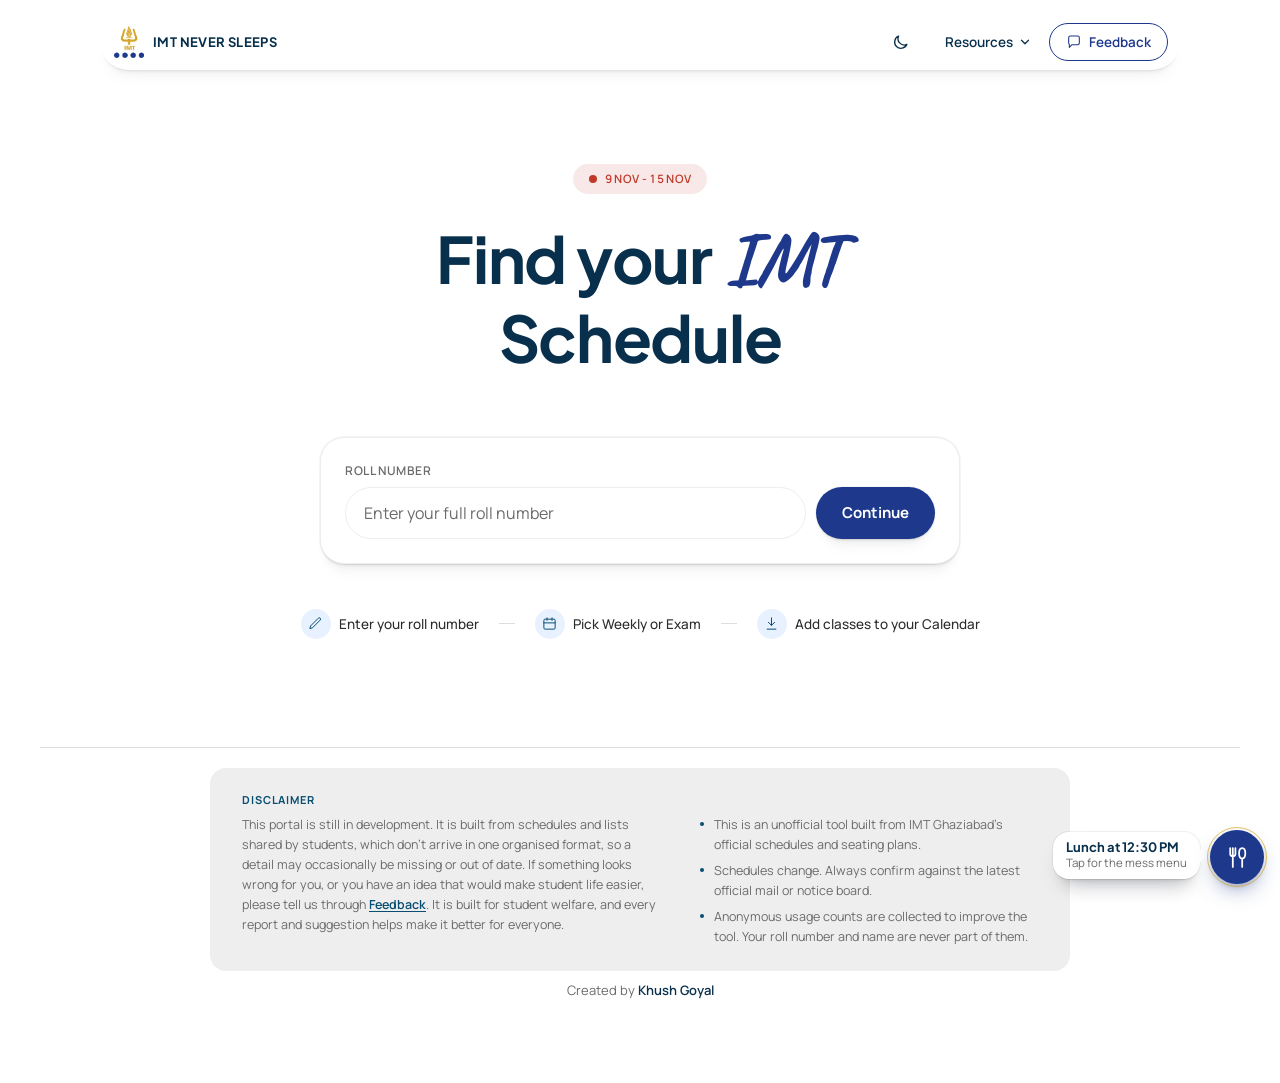
==== commit 1a671780: "DCP 2025-27 Term 5 Week 7 and date sheet, CMAC only for the six HR-major students Co-Authored-By: Cl" ====
--- a/index.html
+++ b/index.html
@@ -193,7 +193,7 @@
       </button>
     </div>
   </section>
-  <!--seo:about--><noscript><section class="seo-about" id="about" aria-labelledby="aboutTitle"><h2 id="aboutTitle">What is IMT Never Sleeps?</h2><p>IMT Never Sleeps is a free, unofficial student tool for IMT Ghaziabad (PGDM, PGDM BFS and PGDM DCP). Enter your roll number to see your own weekly class schedule and End Term exam seats, with the campus bus timings and the mess menu one tap away. The schedules are updated every week from the timetables shared with students.</p><h2>What you can do here</h2><ul class="seo-links"><li><a href="/weekly-seat/">Weekly class schedule</a>: your classes day by day, with rooms, and add them to Google Calendar.</li><li><a href="/exam-seat/">Exam</a>: your End Term exam dates, halls and seats.</li><li><a href="/bus/">Campus bus schedule</a>: day and night timings between CDL and Campus, with the next bus on top.</li><li><a href="/mess-menu/">Mess menu</a>: what is served at breakfast, lunch, snacks and dinner, and when.</li></ul><h2>Schedules on file</h2><p class="seo-meta">Last updated <time datetime="2026-11-06">6 Nov 2026</time>.</p><div class="seo-table-wrap"><table class="seo-table"><caption class="sr-only">Latest week on file for each programme and batch</caption><thead><tr><th scope="col">Programme and batch</th><th scope="col">Term</th><th scope="col">Latest week</th></tr></thead><tbody><tr><th scope="row">PGDM 2025-27</th><td>Term 5</td><td>Week 6 · 9 to 15 Nov 2026</td></tr><tr><th scope="row">PGDM 2026-28</th><td>Term 2</td><td>Week 6 · 9 to 15 Nov 2026</td></tr><tr><th scope="row">PGDM (BFS) 2025-27</th><td>Term 5</td><td>Week 6 · 9 to 15 Nov 2026</td></tr><tr><th scope="row">PGDM (BFS) 2026-28</th><td>Term 2</td><td>Week 6 · 9 to 15 Nov 2026</td></tr><tr><th scope="row">PGDM (DCP) 2025-27</th><td>Term 5</td><td>Week 5 · 26 Oct to 1 Nov 2026</td></tr><tr><th scope="row">PGDM (DCP) 2026-28</th><td>Term 2</td><td>Week 6 · 9 to 15 Nov 2026</td></tr></tbody></table></div><h2>Frequently asked questions</h2><div class="seo-faq"><div class="seo-q"><h3>How do I find my IMT Ghaziabad class schedule?</h3><p>Type your roll number on the home page and open Weekly. It shows your classes for the week, day by day, with the room and session number, for your own programme, batch, section and electives. Each class can be added to Google Calendar.</p></div><div class="seo-q"><h3>Where can I see my exam dates and seat?</h3><p>Open Exam and enter your roll number. It shows each of your papers with the date and time from the date sheet, and, once the exam seating plan is published, the hall and seat. Until your date sheet is out the page is locked.</p></div><div class="seo-q"><h3>Is IMT Never Sleeps an official IMT Ghaziabad website?</h3><p>No. It is an unofficial tool made by a student. It is built from the class schedules and lists shared with students, so always confirm anything important against the official schedule you receive from the college.</p></div><div class="seo-q"><h3>Which programmes and batches does it cover?</h3><p>PGDM, PGDM (BFS) and PGDM (DCP) at IMT Ghaziabad. The list of schedules currently on file, with the latest week for each batch, is on this page under &quot;Schedules on file&quot;.</p></div><div class="seo-q"><h3>How often is the schedule updated?</h3><p>Whenever a new weekly schedule or a revision is shared, usually before the week starts. The latest week for each programme and batch is listed on this page.</p></div><div class="seo-q"><h3>Where is the IMT Ghaziabad bus schedule and the mess menu?</h3><p>The bus timings between CDL and Campus (day and night shift) are on the Bus Schedule page, and the daily mess menu with meal timings is on the Mess Menu page. Both are linked from the Resources menu and from this page.</p></div><div class="seo-q"><h3>Can I install it on my phone?</h3><p>Yes. Use the Install app button in the menu, or add the site to your home screen from your browser&#x27;s menu. It then opens like an app.</p></div><div class="seo-q"><h3>Does it store my roll number?</h3><p>Your roll number is kept only on your own device so the next visit opens straight to your schedule. Usage is counted by programme and batch, never by roll number or name.</p></div></div><h2>Who made it</h2><p>Created by <a href="https://www.linkedin.com/in/khushgoyal17/" rel="noopener" target="_blank">Khush Goyal</a>, a student at IMT Ghaziabad, for fellow students. It is not run by the college. If something is wrong or missing, <a href="https://forms.gle/y2CWo8Nq7o2GqytcA" rel="noopener" target="_blank">tell us here</a> and it will be fixed.</p></section></noscript><!--/seo:about-->
+  <!--seo:about--><noscript><section class="seo-about" id="about" aria-labelledby="aboutTitle"><h2 id="aboutTitle">What is IMT Never Sleeps?</h2><p>IMT Never Sleeps is a free, unofficial student tool for IMT Ghaziabad (PGDM, PGDM BFS and PGDM DCP). Enter your roll number to see your own weekly class schedule and End Term exam seats, with the campus bus timings and the mess menu one tap away. The schedules are updated every week from the timetables shared with students.</p><h2>What you can do here</h2><ul class="seo-links"><li><a href="/weekly-seat/">Weekly class schedule</a>: your classes day by day, with rooms, and add them to Google Calendar.</li><li><a href="/exam-seat/">Exam</a>: your End Term exam dates, halls and seats.</li><li><a href="/bus/">Campus bus schedule</a>: day and night timings between CDL and Campus, with the next bus on top.</li><li><a href="/mess-menu/">Mess menu</a>: what is served at breakfast, lunch, snacks and dinner, and when.</li></ul><h2>Schedules on file</h2><p class="seo-meta">Last updated <time datetime="2026-11-06">6 Nov 2026</time>.</p><div class="seo-table-wrap"><table class="seo-table"><caption class="sr-only">Latest week on file for each programme and batch</caption><thead><tr><th scope="col">Programme and batch</th><th scope="col">Term</th><th scope="col">Latest week</th></tr></thead><tbody><tr><th scope="row">PGDM 2025-27</th><td>Term 5</td><td>Week 6 · 9 to 15 Nov 2026</td></tr><tr><th scope="row">PGDM 2026-28</th><td>Term 2</td><td>Week 6 · 9 to 15 Nov 2026</td></tr><tr><th scope="row">PGDM (BFS) 2025-27</th><td>Term 5</td><td>Week 6 · 9 to 15 Nov 2026</td></tr><tr><th scope="row">PGDM (BFS) 2026-28</th><td>Term 2</td><td>Week 6 · 9 to 15 Nov 2026</td></tr><tr><th scope="row">PGDM (DCP) 2025-27</th><td>Term 5</td><td>Week 7 · 9 to 15 Nov 2026</td></tr><tr><th scope="row">PGDM (DCP) 2026-28</th><td>Term 2</td><td>Week 6 · 9 to 15 Nov 2026</td></tr></tbody></table></div><h2>Frequently asked questions</h2><div class="seo-faq"><div class="seo-q"><h3>How do I find my IMT Ghaziabad class schedule?</h3><p>Type your roll number on the home page and open Weekly. It shows your classes for the week, day by day, with the room and session number, for your own programme, batch, section and electives. Each class can be added to Google Calendar.</p></div><div class="seo-q"><h3>Where can I see my exam dates and seat?</h3><p>Open Exam and enter your roll number. It shows each of your papers with the date and time from the date sheet, and, once the exam seating plan is published, the hall and seat. Until your date sheet is out the page is locked.</p></div><div class="seo-q"><h3>Is IMT Never Sleeps an official IMT Ghaziabad website?</h3><p>No. It is an unofficial tool made by a student. It is built from the class schedules and lists shared with students, so always confirm anything important against the official schedule you receive from the college.</p></div><div class="seo-q"><h3>Which programmes and batches does it cover?</h3><p>PGDM, PGDM (BFS) and PGDM (DCP) at IMT Ghaziabad. The list of schedules currently on file, with the latest week for each batch, is on this page under &quot;Schedules on file&quot;.</p></div><div class="seo-q"><h3>How often is the schedule updated?</h3><p>Whenever a new weekly schedule or a revision is shared, usually before the week starts. The latest week for each programme and batch is listed on this page.</p></div><div class="seo-q"><h3>Where is the IMT Ghaziabad bus schedule and the mess menu?</h3><p>The bus timings between CDL and Campus (day and night shift) are on the Bus Schedule page, and the daily mess menu with meal timings is on the Mess Menu page. Both are linked from the Resources menu and from this page.</p></div><div class="seo-q"><h3>Can I install it on my phone?</h3><p>Yes. Use the Install app button in the menu, or add the site to your home screen from your browser&#x27;s menu. It then opens like an app.</p></div><div class="seo-q"><h3>Does it store my roll number?</h3><p>Your roll number is kept only on your own device so the next visit opens straight to your schedule. Usage is counted by programme and batch, never by roll number or name.</p></div></div><h2>Who made it</h2><p>Created by <a href="https://www.linkedin.com/in/khushgoyal17/" rel="noopener" target="_blank">Khush Goyal</a>, a student at IMT Ghaziabad, for fellow students. It is not run by the college. If something is wrong or missing, <a href="https://forms.gle/y2CWo8Nq7o2GqytcA" rel="noopener" target="_blank">tell us here</a> and it will be fixed.</p></section></noscript><!--/seo:about-->
 </div>
 
 <footer>
@@ -212,10 +212,10 @@
 </footer>
 
 <script src="js/portal-config.js?v=f7674711"></script>
-<script src="js/site-data.js?v=05da2c20"></script>
-<script src="js/roster-data.js?v=dfa1e380"></script>
-<script src="weekly-seat/js/weekly-data.js?v=68f7d519"></script>
-<script src="js/common.js?v=29fdf1bb"></script>
+<script src="js/site-data.js?v=b05ead50"></script>
+<script src="js/roster-data.js?v=92a69fc8"></script>
+<script src="weekly-seat/js/weekly-data.js?v=dd15d9fd"></script>
+<script src="js/common.js?v=4206e71f"></script>
 <script src="js/festival.js?v=316a29ea"></script>
 <script src="js/halloween.js?v=b60eede7"></script>
 <script src="js/mess-data.js?v=0dbd1d7c"></script>
